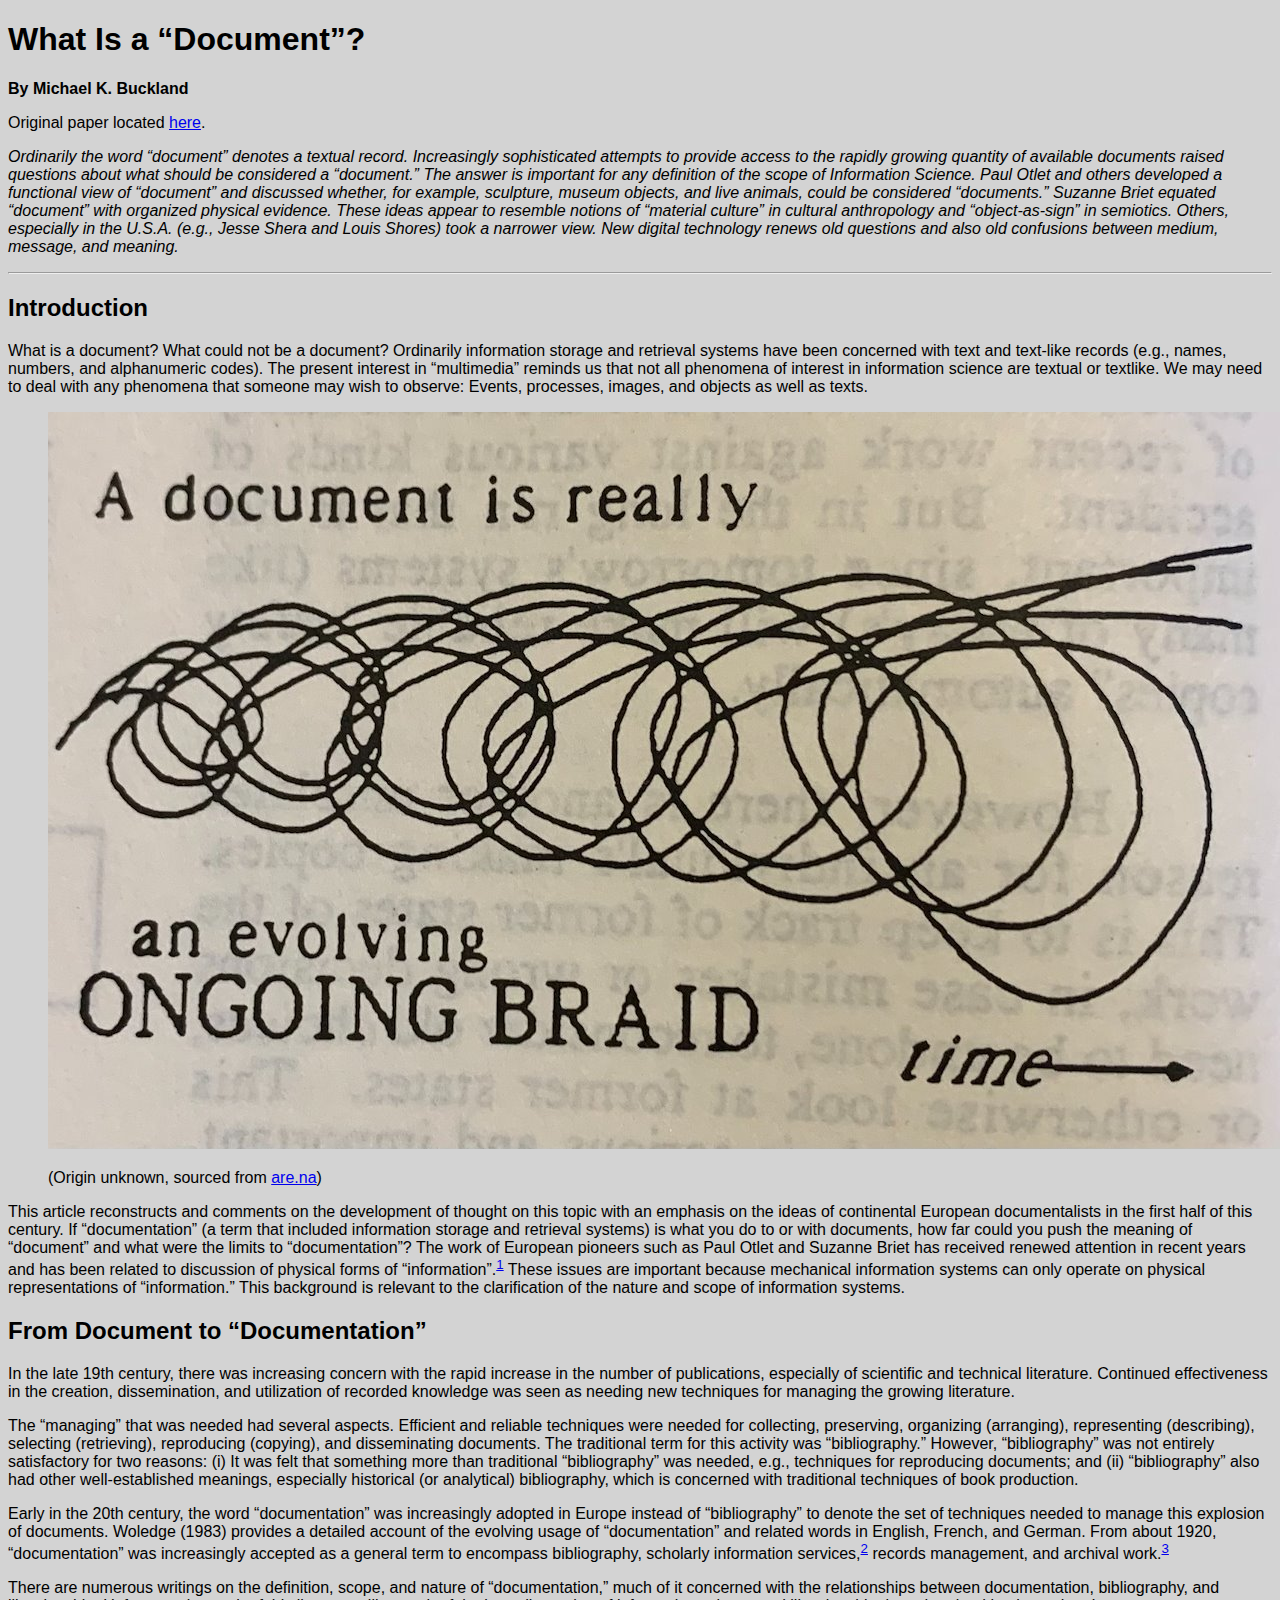
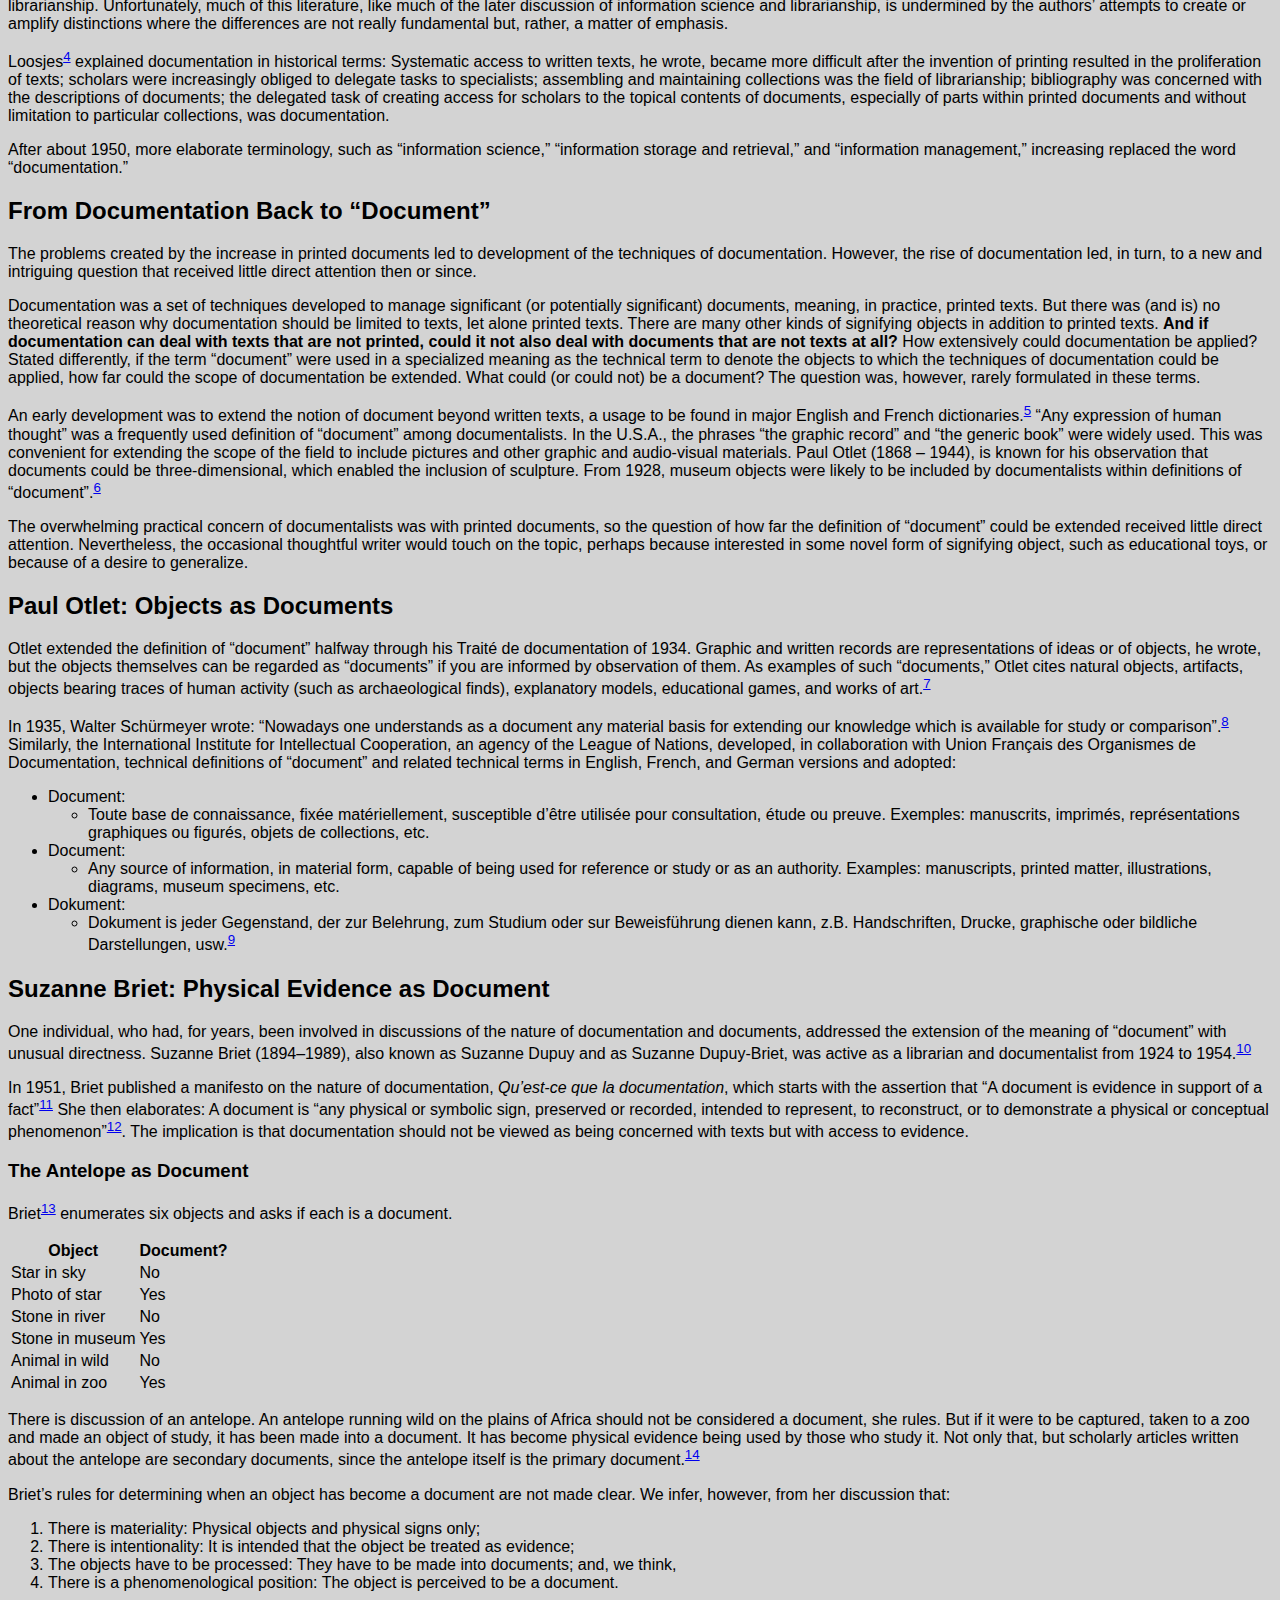
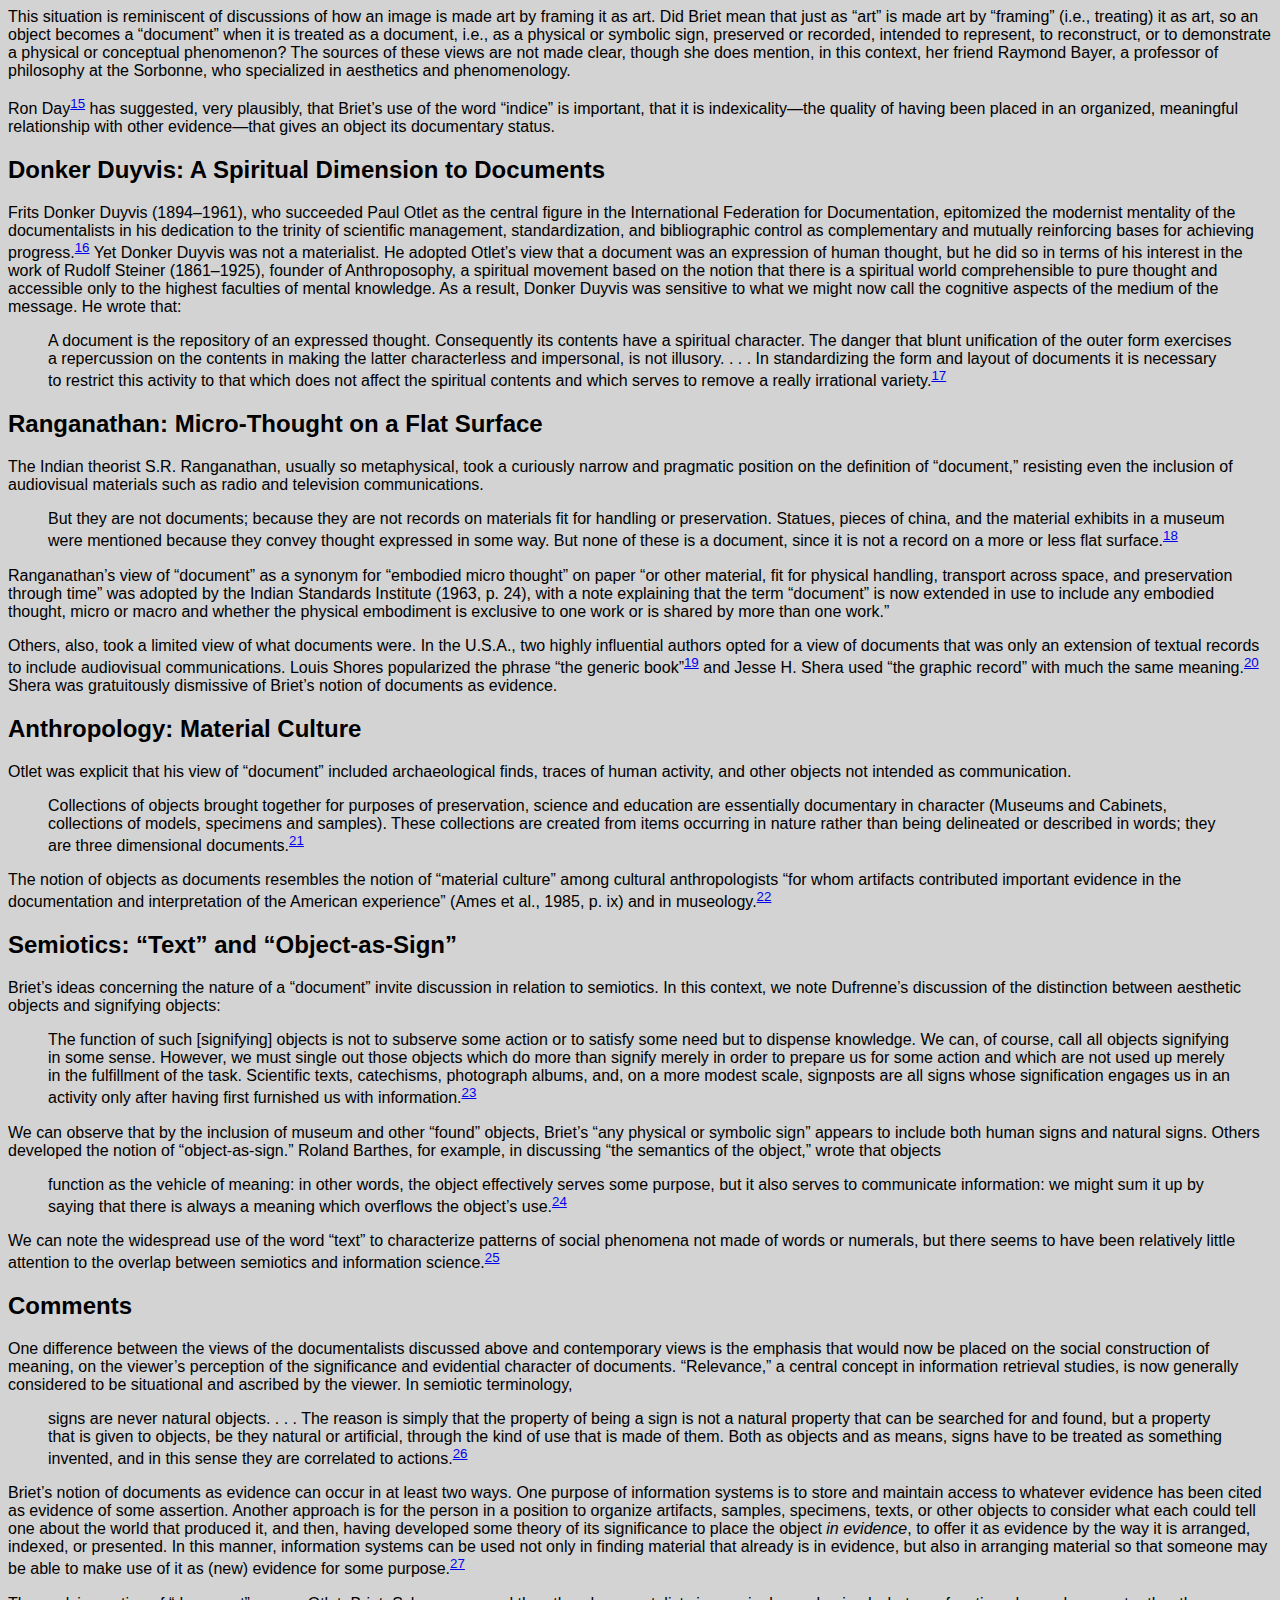
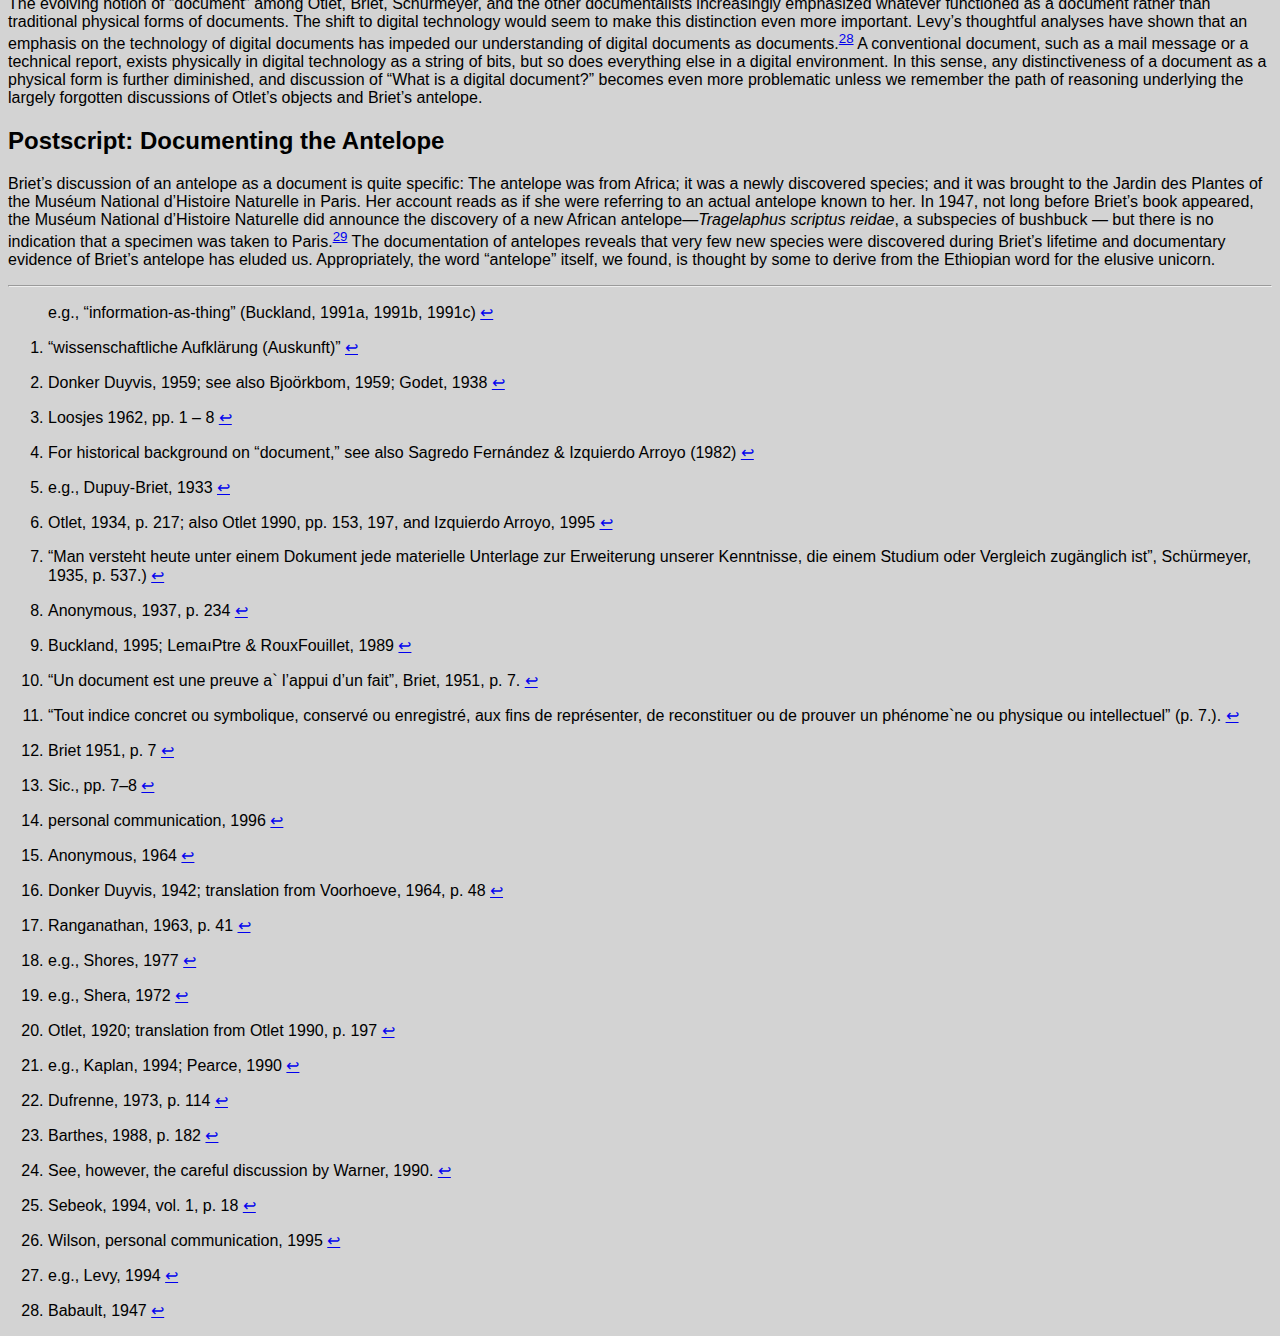
==== index.html @ 349ca71a "demo download" ====
<!DOCTYPE html>
<html lang="en-US">
<head>
  <meta charset="UTF-8">
  <title>A Document Demo</title>
  <link rel="stylesheet" href="style.css">
</head>
<body>
  <h1>What Is a “Document”?</h1>
  <p><strong>By Michael K. Buckland</strong></p>
  <p>Original paper located <a href="https://asistdl.onlinelibrary.wiley.com/doi/10.1002/%28SICI%291097-4571%28199709%2948%3A9%3C804%3A%3AAID-ASI5%3E3.0.CO%3B2-V">here</a>.</p>

  <p><em>Ordinarily the word “document” denotes a textual record. Increasingly sophisticated attempts to provide access to the rapidly growing quantity of available documents raised questions about what should be considered a “document.” The answer is important for any definition of the scope of Information Science. Paul Otlet and others developed a functional view of “document” and discussed whether, for example, sculpture, museum objects, and live animals, could be considered “documents.” Suzanne Briet equated “document” with organized physical evidence. These ideas appear to resemble notions of “material culture” in cultural anthropology and “object-as-sign” in semiotics. Others, especially in the U.S.A. (e.g., Jesse Shera and Louis Shores) took a narrower view. New digital technology renews old questions and also old confusions between medium, message, and meaning.</em></p>

  <hr>

  <h2>Introduction</h2>

  <p>What is a document? What could not be a document? Ordinarily information storage and retrieval systems have been concerned with text and text-like records (e.g., names, numbers, and alphanumeric codes). The present interest in “multimedia” reminds us that not all phenomena of interest in information science are textual or textlike. We may need to deal with any phenomena that someone may wish to observe: Events, processes, images, and objects as well as texts.</p>

  <figure>
    <img src="braid.jpg">
    <figcaption>
      <p>(Origin unknown, sourced from <a href="https://www.are.na/block/13133101">are.na</a>)</p>
    </figcaption>
  </figure>

  <p>This article reconstructs and comments on the development of thought on this topic with an emphasis on the ideas of continental European documentalists in the first half of this century. If “documentation” (a term that included information storage and retrieval systems) is what you do to or with documents, how far could you push the meaning of “document” and what were the limits to “documentation”? The work of European pioneers such as Paul Otlet and Suzanne Briet has received renewed attention in recent years and has been related to discussion of physical forms of “information”.<sup id="fnref:1"><a href="#fn:1" class="footnote-ref" role="doc-noteref">1</a></sup> These issues are important because mechanical information systems can only operate on physical representations of “information.” This background is relevant to the clarification of the nature and scope of information systems.</p>

  <h2>From Document to “Documentation”</h2>

  <p>In the late 19th century, there was increasing concern with the rapid increase in the number of publications, especially of scientific and technical literature. Continued effectiveness in the creation, dissemination, and utilization of recorded knowledge was seen as needing new techniques for managing the growing literature.</p>

  <p>The “managing” that was needed had several aspects. Efficient and reliable techniques were needed for collecting, preserving, organizing (arranging), representing (describing), selecting (retrieving), reproducing (copying), and disseminating documents. The traditional term for this activity was “bibliography.” However, “bibliography” was not entirely satisfactory for two reasons: (i) It was felt that something more than traditional “bibliography” was needed, e.g., techniques for reproducing documents; and (ii) “bibliography” also had other well-established meanings, especially historical (or analytical) bibliography, which is concerned with traditional techniques of book production.</p>

  <p>Early in the 20th century, the word “documentation” was increasingly adopted in Europe instead of “bibliography” to denote the set of techniques needed to manage this explosion of documents. Woledge (1983) provides a detailed account of the evolving usage of “documentation” and related words in English, French, and German. From about 1920, “documentation” was increasingly accepted as a general term to encompass bibliography, scholarly information services,<sup id="fnref:2"><a href="#fn:2" class="footnote-ref" role="doc-noteref">2</a></sup> records management, and archival work.<sup id="fnref:3"><a href="#fn:3" class="footnote-ref" role="doc-noteref">3</a></sup></p>

  <p>There are numerous writings on the definition, scope, and nature of “documentation,” much of it concerned with the relationships between documentation, bibliography, and librarianship. Unfortunately, much of this literature, like much of the later discussion of information science and librarianship, is undermined by the authors’ attempts to create or amplify distinctions where the differences are not really fundamental but, rather, a matter of emphasis.</p>

  <p>Loosjes<sup id="fnref:4"><a href="#fn:4" class="footnote-ref" role="doc-noteref">4</a></sup> explained documentation in historical terms: Systematic access to written texts, he wrote, became more difficult after the invention of printing resulted in the proliferation of texts; scholars were increasingly obliged to delegate tasks to specialists; assembling and maintaining collections was the field of librarianship; bibliography was concerned with the descriptions of documents; the delegated task of creating access for scholars to the topical contents of documents, especially of parts within printed documents and without limitation to particular collections, was documentation.</p>

  <p>After about 1950, more elaborate terminology, such as “information science,” “information storage and retrieval,” and “information management,” increasing replaced the word “documentation.”</p>

  <h2>From Documentation Back to “Document”</h2>

  <p>The problems created by the increase in printed documents led to development of the techniques of documentation. However, the rise of documentation led, in turn, to a new and intriguing question that received little direct attention then or since.</p>

  <p>Documentation was a set of techniques developed to manage significant (or potentially significant) documents, meaning, in practice, printed texts. But there was (and is) no theoretical reason why documentation should be limited to texts, let alone printed texts. There are many other kinds of signifying objects in addition to printed texts. <strong>And if documentation can deal with texts that are not printed, could it not also deal with documents that are not texts at all?</strong> How extensively could documentation be applied? Stated differently, if the term “document” were used in a specialized meaning as the technical term to denote the objects to which the techniques of documentation could be applied, how far could the scope of documentation be extended. What could (or could not) be a document? The question was, however, rarely formulated in these terms.</p>

  <p>An early development was to extend the notion of document beyond written texts, a usage to be found in major English and French dictionaries.<sup id="fnref:5"><a href="#fn:5" class="footnote-ref" role="doc-noteref">5</a></sup> “Any expression of human thought” was a frequently used definition of “document” among documentalists. In the U.S.A., the phrases “the graphic record” and “the generic book” were widely used. This was convenient for extending the scope of the field to include pictures and other graphic and audio-visual materials. Paul Otlet (1868 – 1944), is known for his observation that documents could be three-dimensional, which enabled the inclusion of sculpture. From 1928, museum objects were likely to be included by documentalists within definitions of “document”.<sup id="fnref:6"><a href="#fn:6" class="footnote-ref" role="doc-noteref">6</a></sup></p>

  <p>The overwhelming practical concern of documentalists was with printed documents, so the question of how far the definition of “document” could be extended received little direct attention. Nevertheless, the occasional thoughtful writer would touch on the topic, perhaps because interested in some novel form of signifying object, such as educational toys, or because of a desire to generalize.</p>

  <h2>Paul Otlet: Objects as Documents</h2>

  <p>Otlet extended the definition of “document” halfway through his Traité de documentation of 1934. Graphic and written records are representations of ideas or of objects, he wrote, but the objects themselves can be regarded as “documents” if you are informed by observation of them. As examples of such “documents,” Otlet cites natural objects, artifacts, objects bearing traces of human activity (such as archaeological finds), explanatory models, educational games, and works of art.<sup id="fnref:7"><a href="#fn:7" class="footnote-ref" role="doc-noteref">7</a></sup></p>

  <p>In 1935, Walter Schürmeyer wrote: “Nowadays one understands as a document any material basis for extending our knowledge which is available for study or comparison”.<sup id="fnref:8"><a href="#fn:8" class="footnote-ref" role="doc-noteref">8</a></sup> Similarly, the International Institute for Intellectual Cooperation, an agency of the League of Nations, developed, in collaboration with Union Français des Organismes de Documentation, technical definitions of “document” and related technical terms in English, French, and German versions and adopted:</p>

  <ul>
    <li>Document:
      <ul>
        <li>Toute base de connaissance, fixée matériellement, susceptible d’être utilisée pour consultation, étude ou preuve. Exemples: manuscrits, imprimés, représentations graphiques ou figurés, objets de collections, etc.</li>
      </ul>
    </li>
    <li>Document:
      <ul>
        <li>Any source of information, in material form, capable of being used for reference or study or as an authority. Examples: manuscripts, printed matter, illustrations, diagrams, museum specimens, etc.</li>
      </ul>
    </li>
    <li>Dokument:
      <ul>
        <li>Dokument is jeder Gegenstand, der zur Belehrung, zum Studium oder sur Beweisführung dienen kann, z.B. Handschriften, Drucke, graphische oder bildliche Darstellungen, usw.<sup id="fnref:9"><a href="#fn:9" class="footnote-ref" role="doc-noteref">9</a></sup></li>
      </ul>
    </li>
  </ul>

  <h2>Suzanne Briet: Physical Evidence as Document</h2>

  <p>One individual, who had, for years, been involved in discussions of the nature of documentation and documents, addressed the extension of the meaning of “document” with unusual directness. Suzanne Briet (1894–1989), also known as Suzanne Dupuy and as Suzanne Dupuy-Briet, was active as a librarian and documentalist from 1924 to 1954.<sup id="fnref:10"><a href="#fn:10" class="footnote-ref" role="doc-noteref">10</a></sup></p>

  <p>In 1951, Briet published a manifesto on the nature of documentation, <em>Qu’est-ce que la documentation</em>, which starts with the assertion that “A document is evidence in support of a fact”<sup id="fnref:11"><a href="#fn:11" class="footnote-ref" role="doc-noteref">11</a></sup> She then elaborates: A document is “any physical or symbolic sign, preserved or recorded, intended to represent, to reconstruct, or to demonstrate a physical or conceptual phenomenon”<sup id="fnref:12"><a href="#fn:12" class="footnote-ref" role="doc-noteref">12</a></sup>. The implication is that documentation should not be viewed as being concerned with texts but with access to evidence.</p>

  <h3>The Antelope as Document</h3>

  <p>Briet<sup id="fnref:13"><a href="#fn:13" class="footnote-ref" role="doc-noteref">13</a></sup> enumerates six objects and asks if each is a document.</p>

  <table>
    <thead>
      <tr>
        <th>Object</th>
        <th>Document?</th>
      </tr>
    </thead>
    <tbody>
      <tr>
        <td>Star in sky</td>
        <td>No</td>
      </tr>
      <tr>
        <td>Photo of star</td>
        <td>Yes</td>
      </tr>
      <tr>
        <td>Stone in river</td>
        <td>No</td>
      </tr>
      <tr>
        <td>Stone in museum</td>
        <td>Yes</td>
      </tr>
      <tr>
        <td>Animal in wild</td>
        <td>No</td>
      </tr>
      <tr>
        <td>Animal in zoo</td>
        <td>Yes</td>
      </tr>
    </tbody>
  </table>

  <p>There is discussion of an antelope. An antelope running wild on the plains of Africa should not be considered a document, she rules. But if it were to be captured, taken to a zoo and made an object of study, it has been made into a document. It has become physical evidence being used by those who study it. Not only that, but scholarly articles written about the antelope are secondary documents, since the antelope itself is the primary document.<sup id="fnref:14"><a href="#fn:14" class="footnote-ref" role="doc-noteref">14</a></sup></p>

  <p>Briet’s rules for determining when an object has become a document are not made clear. We infer, however, from her discussion that:</p>

  <ol>
    <li>There is materiality: Physical objects and physical signs only;</li>
    <li>There is intentionality: It is intended that the object be treated as evidence;</li>
    <li>The objects have to be processed: They have to be made into documents; and, we think,</li>
    <li>There is a phenomenological position: The object is perceived to be a document.</li>
  </ol>

  <p>This situation is reminiscent of discussions of how an image is made art by framing it as art. Did Briet mean that just as “art” is made art by “framing” (i.e., treating) it as art, so an object becomes a “document” when it is treated as a document, i.e., as a physical or symbolic sign, preserved or recorded, intended to represent, to reconstruct, or to demonstrate a physical or conceptual phenomenon? The sources of these views are not made clear, though she does mention, in this context, her friend Raymond Bayer, a professor of philosophy at the Sorbonne, who specialized in aesthetics and phenomenology.</p>

  <p>Ron Day<sup id="fnref:15"><a href="#fn:15" class="footnote-ref" role="doc-noteref">15</a></sup> has suggested, very plausibly, that Briet’s use of the word “indice” is important, that it is indexicality—the quality of having been placed in an organized, meaningful relationship with other evidence—that gives an object its documentary status.</p>

  <h2>Donker Duyvis: A Spiritual Dimension to Documents</h2>

  <p>Frits Donker Duyvis (1894–1961), who succeeded Paul Otlet as the central figure in the International Federation for Documentation, epitomized the modernist mentality of the documentalists in his dedication to the trinity of scientific management, standardization, and bibliographic control as complementary and mutually reinforcing bases for achieving progress.<sup id="fnref:16"><a href="#fn:16" class="footnote-ref" role="doc-noteref">16</a></sup> Yet Donker Duyvis was not a materialist. He adopted Otlet’s view that a document was an expression of human thought, but he did so in terms of his interest in the work of Rudolf Steiner (1861–1925), founder of Anthroposophy, a spiritual movement based on the notion that there is a spiritual world comprehensible to pure thought and accessible only to the highest faculties of mental knowledge. As a result, Donker Duyvis was sensitive to what we might now call the cognitive aspects of the medium of the message. He wrote that:</p>

  <blockquote>
    <p>A document is the repository of an expressed thought. Consequently its contents have a spiritual character. The danger that blunt unification of the outer form exercises a repercussion on the contents in making the latter characterless and impersonal, is not illusory. . . . In standardizing the form and layout of documents it is necessary to restrict this activity to that which does not affect the spiritual contents and which serves to remove a really irrational variety.<sup id="fnref:17"><a href="#fn:17" class="footnote-ref" role="doc-noteref">17</a></sup></p>
  </blockquote>

  <h2>Ranganathan: Micro-Thought on a Flat Surface</h2>

  <p>The Indian theorist S.R. Ranganathan, usually so metaphysical, took a curiously narrow and pragmatic position on the definition of “document,” resisting even the inclusion of audiovisual materials such as radio and television communications.</p>

  <blockquote>
    <p>But they are not documents; because they are not records on materials fit for handling or preservation. Statues, pieces of china, and the material exhibits in a museum were mentioned because they convey thought expressed in some way. But none of these is a document, since it is not a record on a more or less flat surface.<sup id="fnref:18"><a href="#fn:18" class="footnote-ref" role="doc-noteref">18</a></sup></p>
  </blockquote>

  <p>Ranganathan’s view of “document” as a synonym for “embodied micro thought” on paper “or other material, fit for physical handling, transport across space, and preservation through time” was adopted by the Indian Standards Institute (1963, p. 24), with a note explaining that the term “document” is now extended in use to include any embodied thought, micro or macro and whether the physical embodiment is exclusive to one work or is shared by more than one work.”</p>

  <p>Others, also, took a limited view of what documents were. In the U.S.A., two highly influential authors opted for a view of documents that was only an extension of textual records to include audiovisual communications. Louis Shores popularized the phrase “the generic book”<sup id="fnref:19"><a href="#fn:19" class="footnote-ref" role="doc-noteref">19</a></sup> and Jesse H. Shera used “the graphic record” with much the same meaning.<sup id="fnref:20"><a href="#fn:20" class="footnote-ref" role="doc-noteref">20</a></sup> Shera was gratuitously dismissive of Briet’s notion of documents as evidence.</p>

  <h2>Anthropology: Material Culture</h2>

  <p>Otlet was explicit that his view of “document” included archaeological finds, traces of human activity, and other objects not intended as communication.</p>

  <blockquote>
    <p>Collections of objects brought together for purposes of preservation, science and education are essentially documentary in character (Museums and Cabinets, collections of models, specimens and samples). These collections are created from items occurring in nature rather than being delineated or described in words; they are three dimensional documents.<sup id="fnref:21"><a href="#fn:21" class="footnote-ref" role="doc-noteref">21</a></sup></p>
  </blockquote>

  <p>The notion of objects as documents resembles the notion of “material culture” among cultural anthropologists “for whom artifacts contributed important evidence in the documentation and interpretation of the American experience” (Ames et al., 1985, p. ix) and in museology.<sup id="fnref:22"><a href="#fn:22" class="footnote-ref" role="doc-noteref">22</a></sup></p>

  <h2>Semiotics: “Text” and “Object-as-Sign”</h2>

  <p>Briet’s ideas concerning the nature of a “document” invite discussion in relation to semiotics. In this context, we note Dufrenne’s discussion of the distinction between aesthetic objects and signifying objects:</p>

  <blockquote>
    <p>The function of such [signifying] objects is not to subserve some action or to satisfy some need but to dispense knowledge. We can, of course, call all objects signifying in some sense. However, we must single out those objects which do more than signify merely in order to prepare us for some action and which are not used up merely in the fulfillment of the task. Scientific texts, catechisms, photograph albums, and, on a more modest scale, signposts are all signs whose signification engages us in an activity only after having first furnished us with information.<sup id="fnref:23"><a href="#fn:23" class="footnote-ref" role="doc-noteref">23</a></sup></p>
  </blockquote>

  <p>We can observe that by the inclusion of museum and other “found” objects, Briet’s “any physical or symbolic sign” appears to include both human signs and natural signs. Others developed the notion of “object-as-sign.” Roland Barthes, for example, in discussing “the semantics of the object,” wrote that objects</p>

  <blockquote>
    <p>function as the vehicle of meaning: in other words, the object effectively serves some purpose, but it also serves to communicate information: we might sum it up by saying that there is always a meaning which overflows the object’s use.<sup id="fnref:24"><a href="#fn:24" class="footnote-ref" role="doc-noteref">24</a></sup></p>
  </blockquote>

  <p>We can note the widespread use of the word “text” to characterize patterns of social phenomena not made of words or numerals, but there seems to have been relatively little attention to the overlap between semiotics and information science.<sup id="fnref:25"><a href="#fn:25" class="footnote-ref" role="doc-noteref">25</a></sup></p>

  <h2>Comments</h2>

  <p>One difference between the views of the documentalists discussed above and contemporary views is the emphasis that would now be placed on the social construction of meaning, on the viewer’s perception of the significance and evidential character of documents. “Relevance,” a central concept in information retrieval studies, is now generally considered to be situational and ascribed by the viewer. In semiotic terminology,</p>

  <blockquote>
    <p>signs are never natural objects. . . . The reason is simply that the property of being a sign is not a natural property that can be searched for and found, but a property that is given to objects, be they natural or artificial, through the kind of use that is made of them. Both as objects and as means, signs have to be treated as something invented, and in this sense they are correlated to actions.<sup id="fnref:26"><a href="#fn:26" class="footnote-ref" role="doc-noteref">26</a></sup></p>
  </blockquote>

  <p>Briet’s notion of documents as evidence can occur in at least two ways. One purpose of information systems is to store and maintain access to whatever evidence has been cited as evidence of some assertion. Another approach is for the person in a position to organize artifacts, samples, specimens, texts, or other objects to consider what each could tell one about the world that produced it, and then, having developed some theory of its significance to place the object <em>in evidence</em>, to offer it as evidence by the way it is arranged, indexed, or presented. In this manner, information systems can be used not only in finding material that already is in evidence, but also in arranging material so that someone may be able to make use of it as (new) evidence for some purpose.<sup id="fnref:27"><a href="#fn:27" class="footnote-ref" role="doc-noteref">27</a></sup></p>

  <p>The evolving notion of “document” among Otlet, Briet, Schurmeyer, and the other documentalists increasingly emphasized whatever functioned as a document rather than traditional physical forms of documents. The shift to digital technology would seem to make this distinction even more important. Levy’s thoughtful analyses have shown that an emphasis on the technology of digital documents has impeded our understanding of digital documents as documents.<sup id="fnref:28"><a href="#fn:28" class="footnote-ref" role="doc-noteref">28</a></sup> A conventional document, such as a mail message or a technical report, exists physically in digital technology as a string of bits, but so does everything else in a digital environment. In this sense, any distinctiveness of a document as a physical form is further diminished, and discussion of “What is a digital document?” becomes even more problematic unless we remember the path of reasoning underlying the largely forgotten discussions of Otlet’s objects and Briet’s antelope.</p>

  <h2>Postscript: Documenting the Antelope</h2>

  <p>Briet’s discussion of an antelope as a document is quite specific: The antelope was from Africa; it was a newly discovered species; and it was brought to the Jardin des Plantes of the Muséum National d’Histoire Naturelle in Paris. Her account reads as if she were referring to an actual antelope known to her. In 1947, not long before Briet’s book appeared, the Muséum National d’Histoire Naturelle did announce the discovery of a new African antelope—<em>Tragelaphus scriptus reidae</em>, a subspecies of bushbuck — but there is no indication that a specimen was taken to Paris.<sup id="fnref:29"><a href="#fn:29" class="footnote-ref" role="doc-noteref">29</a></sup> The documentation of antelopes reveals that very few new species were discovered during Briet’s lifetime and documentary evidence of Briet’s antelope has eluded us. Appropriately, the word “antelope” itself, we found, is thought by some to derive from the Ethiopian word for the elusive unicorn.</p>

  <div class="footnotes" role="doc-endnotes">
  <hr/>
    <ol
      <li id="fn:1" role="doc-endnote">
        <p>e.g., “information-as-thing” (Buckland, 1991a, 1991b, 1991c)&#160;<a href="#fnref:1" class="footnote-backref" role="doc-backlink">&#8617;&#xFE0E;</a></p>
      </li>
      <li id="fn:2" role="doc-endnote">
        <p>“wissenschaftliche Aufklärung (Auskunft)”&#160;<a href="#fnref:2" class="footnote-backref" role="doc-backlink">&#8617;&#xFE0E;</a></p>
      </li>
      <li id="fn:3" role="doc-endnote">
        <p>Donker Duyvis, 1959; see also Bjoörkbom, 1959; Godet, 1938&#160;<a href="#fnref:3" class="footnote-backref" role="doc-backlink">&#8617;&#xFE0E;</a></p>
      </li>
      <li id="fn:4" role="doc-endnote">
        <p>Loosjes 1962, pp. 1 – 8&#160;<a href="#fnref:4" class="footnote-backref" role="doc-backlink">&#8617;&#xFE0E;</a></p>
      </li>
      <li id="fn:5" role="doc-endnote">
        <p>For historical background on “document,” see also Sagredo Fernández &amp; Izquierdo Arroyo (1982)&#160;<a href="#fnref:5" class="footnote-backref" role="doc-backlink">&#8617;&#xFE0E;</a></p>
      </li>
      <li id="fn:6" role="doc-endnote">
        <p>e.g., Dupuy-Briet, 1933&#160;<a href="#fnref:6" class="footnote-backref" role="doc-backlink">&#8617;&#xFE0E;</a></p>
      </li>
      <li id="fn:7" role="doc-endnote">
        <p>Otlet, 1934, p. 217; also Otlet 1990, pp. 153, 197, and Izquierdo Arroyo, 1995&#160;<a href="#fnref:7" class="footnote-backref" role="doc-backlink">&#8617;&#xFE0E;</a></p>
      </li>
      <li id="fn:8" role="doc-endnote">
        <p>“Man versteht heute unter einem Dokument jede materielle Unterlage zur Erweiterung unserer Kenntnisse, die einem Studium oder Vergleich zugänglich ist”, Schürmeyer, 1935, p. 537.)&#160;<a href="#fnref:8" class="footnote-backref" role="doc-backlink">&#8617;&#xFE0E;</a></p>
      </li>
      <li id="fn:9" role="doc-endnote">
        <p>Anonymous, 1937, p. 234&#160;<a href="#fnref:9" class="footnote-backref" role="doc-backlink">&#8617;&#xFE0E;</a></p>
      </li>
      <li id="fn:10" role="doc-endnote">
        <p>Buckland, 1995; LemaıPtre &amp; RouxFouillet, 1989&#160;<a href="#fnref:10" class="footnote-backref" role="doc-backlink">&#8617;&#xFE0E;</a></p>
      </li>
      <li id="fn:11" role="doc-endnote">
        <p>“Un document est une preuve a&#96; l’appui d’un fait”, Briet, 1951, p. 7.&#160;<a href="#fnref:11" class="footnote-backref" role="doc-backlink">&#8617;&#xFE0E;</a></p>
      </li>
      <li id="fn:12" role="doc-endnote">
        <p>“Tout indice concret ou symbolique, conservé ou enregistré, aux fins de représenter, de reconstituer ou de prouver un phénome&#96;ne ou physique ou intellectuel” (p. 7.).&#160;<a href="#fnref:12" class="footnote-backref" role="doc-backlink">&#8617;&#xFE0E;</a></p>
      </li>
      <li id="fn:13" role="doc-endnote">
        <p>Briet 1951, p. 7&#160;<a href="#fnref:13" class="footnote-backref" role="doc-backlink">&#8617;&#xFE0E;</a></p>
      </li>
      <li id="fn:14" role="doc-endnote">
        <p>Sic., pp. 7–8&#160;<a href="#fnref:14" class="footnote-backref" role="doc-backlink">&#8617;&#xFE0E;</a></p>
      </li>
      <li id="fn:15" role="doc-endnote">
        <p>personal communication, 1996&#160;<a href="#fnref:15" class="footnote-backref" role="doc-backlink">&#8617;&#xFE0E;</a></p>
      </li>
      <li id="fn:16" role="doc-endnote">
        <p>Anonymous, 1964&#160;<a href="#fnref:16" class="footnote-backref" role="doc-backlink">&#8617;&#xFE0E;</a></p>
      </li>
      <li id="fn:17" role="doc-endnote">
        <p>Donker Duyvis, 1942; translation from Voorhoeve, 1964, p. 48&#160;<a href="#fnref:17" class="footnote-backref" role="doc-backlink">&#8617;&#xFE0E;</a></p>
      </li>
      <li id="fn:18" role="doc-endnote">
        <p>Ranganathan, 1963, p. 41&#160;<a href="#fnref:18" class="footnote-backref" role="doc-backlink">&#8617;&#xFE0E;</a></p>
      </li>
      <li id="fn:19" role="doc-endnote">
        <p>e.g., Shores, 1977&#160;<a href="#fnref:19" class="footnote-backref" role="doc-backlink">&#8617;&#xFE0E;</a></p>
      </li>
      <li id="fn:20" role="doc-endnote">
        <p>e.g., Shera, 1972&#160;<a href="#fnref:20" class="footnote-backref" role="doc-backlink">&#8617;&#xFE0E;</a></p>
      </li>
      <li id="fn:21" role="doc-endnote">
        <p>Otlet, 1920; translation from Otlet 1990, p. 197&#160;<a href="#fnref:21" class="footnote-backref" role="doc-backlink">&#8617;&#xFE0E;</a></p>
      </li>
      <li id="fn:22" role="doc-endnote">
        <p>e.g., Kaplan, 1994; Pearce, 1990&#160;<a href="#fnref:22" class="footnote-backref" role="doc-backlink">&#8617;&#xFE0E;</a></p>
      </li>
      <li id="fn:23" role="doc-endnote">
        <p>Dufrenne, 1973, p. 114&#160;<a href="#fnref:23" class="footnote-backref" role="doc-backlink">&#8617;&#xFE0E;</a></p>
      </li>
      <li id="fn:24" role="doc-endnote">
        <p>Barthes, 1988, p. 182&#160;<a href="#fnref:24" class="footnote-backref" role="doc-backlink">&#8617;&#xFE0E;</a></p>
      </li>
      <li id="fn:25" role="doc-endnote">
        <p>See, however, the careful discussion by Warner, 1990.&#160;<a href="#fnref:25" class="footnote-backref" role="doc-backlink">&#8617;&#xFE0E;</a></p>
      </li>
      <li id="fn:26" role="doc-endnote">
        <p>Sebeok, 1994, vol. 1, p. 18&#160;<a href="#fnref:26" class="footnote-backref" role="doc-backlink">&#8617;&#xFE0E;</a></p>
      </li>
      <li id="fn:27" role="doc-endnote">
        <p>Wilson, personal communication, 1995&#160;<a href="#fnref:27" class="footnote-backref" role="doc-backlink">&#8617;&#xFE0E;</a></p>
      </li>
      <li id="fn:28" role="doc-endnote">
        <p>e.g., Levy, 1994&#160;<a href="#fnref:28" class="footnote-backref" role="doc-backlink">&#8617;&#xFE0E;</a></p>
      </li>
 
      <li id="fn:29" role="doc-endnote">
        <p>Babault, 1947&#160;<a href="#fnref:29" class="footnote-backref" role="doc-backlink">&#8617;&#xFE0E;</a></p>
      </li>

    </ol>
  </div>

</body>
</html>
---- style.css ----
body {
  font-family: sans-serif;
  background: lightgray;
}

h2 {
  break-before: page;
}

@media print {
  body {
    background: white;
  }
}

@page {
  size: 5in 8in;
  margin-top: 0.25in;
  margin-bottom: 0.5in;
}
@page:left {
  margin-left: 0.25in;
  margin-right: 1in;
}
@page:right {
  margin-left: 1in;
  margin-right: 0.25in;
}
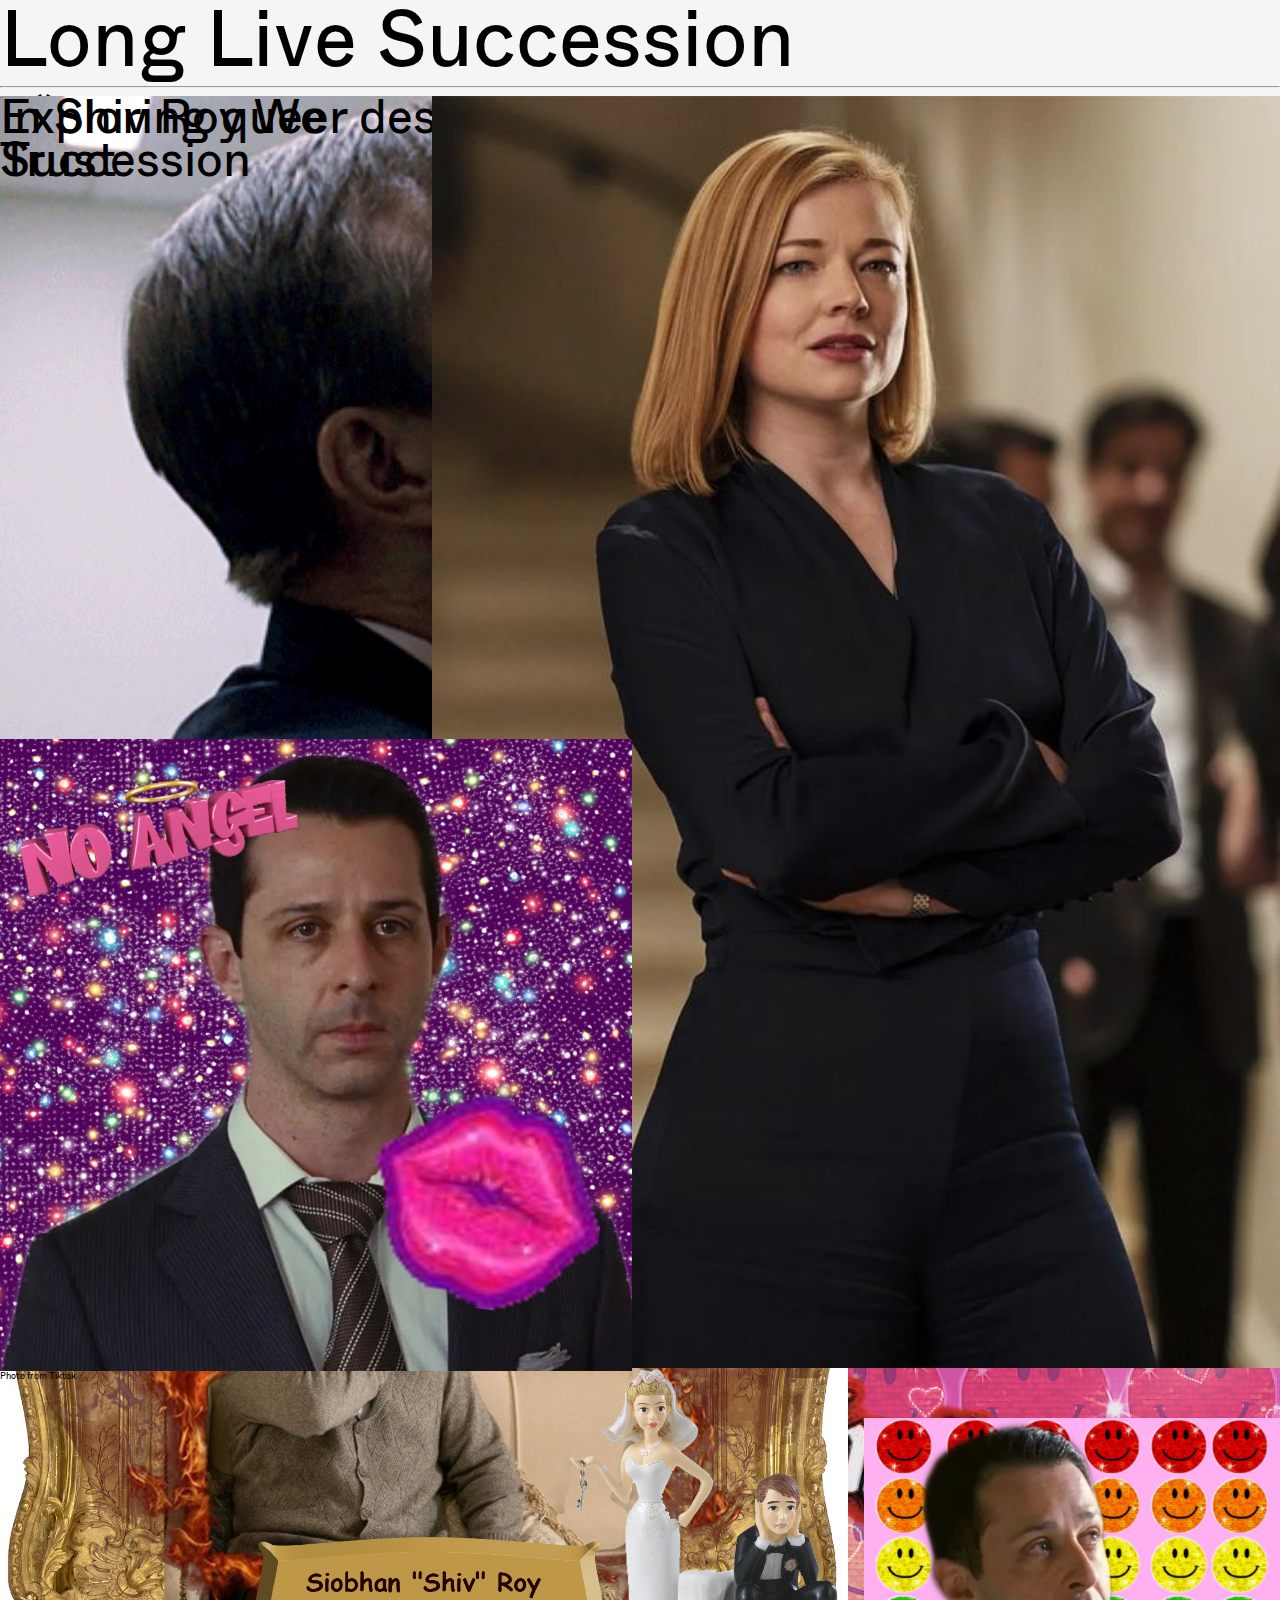
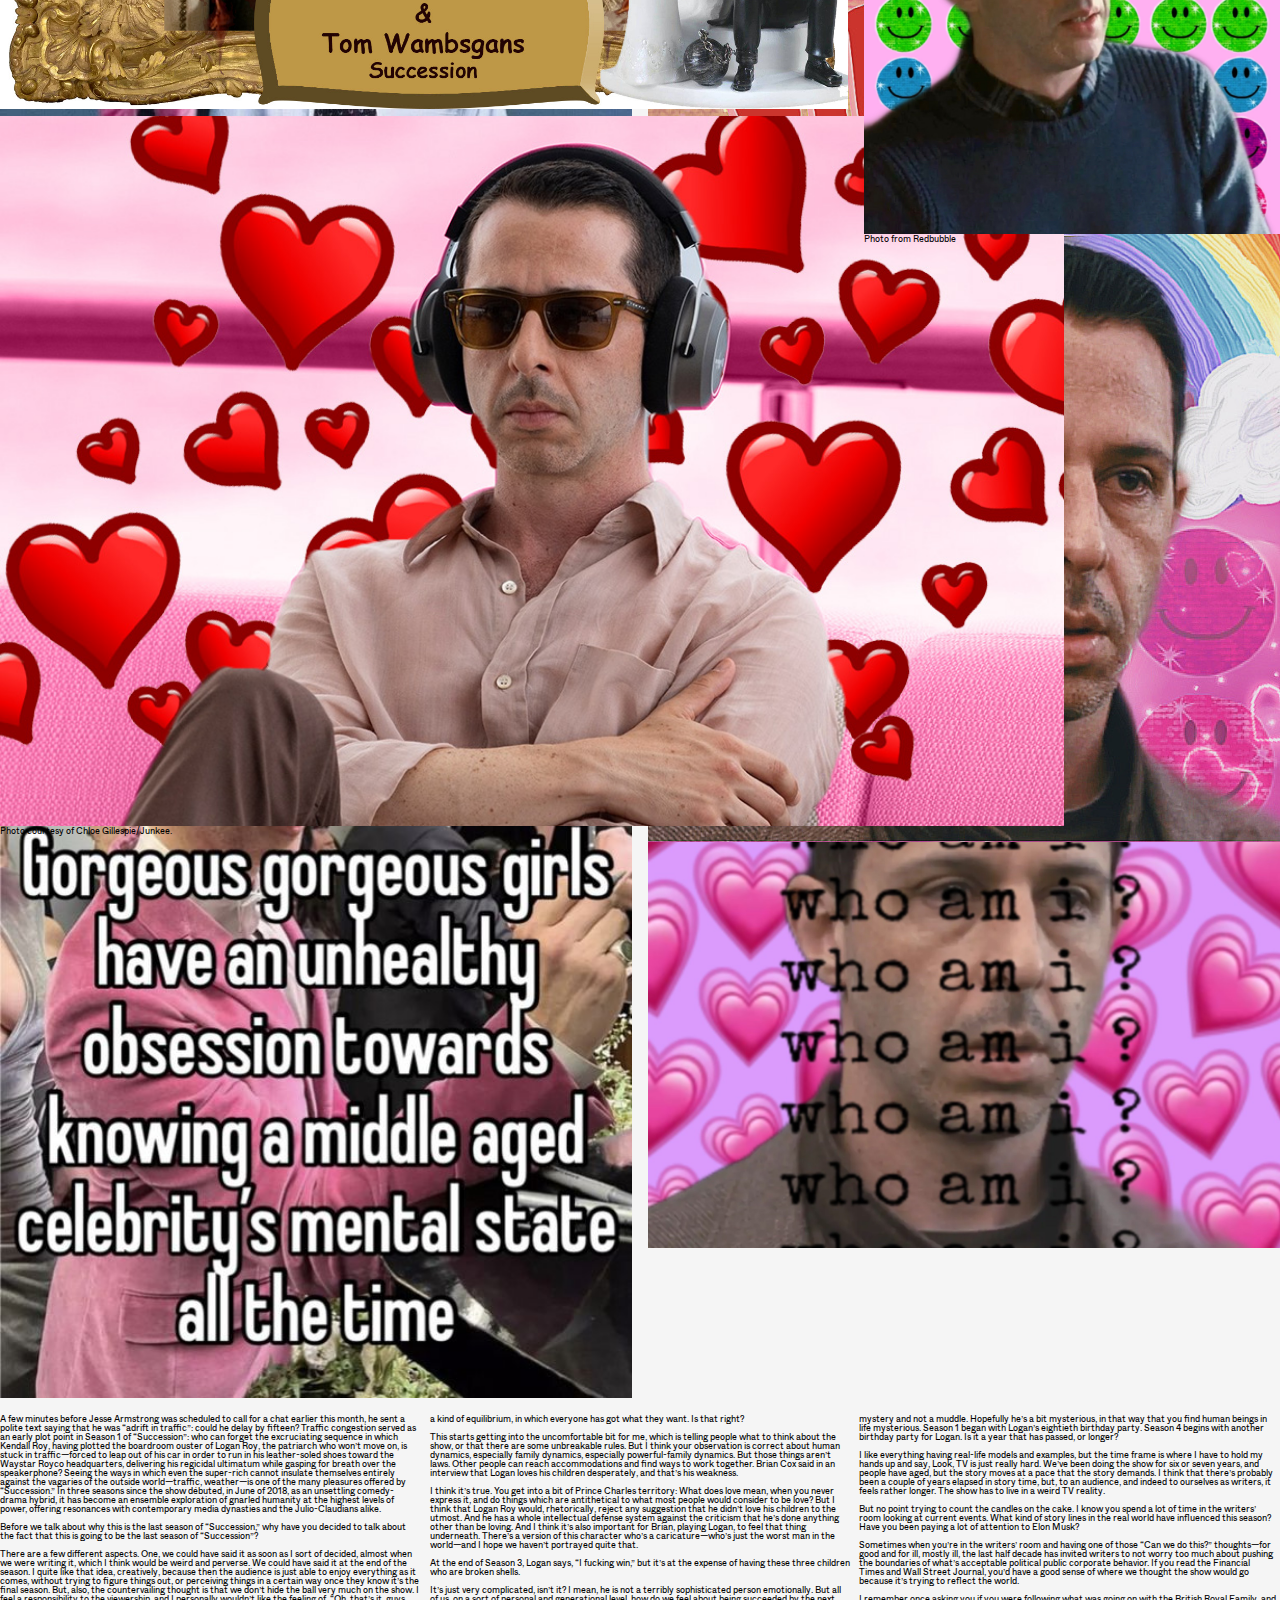
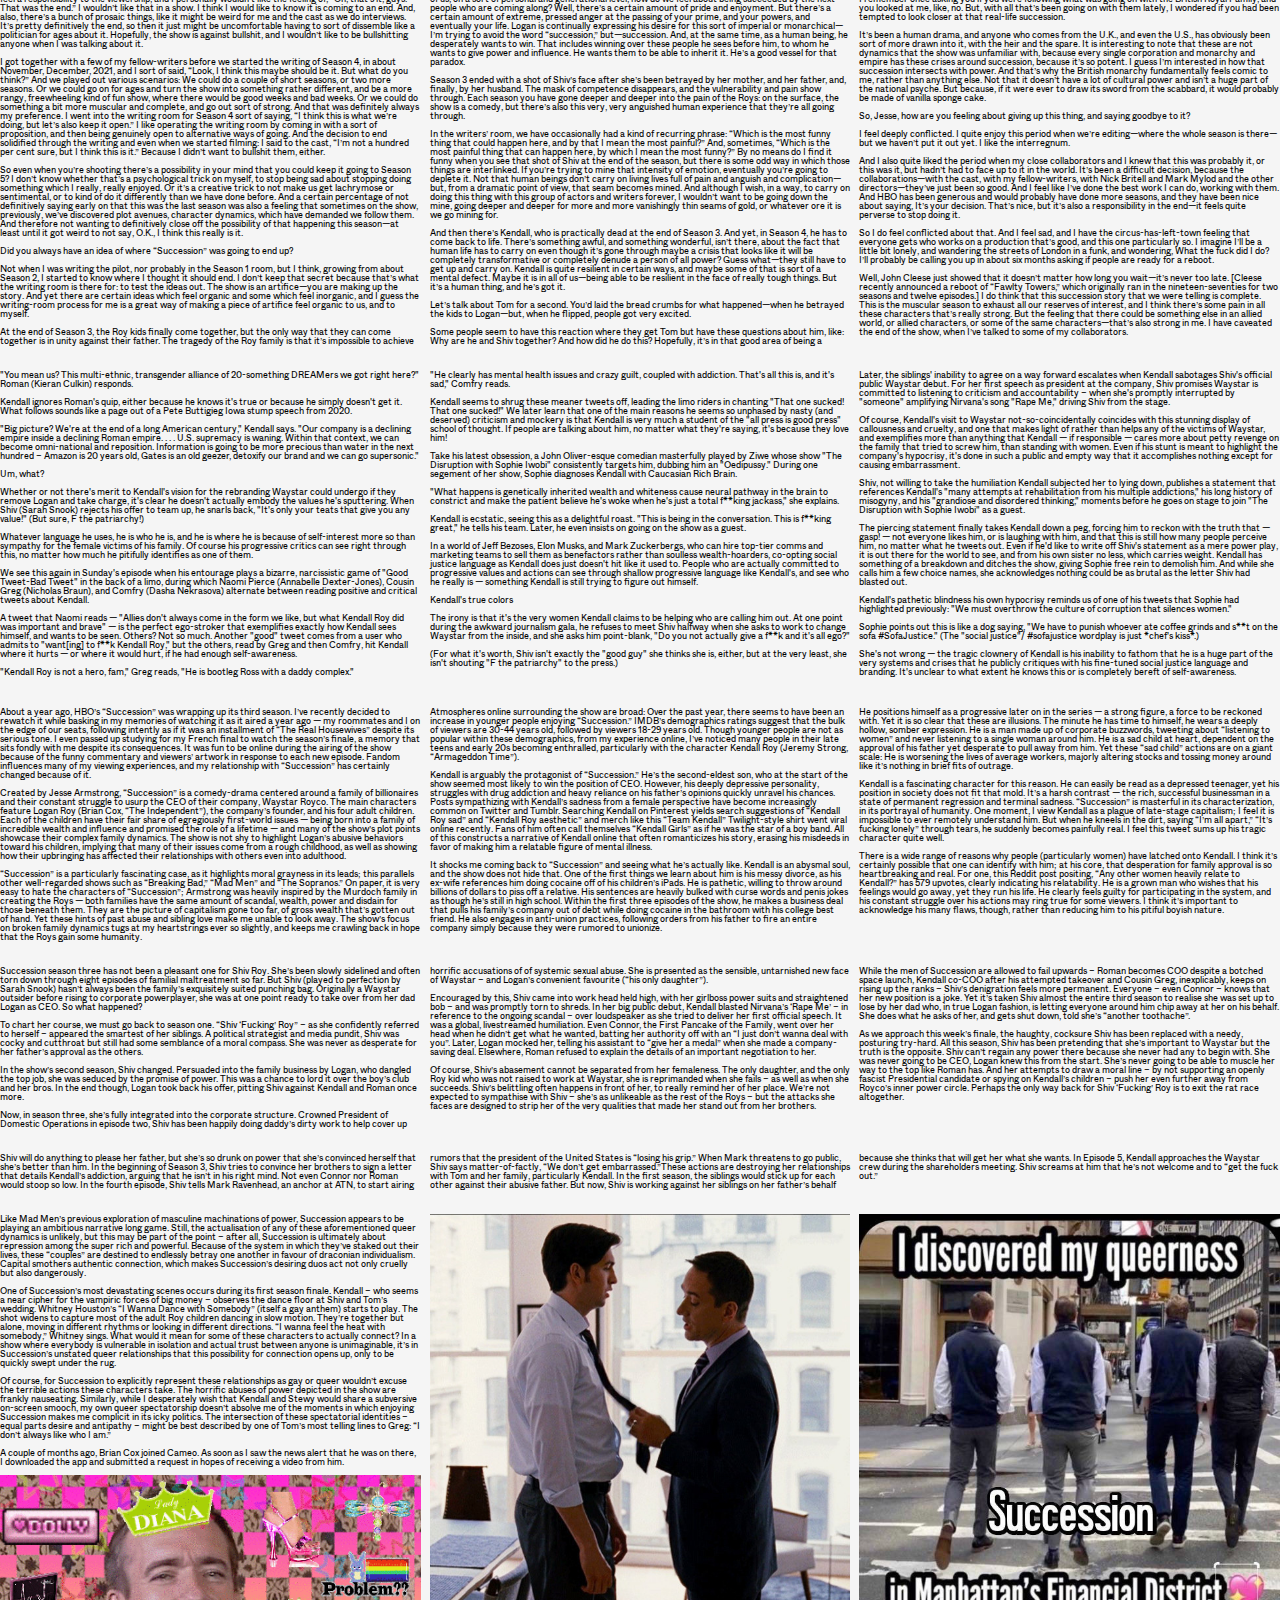
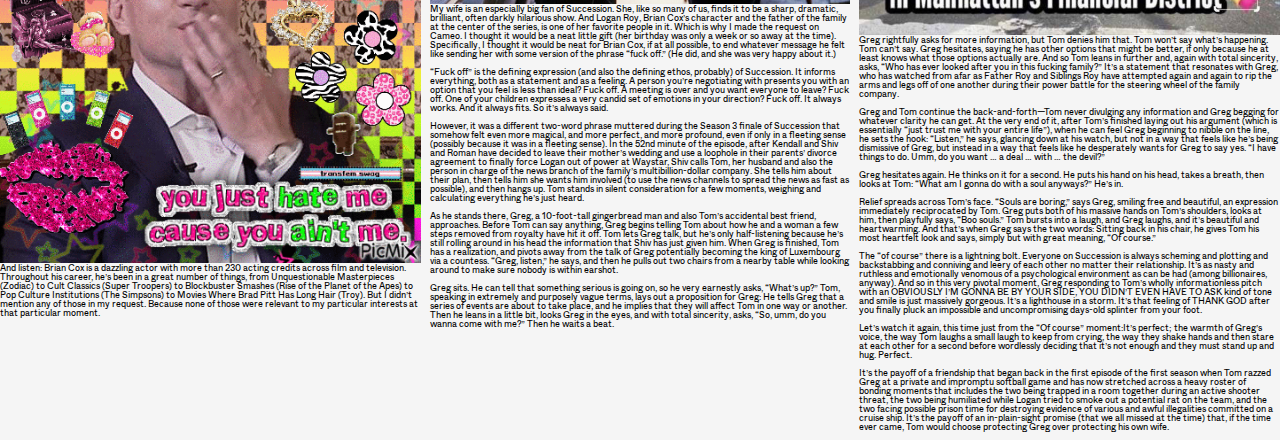
==== commit d72bdaa4: "update" ====
--- a/index.html
+++ b/index.html
@@ -4,293 +4,387 @@
   <meta charset="UTF-8">
   <title>A Document Demo</title>
   <link rel="stylesheet" href="style.css">
+  <link rel="stylesheet" href="interface.css">
 </head>
+<script src="https://unpkg.com/pagedjs/dist/paged.polyfill.js"></script>
 <body>
-  <h1>What Is a “Document”?</h1>
-  <p><strong>By Michael K. Buckland</strong></p>
+  <h1>Long Live Succession</h1>
+  <!-- <p><strong>By Michael K. Buckland</strong></p>
   <p>Original paper located <a href="https://asistdl.onlinelibrary.wiley.com/doi/10.1002/%28SICI%291097-4571%28199709%2948%3A9%3C804%3A%3AAID-ASI5%3E3.0.CO%3B2-V">here</a>.</p>
 
-  <p><em>Ordinarily the word “document” denotes a textual record. Increasingly sophisticated attempts to provide access to the rapidly growing quantity of available documents raised questions about what should be considered a “document.” The answer is important for any definition of the scope of Information Science. Paul Otlet and others developed a functional view of “document” and discussed whether, for example, sculpture, museum objects, and live animals, could be considered “documents.” Suzanne Briet equated “document” with organized physical evidence. These ideas appear to resemble notions of “material culture” in cultural anthropology and “object-as-sign” in semiotics. Others, especially in the U.S.A. (e.g., Jesse Shera and Louis Shores) took a narrower view. New digital technology renews old questions and also old confusions between medium, message, and meaning.</em></p>
+  <p><em>Ordinarily the word “document” denotes a textual record. Increasingly sophisticated attempts to provide access to the rapidly growing quantity of available documents raised questions about what should be considered a “document.” The answer is important for any definition of the scope of Information Science. Paul Otlet and others developed a functional view of “document” and discussed whether, for example, sculpture, museum objects, and live animals, could be considered “documents.” Suzanne Briet equated “document” with organized physical evidence. These ideas appear to resemble notions of “material culture” in cultural anthropology and “object-as-sign” in semiotics. Others, especially in the U.S.A. (e.g., Jesse Shera and Louis Shores) took a narrower view. New digital technology renews old questions and also old confusions between medium, message, and meaning.</em></p> -->
 
   <hr>
-
-  <h2>Introduction</h2>
-
-  <p>What is a document? What could not be a document? Ordinarily information storage and retrieval systems have been concerned with text and text-like records (e.g., names, numbers, and alphanumeric codes). The present interest in “multimedia” reminds us that not all phenomena of interest in information science are textual or textlike. We may need to deal with any phenomena that someone may wish to observe: Events, processes, images, and objects as well as texts.</p>
-
-  <figure>
-    <img src="braid.jpg">
-    <figcaption>
-      <p>(Origin unknown, sourced from <a href="https://www.are.na/block/13133101">are.na</a>)</p>
-    </figcaption>
-  </figure>
-
-  <p>This article reconstructs and comments on the development of thought on this topic with an emphasis on the ideas of continental European documentalists in the first half of this century. If “documentation” (a term that included information storage and retrieval systems) is what you do to or with documents, how far could you push the meaning of “document” and what were the limits to “documentation”? The work of European pioneers such as Paul Otlet and Suzanne Briet has received renewed attention in recent years and has been related to discussion of physical forms of “information”.<sup id="fnref:1"><a href="#fn:1" class="footnote-ref" role="doc-noteref">1</a></sup> These issues are important because mechanical information systems can only operate on physical representations of “information.” This background is relevant to the clarification of the nature and scope of information systems.</p>
-
-  <h2>From Document to “Documentation”</h2>
-
-  <p>In the late 19th century, there was increasing concern with the rapid increase in the number of publications, especially of scientific and technical literature. Continued effectiveness in the creation, dissemination, and utilization of recorded knowledge was seen as needing new techniques for managing the growing literature.</p>
-
-  <p>The “managing” that was needed had several aspects. Efficient and reliable techniques were needed for collecting, preserving, organizing (arranging), representing (describing), selecting (retrieving), reproducing (copying), and disseminating documents. The traditional term for this activity was “bibliography.” However, “bibliography” was not entirely satisfactory for two reasons: (i) It was felt that something more than traditional “bibliography” was needed, e.g., techniques for reproducing documents; and (ii) “bibliography” also had other well-established meanings, especially historical (or analytical) bibliography, which is concerned with traditional techniques of book production.</p>
-
-  <p>Early in the 20th century, the word “documentation” was increasingly adopted in Europe instead of “bibliography” to denote the set of techniques needed to manage this explosion of documents. Woledge (1983) provides a detailed account of the evolving usage of “documentation” and related words in English, French, and German. From about 1920, “documentation” was increasingly accepted as a general term to encompass bibliography, scholarly information services,<sup id="fnref:2"><a href="#fn:2" class="footnote-ref" role="doc-noteref">2</a></sup> records management, and archival work.<sup id="fnref:3"><a href="#fn:3" class="footnote-ref" role="doc-noteref">3</a></sup></p>
-
-  <p>There are numerous writings on the definition, scope, and nature of “documentation,” much of it concerned with the relationships between documentation, bibliography, and librarianship. Unfortunately, much of this literature, like much of the later discussion of information science and librarianship, is undermined by the authors’ attempts to create or amplify distinctions where the differences are not really fundamental but, rather, a matter of emphasis.</p>
-
-  <p>Loosjes<sup id="fnref:4"><a href="#fn:4" class="footnote-ref" role="doc-noteref">4</a></sup> explained documentation in historical terms: Systematic access to written texts, he wrote, became more difficult after the invention of printing resulted in the proliferation of texts; scholars were increasingly obliged to delegate tasks to specialists; assembling and maintaining collections was the field of librarianship; bibliography was concerned with the descriptions of documents; the delegated task of creating access for scholars to the topical contents of documents, especially of parts within printed documents and without limitation to particular collections, was documentation.</p>
-
-  <p>After about 1950, more elaborate terminology, such as “information science,” “information storage and retrieval,” and “information management,” increasing replaced the word “documentation.”</p>
-
-  <h2>From Documentation Back to “Document”</h2>
-
-  <p>The problems created by the increase in printed documents led to development of the techniques of documentation. However, the rise of documentation led, in turn, to a new and intriguing question that received little direct attention then or since.</p>
-
-  <p>Documentation was a set of techniques developed to manage significant (or potentially significant) documents, meaning, in practice, printed texts. But there was (and is) no theoretical reason why documentation should be limited to texts, let alone printed texts. There are many other kinds of signifying objects in addition to printed texts. <strong>And if documentation can deal with texts that are not printed, could it not also deal with documents that are not texts at all?</strong> How extensively could documentation be applied? Stated differently, if the term “document” were used in a specialized meaning as the technical term to denote the objects to which the techniques of documentation could be applied, how far could the scope of documentation be extended. What could (or could not) be a document? The question was, however, rarely formulated in these terms.</p>
-
-  <p>An early development was to extend the notion of document beyond written texts, a usage to be found in major English and French dictionaries.<sup id="fnref:5"><a href="#fn:5" class="footnote-ref" role="doc-noteref">5</a></sup> “Any expression of human thought” was a frequently used definition of “document” among documentalists. In the U.S.A., the phrases “the graphic record” and “the generic book” were widely used. This was convenient for extending the scope of the field to include pictures and other graphic and audio-visual materials. Paul Otlet (1868 – 1944), is known for his observation that documents could be three-dimensional, which enabled the inclusion of sculpture. From 1928, museum objects were likely to be included by documentalists within definitions of “document”.<sup id="fnref:6"><a href="#fn:6" class="footnote-ref" role="doc-noteref">6</a></sup></p>
-
-  <p>The overwhelming practical concern of documentalists was with printed documents, so the question of how far the definition of “document” could be extended received little direct attention. Nevertheless, the occasional thoughtful writer would touch on the topic, perhaps because interested in some novel form of signifying object, such as educational toys, or because of a desire to generalize.</p>
-
-  <h2>Paul Otlet: Objects as Documents</h2>
-
-  <p>Otlet extended the definition of “document” halfway through his Traité de documentation of 1934. Graphic and written records are representations of ideas or of objects, he wrote, but the objects themselves can be regarded as “documents” if you are informed by observation of them. As examples of such “documents,” Otlet cites natural objects, artifacts, objects bearing traces of human activity (such as archaeological finds), explanatory models, educational games, and works of art.<sup id="fnref:7"><a href="#fn:7" class="footnote-ref" role="doc-noteref">7</a></sup></p>
-
-  <p>In 1935, Walter Schürmeyer wrote: “Nowadays one understands as a document any material basis for extending our knowledge which is available for study or comparison”.<sup id="fnref:8"><a href="#fn:8" class="footnote-ref" role="doc-noteref">8</a></sup> Similarly, the International Institute for Intellectual Cooperation, an agency of the League of Nations, developed, in collaboration with Union Français des Organismes de Documentation, technical definitions of “document” and related technical terms in English, French, and German versions and adopted:</p>
-
-  <ul>
-    <li>Document:
-      <ul>
-        <li>Toute base de connaissance, fixée matériellement, susceptible d’être utilisée pour consultation, étude ou preuve. Exemples: manuscrits, imprimés, représentations graphiques ou figurés, objets de collections, etc.</li>
-      </ul>
-    </li>
-    <li>Document:
-      <ul>
-        <li>Any source of information, in material form, capable of being used for reference or study or as an authority. Examples: manuscripts, printed matter, illustrations, diagrams, museum specimens, etc.</li>
-      </ul>
-    </li>
-    <li>Dokument:
-      <ul>
-        <li>Dokument is jeder Gegenstand, der zur Belehrung, zum Studium oder sur Beweisführung dienen kann, z.B. Handschriften, Drucke, graphische oder bildliche Darstellungen, usw.<sup id="fnref:9"><a href="#fn:9" class="footnote-ref" role="doc-noteref">9</a></sup></li>
-      </ul>
-    </li>
-  </ul>
-
-  <h2>Suzanne Briet: Physical Evidence as Document</h2>
-
-  <p>One individual, who had, for years, been involved in discussions of the nature of documentation and documents, addressed the extension of the meaning of “document” with unusual directness. Suzanne Briet (1894–1989), also known as Suzanne Dupuy and as Suzanne Dupuy-Briet, was active as a librarian and documentalist from 1924 to 1954.<sup id="fnref:10"><a href="#fn:10" class="footnote-ref" role="doc-noteref">10</a></sup></p>
-
-  <p>In 1951, Briet published a manifesto on the nature of documentation, <em>Qu’est-ce que la documentation</em>, which starts with the assertion that “A document is evidence in support of a fact”<sup id="fnref:11"><a href="#fn:11" class="footnote-ref" role="doc-noteref">11</a></sup> She then elaborates: A document is “any physical or symbolic sign, preserved or recorded, intended to represent, to reconstruct, or to demonstrate a physical or conceptual phenomenon”<sup id="fnref:12"><a href="#fn:12" class="footnote-ref" role="doc-noteref">12</a></sup>. The implication is that documentation should not be viewed as being concerned with texts but with access to evidence.</p>
-
-  <h3>The Antelope as Document</h3>
-
-  <p>Briet<sup id="fnref:13"><a href="#fn:13" class="footnote-ref" role="doc-noteref">13</a></sup> enumerates six objects and asks if each is a document.</p>
-
-  <table>
-    <thead>
-      <tr>
-        <th>Object</th>
-        <th>Document?</th>
-      </tr>
-    </thead>
-    <tbody>
-      <tr>
-        <td>Star in sky</td>
-        <td>No</td>
-      </tr>
-      <tr>
-        <td>Photo of star</td>
-        <td>Yes</td>
-      </tr>
-      <tr>
-        <td>Stone in river</td>
-        <td>No</td>
-      </tr>
-      <tr>
-        <td>Stone in museum</td>
-        <td>Yes</td>
-      </tr>
-      <tr>
-        <td>Animal in wild</td>
-        <td>No</td>
-      </tr>
-      <tr>
-        <td>Animal in zoo</td>
-        <td>Yes</td>
-      </tr>
-    </tbody>
-  </table>
-
-  <p>There is discussion of an antelope. An antelope running wild on the plains of Africa should not be considered a document, she rules. But if it were to be captured, taken to a zoo and made an object of study, it has been made into a document. It has become physical evidence being used by those who study it. Not only that, but scholarly articles written about the antelope are secondary documents, since the antelope itself is the primary document.<sup id="fnref:14"><a href="#fn:14" class="footnote-ref" role="doc-noteref">14</a></sup></p>
-
-  <p>Briet’s rules for determining when an object has become a document are not made clear. We infer, however, from her discussion that:</p>
-
-  <ol>
-    <li>There is materiality: Physical objects and physical signs only;</li>
-    <li>There is intentionality: It is intended that the object be treated as evidence;</li>
-    <li>The objects have to be processed: They have to be made into documents; and, we think,</li>
-    <li>There is a phenomenological position: The object is perceived to be a document.</li>
-  </ol>
-
-  <p>This situation is reminiscent of discussions of how an image is made art by framing it as art. Did Briet mean that just as “art” is made art by “framing” (i.e., treating) it as art, so an object becomes a “document” when it is treated as a document, i.e., as a physical or symbolic sign, preserved or recorded, intended to represent, to reconstruct, or to demonstrate a physical or conceptual phenomenon? The sources of these views are not made clear, though she does mention, in this context, her friend Raymond Bayer, a professor of philosophy at the Sorbonne, who specialized in aesthetics and phenomenology.</p>
-
-  <p>Ron Day<sup id="fnref:15"><a href="#fn:15" class="footnote-ref" role="doc-noteref">15</a></sup> has suggested, very plausibly, that Briet’s use of the word “indice” is important, that it is indexicality—the quality of having been placed in an organized, meaningful relationship with other evidence—that gives an object its documentary status.</p>
-
-  <h2>Donker Duyvis: A Spiritual Dimension to Documents</h2>
-
-  <p>Frits Donker Duyvis (1894–1961), who succeeded Paul Otlet as the central figure in the International Federation for Documentation, epitomized the modernist mentality of the documentalists in his dedication to the trinity of scientific management, standardization, and bibliographic control as complementary and mutually reinforcing bases for achieving progress.<sup id="fnref:16"><a href="#fn:16" class="footnote-ref" role="doc-noteref">16</a></sup> Yet Donker Duyvis was not a materialist. He adopted Otlet’s view that a document was an expression of human thought, but he did so in terms of his interest in the work of Rudolf Steiner (1861–1925), founder of Anthroposophy, a spiritual movement based on the notion that there is a spiritual world comprehensible to pure thought and accessible only to the highest faculties of mental knowledge. As a result, Donker Duyvis was sensitive to what we might now call the cognitive aspects of the medium of the message. He wrote that:</p>
-
-  <blockquote>
-    <p>A document is the repository of an expressed thought. Consequently its contents have a spiritual character. The danger that blunt unification of the outer form exercises a repercussion on the contents in making the latter characterless and impersonal, is not illusory. . . . In standardizing the form and layout of documents it is necessary to restrict this activity to that which does not affect the spiritual contents and which serves to remove a really irrational variety.<sup id="fnref:17"><a href="#fn:17" class="footnote-ref" role="doc-noteref">17</a></sup></p>
-  </blockquote>
-
-  <h2>Ranganathan: Micro-Thought on a Flat Surface</h2>
-
-  <p>The Indian theorist S.R. Ranganathan, usually so metaphysical, took a curiously narrow and pragmatic position on the definition of “document,” resisting even the inclusion of audiovisual materials such as radio and television communications.</p>
-
-  <blockquote>
-    <p>But they are not documents; because they are not records on materials fit for handling or preservation. Statues, pieces of china, and the material exhibits in a museum were mentioned because they convey thought expressed in some way. But none of these is a document, since it is not a record on a more or less flat surface.<sup id="fnref:18"><a href="#fn:18" class="footnote-ref" role="doc-noteref">18</a></sup></p>
-  </blockquote>
-
-  <p>Ranganathan’s view of “document” as a synonym for “embodied micro thought” on paper “or other material, fit for physical handling, transport across space, and preservation through time” was adopted by the Indian Standards Institute (1963, p. 24), with a note explaining that the term “document” is now extended in use to include any embodied thought, micro or macro and whether the physical embodiment is exclusive to one work or is shared by more than one work.”</p>
-
-  <p>Others, also, took a limited view of what documents were. In the U.S.A., two highly influential authors opted for a view of documents that was only an extension of textual records to include audiovisual communications. Louis Shores popularized the phrase “the generic book”<sup id="fnref:19"><a href="#fn:19" class="footnote-ref" role="doc-noteref">19</a></sup> and Jesse H. Shera used “the graphic record” with much the same meaning.<sup id="fnref:20"><a href="#fn:20" class="footnote-ref" role="doc-noteref">20</a></sup> Shera was gratuitously dismissive of Briet’s notion of documents as evidence.</p>
-
-  <h2>Anthropology: Material Culture</h2>
-
-  <p>Otlet was explicit that his view of “document” included archaeological finds, traces of human activity, and other objects not intended as communication.</p>
-
-  <blockquote>
-    <p>Collections of objects brought together for purposes of preservation, science and education are essentially documentary in character (Museums and Cabinets, collections of models, specimens and samples). These collections are created from items occurring in nature rather than being delineated or described in words; they are three dimensional documents.<sup id="fnref:21"><a href="#fn:21" class="footnote-ref" role="doc-noteref">21</a></sup></p>
-  </blockquote>
-
-  <p>The notion of objects as documents resembles the notion of “material culture” among cultural anthropologists “for whom artifacts contributed important evidence in the documentation and interpretation of the American experience” (Ames et al., 1985, p. ix) and in museology.<sup id="fnref:22"><a href="#fn:22" class="footnote-ref" role="doc-noteref">22</a></sup></p>
-
-  <h2>Semiotics: “Text” and “Object-as-Sign”</h2>
-
-  <p>Briet’s ideas concerning the nature of a “document” invite discussion in relation to semiotics. In this context, we note Dufrenne’s discussion of the distinction between aesthetic objects and signifying objects:</p>
-
-  <blockquote>
-    <p>The function of such [signifying] objects is not to subserve some action or to satisfy some need but to dispense knowledge. We can, of course, call all objects signifying in some sense. However, we must single out those objects which do more than signify merely in order to prepare us for some action and which are not used up merely in the fulfillment of the task. Scientific texts, catechisms, photograph albums, and, on a more modest scale, signposts are all signs whose signification engages us in an activity only after having first furnished us with information.<sup id="fnref:23"><a href="#fn:23" class="footnote-ref" role="doc-noteref">23</a></sup></p>
-  </blockquote>
-
-  <p>We can observe that by the inclusion of museum and other “found” objects, Briet’s “any physical or symbolic sign” appears to include both human signs and natural signs. Others developed the notion of “object-as-sign.” Roland Barthes, for example, in discussing “the semantics of the object,” wrote that objects</p>
-
-  <blockquote>
-    <p>function as the vehicle of meaning: in other words, the object effectively serves some purpose, but it also serves to communicate information: we might sum it up by saying that there is always a meaning which overflows the object’s use.<sup id="fnref:24"><a href="#fn:24" class="footnote-ref" role="doc-noteref">24</a></sup></p>
-  </blockquote>
-
-  <p>We can note the widespread use of the word “text” to characterize patterns of social phenomena not made of words or numerals, but there seems to have been relatively little attention to the overlap between semiotics and information science.<sup id="fnref:25"><a href="#fn:25" class="footnote-ref" role="doc-noteref">25</a></sup></p>
-
-  <h2>Comments</h2>
-
-  <p>One difference between the views of the documentalists discussed above and contemporary views is the emphasis that would now be placed on the social construction of meaning, on the viewer’s perception of the significance and evidential character of documents. “Relevance,” a central concept in information retrieval studies, is now generally considered to be situational and ascribed by the viewer. In semiotic terminology,</p>
-
-  <blockquote>
-    <p>signs are never natural objects. . . . The reason is simply that the property of being a sign is not a natural property that can be searched for and found, but a property that is given to objects, be they natural or artificial, through the kind of use that is made of them. Both as objects and as means, signs have to be treated as something invented, and in this sense they are correlated to actions.<sup id="fnref:26"><a href="#fn:26" class="footnote-ref" role="doc-noteref">26</a></sup></p>
-  </blockquote>
-
-  <p>Briet’s notion of documents as evidence can occur in at least two ways. One purpose of information systems is to store and maintain access to whatever evidence has been cited as evidence of some assertion. Another approach is for the person in a position to organize artifacts, samples, specimens, texts, or other objects to consider what each could tell one about the world that produced it, and then, having developed some theory of its significance to place the object <em>in evidence</em>, to offer it as evidence by the way it is arranged, indexed, or presented. In this manner, information systems can be used not only in finding material that already is in evidence, but also in arranging material so that someone may be able to make use of it as (new) evidence for some purpose.<sup id="fnref:27"><a href="#fn:27" class="footnote-ref" role="doc-noteref">27</a></sup></p>
-
-  <p>The evolving notion of “document” among Otlet, Briet, Schurmeyer, and the other documentalists increasingly emphasized whatever functioned as a document rather than traditional physical forms of documents. The shift to digital technology would seem to make this distinction even more important. Levy’s thoughtful analyses have shown that an emphasis on the technology of digital documents has impeded our understanding of digital documents as documents.<sup id="fnref:28"><a href="#fn:28" class="footnote-ref" role="doc-noteref">28</a></sup> A conventional document, such as a mail message or a technical report, exists physically in digital technology as a string of bits, but so does everything else in a digital environment. In this sense, any distinctiveness of a document as a physical form is further diminished, and discussion of “What is a digital document?” becomes even more problematic unless we remember the path of reasoning underlying the largely forgotten discussions of Otlet’s objects and Briet’s antelope.</p>
-
-  <h2>Postscript: Documenting the Antelope</h2>
-
-  <p>Briet’s discussion of an antelope as a document is quite specific: The antelope was from Africa; it was a newly discovered species; and it was brought to the Jardin des Plantes of the Muséum National d’Histoire Naturelle in Paris. Her account reads as if she were referring to an actual antelope known to her. In 1947, not long before Briet’s book appeared, the Muséum National d’Histoire Naturelle did announce the discovery of a new African antelope—<em>Tragelaphus scriptus reidae</em>, a subspecies of bushbuck — but there is no indication that a specimen was taken to Paris.<sup id="fnref:29"><a href="#fn:29" class="footnote-ref" role="doc-noteref">29</a></sup> The documentation of antelopes reveals that very few new species were discovered during Briet’s lifetime and documentary evidence of Briet’s antelope has eluded us. Appropriately, the word “antelope” itself, we found, is thought by some to derive from the Ethiopian word for the elusive unicorn.</p>
-
-  <div class="footnotes" role="doc-endnotes">
-  <hr/>
-    <ol
-      <li id="fn:1" role="doc-endnote">
-        <p>e.g., “information-as-thing” (Buckland, 1991a, 1991b, 1991c)&#160;<a href="#fnref:1" class="footnote-backref" role="doc-backlink">&#8617;&#xFE0E;</a></p>
-      </li>
-      <li id="fn:2" role="doc-endnote">
-        <p>“wissenschaftliche Aufklärung (Auskunft)”&#160;<a href="#fnref:2" class="footnote-backref" role="doc-backlink">&#8617;&#xFE0E;</a></p>
-      </li>
-      <li id="fn:3" role="doc-endnote">
-        <p>Donker Duyvis, 1959; see also Bjoörkbom, 1959; Godet, 1938&#160;<a href="#fnref:3" class="footnote-backref" role="doc-backlink">&#8617;&#xFE0E;</a></p>
-      </li>
-      <li id="fn:4" role="doc-endnote">
-        <p>Loosjes 1962, pp. 1 – 8&#160;<a href="#fnref:4" class="footnote-backref" role="doc-backlink">&#8617;&#xFE0E;</a></p>
-      </li>
-      <li id="fn:5" role="doc-endnote">
-        <p>For historical background on “document,” see also Sagredo Fernández &amp; Izquierdo Arroyo (1982)&#160;<a href="#fnref:5" class="footnote-backref" role="doc-backlink">&#8617;&#xFE0E;</a></p>
-      </li>
-      <li id="fn:6" role="doc-endnote">
-        <p>e.g., Dupuy-Briet, 1933&#160;<a href="#fnref:6" class="footnote-backref" role="doc-backlink">&#8617;&#xFE0E;</a></p>
-      </li>
-      <li id="fn:7" role="doc-endnote">
-        <p>Otlet, 1934, p. 217; also Otlet 1990, pp. 153, 197, and Izquierdo Arroyo, 1995&#160;<a href="#fnref:7" class="footnote-backref" role="doc-backlink">&#8617;&#xFE0E;</a></p>
-      </li>
-      <li id="fn:8" role="doc-endnote">
-        <p>“Man versteht heute unter einem Dokument jede materielle Unterlage zur Erweiterung unserer Kenntnisse, die einem Studium oder Vergleich zugänglich ist”, Schürmeyer, 1935, p. 537.)&#160;<a href="#fnref:8" class="footnote-backref" role="doc-backlink">&#8617;&#xFE0E;</a></p>
-      </li>
-      <li id="fn:9" role="doc-endnote">
-        <p>Anonymous, 1937, p. 234&#160;<a href="#fnref:9" class="footnote-backref" role="doc-backlink">&#8617;&#xFE0E;</a></p>
-      </li>
-      <li id="fn:10" role="doc-endnote">
-        <p>Buckland, 1995; LemaıPtre &amp; RouxFouillet, 1989&#160;<a href="#fnref:10" class="footnote-backref" role="doc-backlink">&#8617;&#xFE0E;</a></p>
-      </li>
-      <li id="fn:11" role="doc-endnote">
-        <p>“Un document est une preuve a&#96; l’appui d’un fait”, Briet, 1951, p. 7.&#160;<a href="#fnref:11" class="footnote-backref" role="doc-backlink">&#8617;&#xFE0E;</a></p>
-      </li>
-      <li id="fn:12" role="doc-endnote">
-        <p>“Tout indice concret ou symbolique, conservé ou enregistré, aux fins de représenter, de reconstituer ou de prouver un phénome&#96;ne ou physique ou intellectuel” (p. 7.).&#160;<a href="#fnref:12" class="footnote-backref" role="doc-backlink">&#8617;&#xFE0E;</a></p>
-      </li>
-      <li id="fn:13" role="doc-endnote">
-        <p>Briet 1951, p. 7&#160;<a href="#fnref:13" class="footnote-backref" role="doc-backlink">&#8617;&#xFE0E;</a></p>
-      </li>
-      <li id="fn:14" role="doc-endnote">
-        <p>Sic., pp. 7–8&#160;<a href="#fnref:14" class="footnote-backref" role="doc-backlink">&#8617;&#xFE0E;</a></p>
-      </li>
-      <li id="fn:15" role="doc-endnote">
-        <p>personal communication, 1996&#160;<a href="#fnref:15" class="footnote-backref" role="doc-backlink">&#8617;&#xFE0E;</a></p>
-      </li>
-      <li id="fn:16" role="doc-endnote">
-        <p>Anonymous, 1964&#160;<a href="#fnref:16" class="footnote-backref" role="doc-backlink">&#8617;&#xFE0E;</a></p>
-      </li>
-      <li id="fn:17" role="doc-endnote">
-        <p>Donker Duyvis, 1942; translation from Voorhoeve, 1964, p. 48&#160;<a href="#fnref:17" class="footnote-backref" role="doc-backlink">&#8617;&#xFE0E;</a></p>
-      </li>
-      <li id="fn:18" role="doc-endnote">
-        <p>Ranganathan, 1963, p. 41&#160;<a href="#fnref:18" class="footnote-backref" role="doc-backlink">&#8617;&#xFE0E;</a></p>
-      </li>
-      <li id="fn:19" role="doc-endnote">
-        <p>e.g., Shores, 1977&#160;<a href="#fnref:19" class="footnote-backref" role="doc-backlink">&#8617;&#xFE0E;</a></p>
-      </li>
-      <li id="fn:20" role="doc-endnote">
-        <p>e.g., Shera, 1972&#160;<a href="#fnref:20" class="footnote-backref" role="doc-backlink">&#8617;&#xFE0E;</a></p>
-      </li>
-      <li id="fn:21" role="doc-endnote">
-        <p>Otlet, 1920; translation from Otlet 1990, p. 197&#160;<a href="#fnref:21" class="footnote-backref" role="doc-backlink">&#8617;&#xFE0E;</a></p>
-      </li>
-      <li id="fn:22" role="doc-endnote">
-        <p>e.g., Kaplan, 1994; Pearce, 1990&#160;<a href="#fnref:22" class="footnote-backref" role="doc-backlink">&#8617;&#xFE0E;</a></p>
-      </li>
-      <li id="fn:23" role="doc-endnote">
-        <p>Dufrenne, 1973, p. 114&#160;<a href="#fnref:23" class="footnote-backref" role="doc-backlink">&#8617;&#xFE0E;</a></p>
-      </li>
-      <li id="fn:24" role="doc-endnote">
-        <p>Barthes, 1988, p. 182&#160;<a href="#fnref:24" class="footnote-backref" role="doc-backlink">&#8617;&#xFE0E;</a></p>
-      </li>
-      <li id="fn:25" role="doc-endnote">
-        <p>See, however, the careful discussion by Warner, 1990.&#160;<a href="#fnref:25" class="footnote-backref" role="doc-backlink">&#8617;&#xFE0E;</a></p>
-      </li>
-      <li id="fn:26" role="doc-endnote">
-        <p>Sebeok, 1994, vol. 1, p. 18&#160;<a href="#fnref:26" class="footnote-backref" role="doc-backlink">&#8617;&#xFE0E;</a></p>
-      </li>
-      <li id="fn:27" role="doc-endnote">
-        <p>Wilson, personal communication, 1995&#160;<a href="#fnref:27" class="footnote-backref" role="doc-backlink">&#8617;&#xFE0E;</a></p>
-      </li>
-      <li id="fn:28" role="doc-endnote">
-        <p>e.g., Levy, 1994&#160;<a href="#fnref:28" class="footnote-backref" role="doc-backlink">&#8617;&#xFE0E;</a></p>
-      </li>
- 
-      <li id="fn:29" role="doc-endnote">
-        <p>Babault, 1947&#160;<a href="#fnref:29" class="footnote-backref" role="doc-backlink">&#8617;&#xFE0E;</a></p>
-      </li>
-
-    </ol>
-  </div>
-
+<div class="container">
+
+    <h2 class="title1">The End of Succession is Near </h2>
+  
+
+<p class="subtitle1">The show’s creator, Jesse Armstrong, explains why he has chosen to conclude the drama of the Roy family in its fourth season.</p>
+
+<figure class="img1">
+  <img src="assets/images/succession-article1.jpg">
+  <figcaption>
+    <p>Photo illustration by Slate. Photos by HBO.</p>
+  </figcaption>
+</figure>
+
+
+<div class="column1"> 
+<p>A few minutes before Jesse Armstrong was scheduled to call for a chat earlier this month, he sent a polite text saying that he was “adrift in traffic”: could he delay by fifteen? Traffic congestion served as an early plot point in Season 1 of “Succession”: who can forget the excruciating sequence in which Kendall Roy, having plotted the boardroom ouster of Logan Roy, the patriarch who won’t move on, is stuck in traffic—forced to leap out of his car in order to run in his leather-soled shoes toward the Waystar Royco headquarters, delivering his regicidal ultimatum while gasping for breath over the speakerphone? Seeing the ways in which even the super-rich cannot insulate themselves entirely against the vagaries of the outside world—traffic, weather—is one of the many pleasures offered by “Succession.” In three seasons since the show débuted, in June of 2018, as an unsettling comedy-drama hybrid, it has become an ensemble exploration of gnarled humanity at the highest levels of power, offering resonances with contemporary media dynasties and the Julio-Claudians alike.</p>
+<p>Before we talk about why this is the last season of “Succession,” why have you decided to talk about the fact that this is going to be the last season of “Succession”?</p>
+
+<p>There are a few different aspects. One, we could have said it as soon as I sort of decided, almost when we were writing it, which I think would be weird and perverse. We could have said it at the end of the season. I quite like that idea, creatively, because then the audience is just able to enjoy everything as it comes, without trying to figure things out, or perceiving things in a certain way once they know it’s the final season. But, also, the countervailing thought is that we don’t hide the ball very much on the show. I feel a responsibility to the viewership, and I personally wouldn’t like the feeling of, “Oh, that’s it, guys. That was the end.” I wouldn’t like that in a show. I think I would like to know it is coming to an end.
+And, also, there’s a bunch of prosaic things, like it might be weird for me and the cast as we do interviews. It’s pretty definitively the end, so then it just might be uncomfortable having to sort of dissemble like a politician for ages about it. Hopefully, the show is against bullshit, and I wouldn’t like to be bullshitting anyone when I was talking about it.</p>
+
+<p>I got together with a few of my fellow-writers before we started the writing of Season 4, in about November, December, 2021, and I sort of said, “Look, I think this maybe should be it. But what do you think?” And we played out various scenarios: We could do a couple of short seasons, or two more seasons. Or we could go on for ages and turn the show into something rather different, and be a more rangy, freewheeling kind of fun show, where there would be good weeks and bad weeks. Or we could do something a bit more muscular and complete, and go out sort of strong. And that was definitely always my preference. I went into the writing room for Season 4 sort of saying, “I think this is what we’re doing, but let’s also keep it open.” I like operating the writing room by coming in with a sort of proposition, and then being genuinely open to alternative ways of going. And the decision to end solidified through the writing and even when we started filming: I said to the cast, “I’m not a hundred per cent sure, but I think this is it.” Because I didn’t want to bullshit them, either.</p>
+
+<p>So even when you’re shooting there’s a possibility in your mind that you could keep it going to Season 5? I don’t know whether that’s a psychological trick on myself, to stop being sad about stopping doing something which I really, really enjoyed. Or it’s a creative trick to not make us get lachrymose or sentimental, or to kind of do it differently than we have done before. And a certain percentage of not definitively saying early on that this was the last season was also a feeling that sometimes on the show, previously, we’ve discovered plot avenues, character dynamics, which have demanded we follow them. And therefore not wanting to definitively close off the possibility of that happening this season—at least until it got weird to not say, O.K., I think this really is it.</p>
+
+<p>Did you always have an idea of where “Succession” was going to end up?</p>
+
+<p>Not when I was writing the pilot, nor probably in the Season 1 room, but I think, growing from about Season 2, I started to know where I thought it should end. I don’t keep that secret because that’s what the writing room is there for: to test the ideas out. The show is an artifice—you are making up the story. And yet there are certain ideas which feel organic and some which feel inorganic, and I guess the writing-room process for me is a great way of making a piece of artifice feel organic to us, and to myself.</p>
+
+<p>At the end of Season 3, the Roy kids finally come together, but the only way that they can come together is in unity against their father. The tragedy of the Roy family is that it’s impossible to achieve a kind of equilibrium, in which everyone has got what they want. Is that right?</p>
+
+<p>This starts getting into the uncomfortable bit for me, which is telling people what to think about the show, or that there are some unbreakable rules. But I think your observation is correct about human dynamics, especially family dynamics, especially powerful-family dynamics. But those things aren’t laws. Other people can reach accommodations and find ways to work together.
+Brian Cox said in an interview that Logan loves his children desperately, and that’s his weakness.</p>
+
+<p>I think it’s true. You get into a bit of Prince Charles territory: What does love mean, when you never express it, and do things which are antithetical to what most people would consider to be love? But I think that Logan Roy would, rhetorically, reject any suggestion that he didn’t love his children to the utmost. And he has a whole intellectual defense system against the criticism that he’s done anything other than be loving. And I think it’s also important for Brian, playing Logan, to feel that thing underneath. There’s a version of this character who’s a caricature—who’s just the worst man in the world—and I hope we haven’t portrayed quite that.</p>
+
+<p>At the end of Season 3, Logan says, “I fucking win,” but it’s at the expense of having these three children who are broken shells.</p>
+<p>It’s just very complicated, isn’t it? I mean, he is not a terribly sophisticated person emotionally. But all of us, on a sort of personal and generational level, how do we feel about being succeeded by the next people who are coming along? Well, there’s a certain amount of pride and enjoyment. But there’s a certain amount of extreme, pressed anger at the passing of your prime, and your powers, and eventually your life. Logan is continually expressing his desire for this sort of imperial or monarchical—I’m trying to avoid the word “succession,” but—succession. And, at the same time, as a human being, he desperately wants to win. That includes winning over these people he sees before him, to whom he wants to give power and influence. He wants them to be able to inherit it. He’s a good vessel for that paradox.</p>
+
+<p>Season 3 ended with a shot of Shiv’s face after she’s been betrayed by her mother, and her father, and, finally, by her husband. The mask of competence disappears, and the vulnerability and pain show through. Each season you have gone deeper and deeper into the pain of the Roys: on the surface, the show is a comedy, but there’s also this very, very anguished human experience that they’re all going through.</p>
+
+<p>In the writers’ room, we have occasionally had a kind of recurring phrase: “Which is the most funny thing that could happen here, and by that I mean the most painful?” And, sometimes, “Which is the most painful thing that can happen here, by which I mean the most funny?” By no means do I find it funny when you see that shot of Shiv at the end of the season, but there is some odd way in which those things are interlinked. If you’re trying to mine that intensity of emotion, eventually you’re going to deplete it. Not that human beings don’t carry on living lives full of pain and anguish and complication—but, from a dramatic point of view, that seam becomes mined. And although I wish, in a way, to carry on doing this thing with this group of actors and writers forever, I wouldn’t want to be going down the mine, going deeper and deeper for more and more vanishingly thin seams of gold, or whatever ore it is we go mining for.</p>
+
+<p>And then there’s Kendall, who is practically dead at the end of Season 3. And yet, in Season 4, he has to come back to life.
+There’s something awful, and something wonderful, isn’t there, about the fact that human life has to carry on even though it’s gone through maybe a crisis that looks like it will be completely transformative or completely denude a person of all power? Guess what—they still have to get up and carry on. Kendall is quite resilient in certain ways, and maybe some of that is sort of a mental defect. Maybe it is in all of us—being able to be resilient in the face of really tough things. But it’s a human thing, and he’s got it.</p>
+<p>Let’s talk about Tom for a second. You’d laid the bread crumbs for what happened—when he betrayed the kids to Logan—but, when he flipped, people got very excited.</p>
+<p>Some people seem to have this reaction where they get Tom but have these questions about him, like: Why are he and Shiv together? And how did he do this? Hopefully, it’s in that good area of being a mystery and not a muddle. Hopefully he’s a bit mysterious, in that way that you find human beings in life mysterious.
+Season 1 began with Logan’s eightieth birthday party. Season 4 begins with another birthday party for Logan. Is it a year that has passed, or longer?</p>
+<p>I like everything having real-life models and examples, but the time frame is where I have to hold my hands up and say, Look, TV is just really hard. We’ve been doing the show for six or seven years, and people have aged, but the story moves at a pace that the story demands. I think that there’s probably been a couple of years elapsed in story time, but, to an audience, and indeed to ourselves as writers, it feels rather longer. The show has to live in a weird TV reality.</p>
+<p>But no point trying to count the candles on the cake. I know you spend a lot of time in the writers’ room looking at current events. What kind of story lines in the real world have influenced this season? Have you been paying a lot of attention to Elon Musk?</p>
+<p>Sometimes when you’re in the writers’ room and having one of those “Can we do this?” thoughts—for good and for ill, mostly ill, the last half decade has invited writers to not worry too much about pushing the boundaries of what’s acceptable political public corporate behavior. If you read the Financial Times and Wall Street Journal, you’d have a good sense of where we thought the show would go because it’s trying to reflect the world.</p>
+
+<p>I remember once asking you if you were following what was going on with the British Royal Family, and you looked at me, like, no. But, with all that’s been going on with them lately, I wondered if you had been tempted to look closer at that real-life succession.</p>
+<p>It’s been a human drama, and anyone who comes from the U.K., and even the U.S., has obviously been sort of more drawn into it, with the heir and the spare. It is interesting to note that these are not dynamics that the show was unfamiliar with, because every single corporation and monarchy and empire has these crises around succession, because it’s so potent. I guess I’m interested in how that succession intersects with power. And that’s why the British monarchy fundamentally feels comic to me, rather than anything else. Not that it doesn’t have a lot of cultural power and isn’t a huge part of the national psyche. But because, if it were ever to draw its sword from the scabbard, it would probably be made of vanilla sponge cake.</p>
+<p>So, Jesse, how are you feeling about giving up this thing, and saying goodbye to it?</p>
+<p>I feel deeply conflicted. I quite enjoy this period when we’re editing—where the whole season is there—but we haven’t put it out yet. I like the interregnum.</p>
+<p>And I also quite liked the period when my close collaborators and I knew that this was probably it, or this was it, but hadn’t had to face up to it in the world. It’s been a difficult decision, because the collaborations—with the cast, with my fellow-writers, with Nick Britell and Mark Mylod and the other directors—they’ve just been so good. And I feel like I’ve done the best work I can do, working with them. And HBO has been generous and would probably have done more seasons, and they have been nice about saying, It’s your decision. That’s nice, but it’s also a responsibility in the end—it feels quite perverse to stop doing it.</p>
+<p>So I do feel conflicted about that. And I feel sad, and I have the circus-has-left-town feeling that everyone gets who works on a production that’s good, and this one particularly so. I imagine I’ll be a little bit lonely, and wandering the streets of London in a funk, and wondering, What the fuck did I do? I’ll probably be calling you up in about six months asking if people are ready for a reboot.</p>
+<p>Well, John Cleese just showed that it doesn’t matter how long you wait—it’s never too late. [Cleese recently announced a reboot of “Fawlty Towers,” which originally ran in the nineteen-seventies for two seasons and twelve episodes.]
+I do think that this succession story that we were telling is complete. This is the muscular season to exhaust all our reserves of interest, and I think there’s some pain in all these characters that’s really strong. But the feeling that there could be something else in an allied world, or allied characters, or some of the same characters—that’s also strong in me. I have caveated the end of the show, when I’ve talked to some of my collaborators. </p>
+</div>
+
+<h2 class="girlboss">Kendall Roy is #Girlboss and #Babygirl</h2>
+
+<figure class="img2">
+  <img src="assets/images/kendall-roy-babygirl.jpg">
+  <figcaption>
+    <p>Photo from Redbubble</p>
+  </figcaption>
+</figure>
+
+
+<div class="column1 top-right-p">
+  <p>When Kendall Roy (Jeremy Strong) triumphantly yells this rallying cry to press in this week's episode of "Succession," we can't help but cringe — almost as hard as we did during Kendall's delivery of a particular celebratory birthday rap, seemingly a lifetime ago.</p>
+  
+  <p>This week, Kendall continues his quest to oust his father Logan (Brian Cox) from the family empire, Waystar Roy Co., by exposing his father's complicity in widespread sexual abuse, exploitation and even death among workers on their cruise line. Of course, Kenny only committed this betrayal in protest of being the fall-guy for the cruise scandal, wheras previously, he would have thrown any of the survivors of abuse under the bus, which he more or less did with his Season 2 Senate testimony writing off the accusations against his family as a politically motivated attack. </p>
+
+  <p>Since turning on the objectively evil family business, Kendall has been high on his own supply — or rather, his own utter lack of self-awareness — even more so than usual.  He feels that he's "good" now, and he's adopted the social justice-y language to prove it, cementing himself as the ultimate #GirlBoss. His levels of delusion about his own goodness and the ways it's perceived reach new heights in Sunday's episode, as Kendall staunchly identifies with the very progressives who mock and scorn him.</p>
+
+  <p>Co-opting social justice language can only take you so far.Just last week, we got evidence of just how committed Kendall is to his new-age, "woke" branding. </p>
+</div>
+
+<h2 class="title1">F<span>&#42;</span>ck the Patriarchy!</h2>
+
+<p class="column1 top-right-p2">
+  In trying to get his siblings to help him overthrow their father, he speaks of the powerful old white people who run the world as if he and his siblings aren't just like them. "The great whites, from politics to culture, they're rolling off stage — it's our time," Kendall says.
+</p>
+
+<figure class="img3">
+  <img src="assets/images/tumblr_81511566578ccea2e00ada6094375f0d_83f433aa_2048.jpeg">
+  <figcaption>
+    <p>Photo from Tiktok</p>
+  </figcaption>
+</figure>
+
+<figure class="img4">
+  <img src="assets/images/IMG_3236.JPG">
+  <figcaption>
+    <p>Photo from Tiktok</p>
+  </figcaption>
+</figure>
+
+<figure class="img5">
+  <img src="assets/images/kendallroy.jpeg">
+  <figcaption>
+    <p>Photo courtesy of Chloe Gillespie/Junkee.</p>
+  </figcaption>
+</figure>
+
+<figure class="img6">
+  <img src="assets/images/tumblr_a190369f37726a9a8cc49070372d274e_a4040106_2048.jpeg">
+  <figcaption>
+    <p>Photo from Redbubble</p>
+  </figcaption>
+</figure>
+
+<!-- <h2 class="title1">#Woke</h2> -->
+
+<div class="column1">
+
+<p>"You mean us? This multi-ethnic, transgender alliance of 20-something DREAMers we got right here?"  Roman (Kieran Culkin) responds.</p>
+
+<p>Kendall ignores Roman's quip, either because he knows it's true or because he simply doesn't get it. What follows sounds like a page out of a Pete Buttigieg Iowa stump speech from 2020. </p>
+
+<p>"Big picture? We're at the end of a long American century," Kendall says. "Our company is a declining empire inside a declining Roman empire. . . . U.S. supremacy is waning. Within that context, we can become omni-national and reposition. Information is going to be more precious than water in the next hundred – Amazon is 20 years old, Gates is an old geezer, detoxify our brand and we can go supersonic."</p>
+
+<p>Um, what?</p>
+
+<p>Whether or not there's merit to Kendall's vision for the rebranding Waystar could undergo if they remove Logan and take charge, it's clear he doesn't actually embody the values he's sputtering. When Shiv (Sarah Snook) rejects his offer to team up, he snarls back, "It's only your teats that give you any value!" (But sure, F the patriarchy!)</p>
+
+<p>Whatever language he uses, he is who he is, and he is where he is because of self-interest more so than sympathy for the female victims of his family. Of course his progressive critics can see right through this, no matter how much he pitifully identifies as one of them.</p>
+
+<p>We see this again in Sunday's episode when his entourage plays a bizarre, narcissistic game of "Good Tweet-Bad Tweet" in the back of a limo, during which Naomi Pierce (Annabelle Dexter-Jones), Cousin Greg (Nicholas Braun), and Comfry (Dasha Nekrasova) alternate between reading positive and critical tweets about Kendall.</p> 
+
+<p>A tweet that Naomi reads — "Allies don't always come in the form we like, but what Kendall Roy did was important and brave" — is the perfect ego-stroker that exemplifies exactly how Kendall sees himself, and wants to be seen. Others? Not so much. Another "good" tweet comes from a user who admits to "want[ing] to f**k Kendall Roy," but the others, read by Greg and then Comfry, hit Kendall where it hurts — or where it would hurt, if he had enough self-awareness.</p>
+
+<p>"Kendall Roy is not a hero, fam," Greg reads, "He is bootleg Ross with a daddy complex." </p>
+
+<p>"He clearly has mental health issues and crazy guilt, coupled with addiction. That's all this is, and it's sad," Comfry reads.</p> 
+
+<p>Kendall seems to shrug these meaner tweets off, leading the limo riders in chanting "That one sucked! That one sucked!" We later learn that one of the main reasons he seems so unphased by nasty (and deserved) criticism and mockery is that Kendall is very much a student of the "all press is good press" school of thought. If people are talking about him, no matter what they're saying, it's because they love him!</p>
+
+<p>Take his latest obsession, a John Oliver-esque comedian masterfully played by Ziwe whose show "The Disruption with Sophie Iwobi" consistently targets him, dubbing him an "Oedipussy." During one segement of her show, Sophie diagnoses Kendall with Caucasian Rich Brain. </p>
+
+<p>"What happens is genetically inherited wealth and whiteness cause neural pathway in the brain to constrict and make the patient believe he's woke when he's just a total f**king jackass," she explains.</p>
+
+<p>Kendall is ecstatic, seeing this as a delightful roast. "This is being in the conversation. This is f**king great," he tells his team. Later, he even insists on going on the show as a guest. </p>
+
+<p>In a world of Jeff Bezoses, Elon Musks, and Mark Zuckerbergs, who can hire top-tier comms and marketing teams to sell them as benefactors rather than soulless wealth-hoarders, co-opting social justice language as Kendall does just doesn't hit like it used to. People who are actually committed to progressive values and actions can see through shallow progressive language like Kendall's, and see who he really is — something Kendall is still trying to figure out himself.</p>
+
+<p>Kendall's true colors</p>
+
+<p>The irony is that it's the very women Kendall claims to be helping who are calling him out. At one point during the awkward journalism gala, he refuses to meet Shiv halfway when she asks to work to change Waystar from the inside, and she asks him point-blank, "Do you not actually give a f**k and it's all ego?"</p>
+
+<p>(For what it's worth, Shiv isn't exactly the "good guy" she thinks she is, either, but at the very least, she isn't shouting "F the patriarchy" to the press.)</p>
+
+<p>Later, the siblings' inability to agree on a way forward escalates when Kendall sabotages Shiv's official public Waystar debut. For her first speech as president at the company, Shiv promises Waystar is committed to listening to criticism and accountability – when she's promptly interrupted by "someone" amplifying Nirvana's song "Rape Me," driving Shiv from the stage.</p>
+
+<p>Of course, Kendall's visit to Waystar not-so-coincidentally coincides with this stunning display of callousness and cruelty, and one that makes light of rather than helps any of the victims of Waystar, and exemplifies more than anything that Kendall — if responsible — cares more about petty revenge on the family that tried to screw him, than standing with women. Even if his stunt is meant to highlight the company's hypocrisy, it's done in such a public and empty way that it accomplishes nothing except for causing embarrassment.</p>
+
+<p>Shiv, not willing to take the humiliation Kendall subjected her to lying down, publishes a statement that ​​references Kendall's "many attempts at rehabilitation from his multiple addictions," his long history of misogyny, and his "grandiose and disordered thinking," moments before he goes on stage to join "The Disruption with Sophie Iwobi" as a guest. </p>
+
+<p>The piercing statement finally takes Kendall down a peg, forcing him to reckon with the truth that — gasp! — not everyone likes him, or is laughing with him, and that this is still how many people perceive him, no matter what he tweets out. Even if he'd like to write off Shiv's statement as a mere power play, it is out there for the world to see, and from his own sister no less, which carries weight. Kendall has something of a breakdown and ditches the show, giving Sophie free rein to demolish him.  And while she calls him a few choice names, she acknowledges nothing could be as brutal as the letter Shiv had blasted out. </p>
+
+<p>Kendall's pathetic blindness his own hypocrisy reminds us of one of his tweets that Sophie had highlighted previously: "We must overthrow the culture of corruption that silences women."</p>
+
+<p>Sophie points out this is like a dog saying, "We have to punish whoever ate coffee grinds and s**t on the sofa #SofaJustice." (The "social justice"/ #sofajustice wordplay is just *chef's kiss*.)</p>
+
+<p>She's not wrong — the tragic clownery of Kendall is his inability to fathom that he is a huge part of the very systems and crises that he publicly critiques with his fine-tuned social justice language and branding. It's unclear to what extent he knows this or is completely bereft of self-awareness.</p>
+</div>
+
+<h1 class="filler">L to the OG
+  L to the OG
+  L to the OG
+  L to the OG
+  L to the motherf<span>&#42;</span><span>&#42;</span><span>&#42;</span>
+  in' OG</h1>
+<div class="subtitle1 kendallrap">
+  <p>Kendall Roy's rap</p>
+</div>
+
+<h2 class="title3">Kendall Roy, mentally ill teenage icon</h2>
+
+<img class="img7" src="assets/images/kendall-norm-1.jpeg">
+
+<img class="img8" src="assets/images/cb37edd580fde27f505b2c25423179dd.jpeg">
+
+<img class="img9" src="assets/images/cfca681b2213f6bc64cbfeae98292d77.jpeg">
+
+<img class="img10" src="assets/images/tumblr_4364ce57566de7416b0fe8a3748a1594_cc565141_1280.jpeg">
+
+<img class="img11" src="assets/images/tumblr_9fa1a90765200b3efc2c119beef94230_fd5e252e_2048.jpeg">
+
+<h2 class="title1">hello</h2>
+<img class="img12" src="assets/images/eee71613bda3bb821d2ff70b0103cfa2.jpeg">
+
+<img class="img13" src="assets/images/3e6a879d983b594c8dbda21e30d40c5d.jpeg">
+
+<img class="img14" src="assets/images/tumblr_d84e3bf76a2acbc1f0b3dc347066f5f9_c352ec1f_1280.jpeg">
+
+<img class="img15" src="assets/images/IMG_3235.JPG">
+
+<img class="img16" src="assets/images/f46131b0337274c8db5be501dcb08e1d.jpeg">
+
+<!-- <h2 class="invisible">I love Kendall Roy</h2> -->
+
+<div class="column1">
+<p>About a year ago, HBO’s “Succession” was wrapping up its third season. I’ve recently decided to rewatch it while basking in my memories of watching it as it aired a year ago — my roommates and I on the edge of our seats, following intently as if it was an installment of “The Real Housewives” despite its serious tone. I even passed up studying for my French final to watch the season’s finale, a memory that sits fondly with me despite its consequences. It was fun to be online during the airing of the show because of the funny commentary and viewers’ artwork in response to each new episode. Fandom influences many of my viewing experiences, and my relationship with “Succession” has certainly changed because of it.</p>
+
+<p>Created by Jesse Armstrong, “Succession” is a comedy-drama centered around a family of billionaires and their constant struggle to usurp the CEO of their company, Waystar Royco. The main characters feature Logan Roy (Brian Cox, “The Independent”), the company’s founder, and his four adult children. Each of the children have their fair share of egregiously first-world issues — being born into a family of incredible wealth and influence and promised the role of a lifetime — and many of the show’s plot points showcase their complex family dynamics. The show is not shy to highlight Logan’s abusive behaviors toward his children, implying that many of their issues come from a rough childhood, as well as showing how their upbringing has affected their relationships with others even into adulthood. </p>
+
+<p>“Succession” is a particularly fascinating case, as it highlights moral grayness in its leads; this parallels other well-regarded shows such as “Breaking Bad,” “Mad Men” and “The Sopranos.” On paper, it is very easy to hate the characters of “Succession”; Armstrong was heavily inspired by the Murdoch family in creating the Roys — both families have the same amount of scandal, wealth, power and disdain for those beneath them. They are the picture of capitalism gone too far, of gross wealth that’s gotten out of hand. Yet these hints of past abuse and sibling love make me unable to look away. The show’s focus on broken family dynamics tugs at my heartstrings ever so slightly, and keeps me crawling back in hope that the Roys gain some humanity.</p>
+
+<p>Atmospheres online surrounding the show are broad: Over the past year, there seems to have been an increase in younger people enjoying “Succession.” IMDB’s demographics ratings suggest that the bulk of viewers are 30-44 years old, followed by viewers 18-29 years old. Though younger people are not as popular within these demographics, from my experience online, I’ve noticed many people in their late teens and early 20s becoming enthralled, particularly with the character Kendall Roy (Jeremy Strong, “Armageddon Time”).</p>
+
+<p>Kendall is arguably the protagonist of “Succession.” He’s the second-eldest son, who at the start of the show seemed most likely to win the position of CEO. However, his deeply depressive personality, struggles with drug addiction and heavy reliance on his father’s opinions quickly unravel his chances. Posts sympathizing with Kendall’s sadness from a female perspective have become increasingly common on Twitter and Tumblr. Searching Kendall on Pinterest yields search suggestions of “Kendall Roy sad” and “Kendall Roy aesthetic” and merch like this “Team Kendall” Twilight-style shirt went viral online recently. Fans of him often call themselves “Kendall Girls” as if he was the star of a boy band. All of this constructs a narrative of Kendall online that often romanticizes his story, erasing his misdeeds in favor of making him a relatable figure of mental illness.</p>
+
+<p>It shocks me coming back to “Succession” and seeing what he’s actually like. Kendall is an abysmal soul, and the show does not hide that. One of the first things we learn about him is his messy divorce, as his ex-wife references him doing cocaine off of his children’s iPads. He is pathetic, willing to throw around billions of dollars to piss off a relative. His sentences are heavily bulked with curse words and penis jokes as though he’s still in high school. Within the first three episodes of the show, he makes a business deal that pulls his family’s company out of debt while doing cocaine in the bathroom with his college best friend. He also engages in anti-union practices, following orders from his father to fire an entire company simply because they were rumored to unionize.</p>
+
+<p>He positions himself as a progressive later on in the series — a strong figure, a force to be reckoned with. Yet it is so clear that these are illusions. The minute he has time to himself, he wears a deeply hollow, somber expression. He is a man made up of corporate buzzwords, tweeting about “listening to women” and never listening to a single woman around him. He is a sad child at heart, dependent on the approval of his father yet desperate to pull away from him. Yet these “sad child” actions are on a giant scale: He is worsening the lives of average workers, majorly altering stocks and tossing money around like it’s nothing in brief fits of outrage. </p>
+
+<p>Kendall is a fascinating character for this reason. He can easily be read as a depressed teenager, yet his position in society does not fit that mold. It’s a harsh contrast — the rich, successful businessman in a state of permanent regression and terminal sadness. “Succession” is masterful in its characterization, in its portrayal of humanity. One moment, I view Kendall as a plague of late-stage capitalism; I feel it is impossible to ever remotely understand him. But when he kneels in the dirt, saying “I’m all apart,” “It’s fucking lonely” through tears, he suddenly becomes painfully real. I feel this tweet sums up his tragic character quite well.</p>
+
+<p>There is a wide range of reasons why people (particularly women) have latched onto Kendall. I think it’s certainly possible that one can identify with him; at his core, that desperation for family approval is so heartbreaking and real. For one, this Reddit post positing, “Any other women heavily relate to Kendall?” has 579 upvotes, clearly indicating his relatability. He is a grown man who wishes that his feelings would go away, yet they run his life. He clearly feels guilty for participating in the system, and his constant struggle over his actions may ring true for some viewers. I think it’s important to acknowledge his many flaws, though, rather than reducing him to his pitiful boyish nature.</p>
+
+
+</div>
+
+<h2 class="title1 shivroy">In
+  Shiv Roy 
+  We Trust
+</h2>
+
+<img class="img17" src="assets/images/shivroy1.jpeg">
+
+<div class="column1">
+  <p>Succession season three has not been a pleasant one for Shiv Roy. She’s been slowly sidelined and often torn down through eight episodes of familial maltreatment so far. But Shiv (played to perfection by Sarah Snook) hasn’t always been the family’s exquisitely suited punching bag. Originally a Waystar outsider before rising to corporate powerplayer, she was at one point ready to take over from her dad Logan as CEO. So what happened?</p>
+
+<p>To chart her course, we must go back to season one. “Shiv ‘Fucking’ Roy” – as she confidently referred to herself – appeared the smartest of her siblings. A political strategist and media pundit, Shiv was cocky and cutthroat but still had some semblance of a moral compass. She was never as desperate for her father’s approval as the others.  </p>
+
+<p>In the show’s second season, Shiv changed. Persuaded into the family business by Logan, who dangled the top job, she was seduced by the promise of power. This was a chance to lord it over the boy’s club and her bros. In the end though, Logan took back his offer, pitting Shiv against Kendall and Roman once more.</p>
+
+<p>
+  Now, in season three, she’s fully integrated into the corporate structure. Crowned President of Domestic Operations in episode two, Shiv has been happily doing daddy’s dirty work to help cover up horrific accusations of of systemic sexual abuse. She is presented as the sensible, untarnished new face of Waystar – and Logan’s convenient favourite (“his only daughter”).
+</p>
+
+<p>Encouraged by this, Shiv came into work head held high, with her girlboss power suits and straightened bob – and was promptly torn to shreds. In her big public debut, Kendall blasted Nirvana’s ‘Rape Me’ – in reference to the ongoing scandal – over loudspeaker as she tried to deliver her first official speech. It was a global, livestreamed humiliation. Even Connor, the First Pancake of the Family, went over her head when he didn’t get what he wanted, batting her authority off with an “I just don’t wanna deal with you”. Later, Logan mocked her, telling his assistant to “give her a medal” when she made a company-saving deal. Elsewhere, Roman refused to explain the details of an important negotiation to her.
+</p>
+
+<p>Of course, Shiv’s abasement cannot be separated from her femaleness. The only daughter, and the only Roy kid who was not raised to work at Waystar, she is reprimanded when she fails – as well as when she succeeds. Shiv’s belittling often happens in front of her, to really remind her of her place. We’re not expected to sympathise with Shiv – she’s as unlikeable as the rest of the Roys – but the attacks she faces are designed to strip her of the very qualities that made her stand out from her brothers.
+</p>
+
+<p>
+  While the men of Succession are allowed to fail upwards – Roman becomes COO despite a botched space launch, Kendall co-COO after his attempted takeover and Cousin Greg, inexplicably, keeps on rising up the ranks – Shiv’s denigration feels more permanent. Everyone – even Connor – knows that her new position is a joke. Yet it’s taken Shiv almost the entire third season to realise she was set up to lose by her dad who, in true Logan fashion, is letting everyone around him chip away at her on his behalf. She does what he asks of her, and gets shut down, told she’s “another toothache”.
+</p>
+
+<p>As we approach this week’s finale, the haughty, cocksure Shiv has been replaced with a needy, posturing try-hard. All this season, Shiv has been pretending that she’s important to Waystar but the truth is the opposite. Shiv can’t regain any power there because she never had any to begin with. She was never going to be CEO, Logan knew this from the start. She’s never going to be able to muscle her way to the top like Roman has. And her attempts to draw a moral line – by not supporting an openly fascist Presidential candidate or spying on Kendall’s children – push her even further away from Royco’s inner power circle. Perhaps the only way back for Shiv ‘Fucking’ Roy is to exit the rat race altogether.
+</p>
+</div>
+
+<img class="img19" src="assets/images/tumblr_9ec3288f11eb5ac32b951c7247bad1d9_bdbdb739_2048.jpeg">
+
+<div class="column1">
+  <p>Shiv will do anything to please her father, but she’s so drunk on power that she’s convinced herself that she’s better than him. In the beginning of Season 3, Shiv tries to convince her brothers to sign a letter that details Kendall’s addiction, arguing that he isn’t in his right mind. Not even Connor nor Roman would stoop so low. In the fourth episode, Shiv tells Mark Ravenhead, an anchor at ATN, to start airing rumors that the president of the United States is “losing his grip.” When Mark threatens to go public, Shiv says matter-of-factly, “We don’t get embarrassed.”These actions are destroying her relationships with Tom and her family, particularly Kendall. In the first season, the siblings would stick up for each other against their abusive father. But now, Shiv is working against her siblings on her father’s behalf because she thinks that will get her what she wants. In Episode 5, Kendall approaches the Waystar crew during the shareholders meeting. Shiv screams at him that he’s not welcome and to “get the fuck out.” 
+  </p>
+</div>
+
+<img class="img18" src="assets/images/tumblr_9a3d4d12486d38e61355c2910fb2ff08_0323132b_500.webp">
+
+<h2 class="tomgreg">Tom and Greg <span>&#60;</span>3
+  Forever</h2>
+
+<img class="img20" src="assets/images/tumblr_b6969809b5366a168efd6db314a92c63_e9494964_540.webp">
+
+<h2 class="title1 gregtomtitle">Exploring queer desire in HBO’s Succession</h2>
+
+<div class="column1 gregtomp1">
+  <p>
+    Ashow about a powerful American media empire run by patriarch Logan Roy (Brian Cox) and his adult children, Succession is couched in luxe bigness and indulgent, melodramatic dialogue. Such traits amplify an undercurrent of desire in a series already charged with a homoeroticism that flies in multiple, erratic directions, like a bouncy ball thrown from one of the skyscrapers featured in the opening credits.
+  </p>
+
+  <p>“Would you kiss me? If I asked you to? If I told you to?” are some of the first lines Tom Wambsgans (Matthew Macfadyen) delivers to his cousin-in-law Greg Hirsch (Nicholas Braun), a relative of the Roy children, newly relocated to New York to milk whatever distant nepotism he can. While Greg appears startled by the explicitness of this exchange, the pair develop an alliance/pseudo-friendship over the course of the season. Tom and Greg are regularly shown watching one another. Tom’s touches linger; Greg’s eyes twinkle.
+  </p>
+
+  <p>These sensual expressions are echoed through dialogue. Tom and Greg’s conversations frequently reference their mutual desire, so much so that it seems the show’s writers are attempting to underscore it. “Are you trying to seduce me?” Greg jokingly asks at an expensive dinner. A blushing Tom confirms through laughter that he is. When their office is put under lockdown and the two are sequestered in a safe room, Tom disparagingly refers to this as “hiding in the closet.”
+  </p>
+
+  <p>This scene highlights Tom and Greg’s potentially romantic interest beyond the physicality of their interactions. When Greg asks Tom if he can spread his wings in a separate department, he tentatively requests a “business open relationship,” recalling Tom’s wedding night conversations about polyamory with his wife Shiv Roy (Sarah Snook). The exchange with Greg, however, has more emotional urgency. Tom begins to cry before throwing water bottles at Greg. “We’re friends!” Greg pleads; “Fuck you!” Tom screams in response.  </p>
+
+  <p>Loaded language and a simmering yearning are not exclusive to Tom and Greg. In season one, Kendall Roy (Jeremy Strong) meets his old friend Stewy Hosseini (Arian Moayed) in a café to pitch him an opportunity to “come in” to his family business and bail them out of debt. The two banter before Stewy makes an ambiguous gesture with his fist, suggesting they head to the bathroom just like “back in the day.” Stewy’s reference to a past arrangement is a concept that a number of fanfiction writers have interpreted sexually.</p>
+
+  <p>The habitual double entendre of Stewy’s dialogue with Kendall re-emerges later in the season. The two frenemies find themselves at an underground sex club, where Stewy asks Kendall if they can “talk somewhere private.” Whether this anticipated privacy refers to sex or drugs doesn’t matter – when it comes to these two, licked donut holes, lines of cocaine, and lavender sprigs sniffed during business meetings evoke the body so strongly that they become carnally coded.  </p>
+
+  <p>Like Tom and Greg, Kendall and Stewy’s pairing is often framed in terms of a thwarted emotional intimacy. “We had the whole world in our hands and you walked,” Stewy says to Kendall, with the accusatory, affective tenor of a broken heart. Squeezed together in a series of nearly voyeuristic close ups, the pair intimately search one another’s faces as if probing for words unsaid.</p>
+
+  <p>On-screen longing between Succession’s female character is more complex, which is hardly surprising given the show’s themes of misogyny and patriarchy. In the second season, Rhea Jarrell (Holly Hunter) briefly joins the cast as Logan’s advisor. While Rhea is first perceived by the Roy children as their father’s seductress, her most potent dynamic is with Shiv. Shiv accepts Rhea’s offer of professional help, which backfires. She calls Kendall and spits into the phone that Rhea “fucked” her; while Shiv means that Rhea fucked her over, this seemingly innocuous delineation is largely expressive.
+  </p>
+
+  <p>
+    Shiv becomes obsessed with Rhea and describes the other woman using vitriolic, sexually charged language. Their interest in one another is coated by much denser patriarchal dynamics. Does Shiv want to be like Rhea or does she desire her? Probably both, but for the women who participate in the worldview Succession represents, competition and indifference are conceived as the only relational outcomes.
+  </p>
+
+  <p>Key to the show’s approach to sexuality is its hollowing out of the heteronormative ideals that capitalism implicitly promotes. 
+  </p>
+</div>
+
+<div class="column1">
+  <p>Like Mad Men’s previous exploration of masculine machinations of power, Succession appears to be playing an ambitious narrative long game. Still, the actualisation of any of these aforementioned queer dynamics is unlikely, but this may be part of the point – after all, Succession is ultimately about repression among the super rich and powerful. Because of the system in which they’ve staked out their lives, these “couples” are destined to endlessly betray one another in favour of draconian individualism. Capital smothers authentic connection, which makes Succession’s desiring duos act not only cruelly but also dangerously.</p>
+  
+  <p>One of Succession’s most devastating scenes occurs during its first season finale. Kendall – who seems a near cipher for the vampiric forces of big money – observes the dance floor at Shiv and Tom’s wedding. Whitney Houston’s “I Wanna Dance with Somebody” (itself a gay anthem) starts to play. The shot widens to capture most of the adult Roy children dancing in slow motion. They’re together but alone, moving in different rhythms or looking in different directions. “I wanna feel the heat with somebody,” Whitney sings. What would it mean for some of these characters to actually connect? In a show where everybody is vulnerable in isolation and actual trust between anyone is unimaginable, it’s in Succession’s unstated queer relationships that this possibility for connection opens up, only to be quickly swept under the rug.
+  </p>
+
+  <p>Of course, for Succession to explicitly represent these relationships as gay or queer wouldn’t excuse the terrible actions these characters take. The horrific abuses of power depicted in the show are frankly nauseating. Similarly, while I desperately wish that Kendall and Stewy would share a subversive on-screen smooch, my own queer spectatorship doesn’t absolve me of the moments in which enjoying Succession makes me complicit in its icky politics. The intersection of these spectatorial identities – equal parts desire and antipathy – might be best described by one of Tom’s most telling lines to Greg: “I don’t always like who I am.”
+  </p>
+
+  <p>A couple of months ago, Brian Cox joined Cameo. As soon as I saw the news alert that he was on there, I downloaded the app and submitted a request in hopes of receiving a video from him.
+  </p>
+
+  <img src="assets/images/tumblr_8d3b14120c94ac5a4e9b1f7b93628e8c_37f24615_500.webp">
+
+  <p>And listen: Brian Cox is a dazzling actor with more than 230 acting credits across film and television. Throughout his career, he’s been in a great number of things, from Unquestionable Masterpieces (Zodiac) to Cult Classics (Super Troopers) to Blockbuster Smashes (Rise of the Planet of the Apes) to Pop Culture Institutions (The Simpsons) to Movies Where Brad Pitt Has Long Hair (Troy). But I didn’t mention any of those in my request. Because none of those were relevant to my particular interests at that particular moment.
+  </p>
+
+  <img src="assets/images/tumblr_d760b35339082b5e8004398b662590cd_1c4ede0c_640.jpeg">
+
+  <p>My wife is an especially big fan of Succession. She, like so many of us, finds it to be a sharp, dramatic, brilliant, often darkly hilarious show. And Logan Roy, Brian Cox’s character and the father of the family at the center of the series, is one of her favorite people in it. Which is why I made the request on Cameo. I thought it would be a neat little gift (her birthday was only a week or so away at the time). Specifically, I thought it would be neat for Brian Cox, if at all possible, to end whatever message he felt like sending her with some version of the phrase “fuck off.” (He did, and she was very happy about it.)
+  </p>
+
+  <p>“Fuck off” is the defining expression (and also the defining ethos, probably) of Succession. It informs everything, both as a statement and as a feeling. A person you’re negotiating with presents you with an option that you feel is less than ideal? Fuck off. A meeting is over and you want everyone to leave? Fuck off. One of your children expresses a very candid set of emotions in your direction? Fuck off. It always works. And it always fits. So it’s always said.
+  </p>
+
+  <p>However, it was a different two-word phrase muttered during the Season 3 finale of Succession that somehow felt even more magical, and more perfect, and more profound, even if only in a fleeting sense (possibly because it was in a fleeting sense). In the 52nd minute of the episode, after Kendall and Shiv and Roman have decided to leave their mother’s wedding and use a loophole in their parents’ divorce agreement to finally force Logan out of power at Waystar, Shiv calls Tom, her husband and also the person in charge of the news branch of the family’s multibillion-dollar company. She tells him about their plan, then tells him she wants him involved (to use the news channels to spread the news as fast as possible), and then hangs up. Tom stands in silent consideration for a few moments, weighing and calculating everything he’s just heard.
+  </p>
+
+  <p>
+    As he stands there, Greg, a 10-foot-tall gingerbread man and also Tom’s accidental best friend, approaches. Before Tom can say anything, Greg begins telling Tom about how he and a woman a few steps removed from royalty have hit it off. Tom lets Greg talk, but he’s only half-listening because he’s still rolling around in his head the information that Shiv has just given him. When Greg is finished, Tom has a realization, and pivots away from the talk of Greg potentially becoming the king of Luxembourg via a countess. “Greg, listen,” he says, and then he pulls out two chairs from a nearby table while looking around to make sure nobody is within earshot.
+  </p>
+
+  <p>Greg sits. He can tell that something serious is going on, so he very earnestly asks, “What’s up?” Tom, speaking in extremely and purposely vague terms, lays out a proposition for Greg: He tells Greg that a series of events are about to take place, and he implies that they will affect Tom in one way or another. Then he leans in a little bit, looks Greg in the eyes, and with total sincerity, asks, “So, umm, do you wanna come with me?” Then he waits a beat.
+  </p>
+
+  <img src="assets/images/tumblr_793302171346633b043bbb846d0beeb3_6e2bf18d_640.jpeg">
+
+  <p>Greg rightfully asks for more information, but Tom denies him that. Tom won’t say what’s happening. Tom can’t say. Greg hesitates, saying he has other options that might be better, if only because he at least knows what those options actually are. And so Tom leans in further and, again with total sincerity, asks, “Who has ever looked after you in this fucking family?” It’s a statement that resonates with Greg, who has watched from afar as Father Roy and Siblings Roy have attempted again and again to rip the arms and legs off of one another during their power battle for the steering wheel of the family company.
+  </p>
+
+  <p>
+    Greg and Tom continue the back-and-forth—Tom never divulging any information and Greg begging for whatever clarity he can get. At the very end of it, after Tom’s finished laying out his argument (which is essentially “just trust me with your entire life”), when he can feel Greg beginning to nibble on the line, he sets the hook: “Listen,” he says, glancing down at his watch, but not in a way that feels like he’s being dismissive of Greg, but instead in a way that feels like he desperately wants for Greg to say yes. “I have things to do. Umm, do you want … a deal … with … the devil?”
+  </p>
+
+  <p>
+    Greg hesitates again. He thinks on it for a second. He puts his hand on his head, takes a breath, then looks at Tom: “What am I gonna do with a soul anyways?” He’s in.
+  </p>
+
+  <p>
+    Relief spreads across Tom’s face. “Souls are boring,” says Greg, smiling free and beautiful, an expression immediately reciprocated by Tom. Greg puts both of his massive hands on Tom’s shoulders, looks at him, then playfully says, “Boo souls.” Tom bursts into a laugh, and Greg laughs, and it’s beautiful and heartwarming. And that’s when Greg says the two words: Sitting back in his chair, he gives Tom his most heartfelt look and says, simply but with great meaning, “Of course.”
+  </p>
+
+  <p>The “of course” there is a lightning bolt. Everyone on Succession is always scheming and plotting and backstabbing and conniving and leery of each other no matter their relationship. It’s as nasty and ruthless and emotionally venomous of a psychological environment as can be had (among billionaires, anyway). And so in this very pivotal moment, Greg responding to Tom’s wholly informationless pitch with an OBVIOUSLY I’M GONNA BE BY YOUR SIDE, YOU DIDN’T EVEN HAVE TO ASK kind of tone and smile is just massively gorgeous. It’s a lighthouse in a storm. It’s that feeling of THANK GOD after you finally pluck an impossible and uncompromising days-old splinter from your foot.
+  </p>
+
+  <p>
+    Let’s watch it again, this time just from the “Of course” moment:It’s perfect; the warmth of Greg’s voice, the way Tom laughs a small laugh to keep from crying, the way they shake hands and then stare at each other for a second before wordlessly deciding that it’s not enough and they must stand up and hug. Perfect.
+  </p>
+
+  <p>It’s the payoff of a friendship that began back in the first episode of the first season when Tom razzed Greg at a private and impromptu softball game and has now stretched across a heavy roster of bonding moments that includes the two being trapped in a room together during an active shooter threat, the two being humiliated while Logan tried to smoke out a potential rat on the team, and the two facing possible prison time for destroying evidence of various and awful illegalities committed on a cruise ship. It’s the payoff of an in-plain-sight promise (that we all missed at the time) that, if the time ever came, Tom would choose protecting Greg over protecting his own wife.
+  </p>
+</div>
+
+</div>
 </body>
 </html>--- a/style.css
+++ b/style.css
@@ -1,10 +1,70 @@
+/* http://meyerweb.com/eric/tools/css/reset/ 
+   v2.0 | 20110126
+   License: none (public domain)
+*/
+
+html, body, div, span, applet, object, iframe,
+h1, h2, h3, h4, h5, h6, p, blockquote, pre,
+a, abbr, acronym, address, big, cite, code,
+del, dfn, em, img, ins, kbd, q, s, samp,
+small, strike, strong, sub, sup, tt, var,
+b, u, i, center,
+dl, dt, dd, ol, ul, li,
+fieldset, form, label, legend,
+table, caption, tbody, tfoot, thead, tr, th, td,
+article, aside, canvas, details, embed, 
+figure, figcaption, footer, header, hgroup, 
+menu, nav, output, ruby, section, summary,
+time, mark, audio, video {
+	margin: 0;
+	padding: 0;
+	border: 0;
+	font-size: 100%;
+	font: inherit;
+	vertical-align: baseline;
+}
+/* HTML5 display-role reset for older browsers */
+article, aside, details, figcaption, figure, 
+footer, header, hgroup, menu, nav, section {
+	display: block;
+}
 body {
-  font-family: sans-serif;
+	line-height: 1;
+}
+ol, ul {
+	list-style: none;
+}
+blockquote, q {
+	quotes: none;
+}
+blockquote:before, blockquote:after,
+q:before, q:after {
+	content: '';
+	content: none;
+}
+table {
+	border-collapse: collapse;
+	border-spacing: 0;
+}
+
+/*end of reset*/
+
+@font-face {
+  font-family: 'ABCWhyte-Regular-Trial';
+  src: url('../assets/font/ABCWhyte-Regular-Trial.woff');
+       font-weight: 400;
+}
+
+body {
+  font-family: 'ABCWhyte-Regular-Trial';
   background: lightgray;
 }
 
 h2 {
   break-before: page;
+  /* font-size: 48px;
+  line-height: 42.86px; */
+  /* break-before: right; */
 }
 
 @media print {
@@ -15,14 +75,295 @@
 
 @page {
   size: 5in 8in;
-  margin-top: 0.25in;
+  margin-top: 0.5in;
   margin-bottom: 0.5in;
+  /* marks: crop; */
 }
 @page:left {
-  margin-left: 0.25in;
-  margin-right: 1in;
+  margin-left: 0.2in;
+  margin-right: 0.2in;
+
+  @top-left {
+    content: counter(page);
+    font-size: 10px;
+    border-bottom: 1px solid;
+    margin-bottom: 20px;
+  }
+  @top-right {
+    content:"Long Live Succession";
+    font-size: 10px;
+    border-bottom: 1px solid;
+    margin-bottom: 20px;
+  }
+  @top-center {
+    border-bottom: 1px solid;
+    margin-bottom: 20px;
+  }
 }
 @page:right {
-  margin-left: 1in;
-  margin-right: 0.25in;
+  margin-left: 0.2in;
+  margin-right: 0.2in;
+
+ @top-left {
+  content:"Surya Pande";
+  font-size: 10px;
+  border-bottom: 1px solid;
+  margin-bottom: 20px;
+  }
+  @top-right {
+    content: counter(page);
+    font-size: 10px;
+    border-bottom: 1px solid;
+    margin-bottom: 20px;
+  }
+  @top-center {
+    border-bottom: 1px solid;
+    margin-bottom: 20px;
+  }
+}
+
+h1{
+  font-size: 80px;
+  line-height:78px ;
+}
+
+/* .four-col {
+  column-count: 4;
+  column-gap: 0.2in;
+  font-size:9px;
+} */
+
+img{
+  display:block;
+  width: 100%;
+}
+
+figcaption{
+  font-size: 9px;
+}
+
+.container{
+  display: grid;
+  grid-template-columns: repeat(6, 1fr);
+  grid-template-rows: 1fr, 20%, 1fr, 1fr, 1fr, 1fr, 1fr;
+  column-gap: 16px;
+  row-gap: 16px;
+  min-height: 100%;
+}
+
+.title1{
+  grid-column: 1/5;
+  grid-row: 1/2;
+  font-size: 48px;
+  line-height: 42.86px;
+}
+.subtitle1{
+  grid-column:1/5;
+  grid-row:2/3;
+  font-size: 11px;
+}
+
+.img1{
+  grid-column:1/7;
+  grid-row: 3/4;
+
+}
+
+.column1{
+  grid-column: 1/7;
+  /* grid-row: 5/7; */
+  column-count: 3;
+  font-size:9px;
+  margin-bottom: 1em;
+}
+
+.img2{
+  grid-column: 1/5;
+  grid-row: 1/3;
+}
+
+
+.girlboss{
+  grid-column: 1/5;
+  grid-row: 2/6;
+  font-size: 48px;
+  line-height: 42px;
+  margin-top: 180px;
+  
+}
+
+
+.top-right-p {
+  column-count: 1;
+  grid-row: 1/3;
+  grid-column: 5/7;
+}
+
+/* .top-right-p-short{
+  column-count: 1;
+  grid-row: 1;
+  grid-column: 5/7;
+} */
+
+.top-right-p2 {
+  column-count: 1;
+  grid-row: 1/2;
+  grid-column: 5/7;
+}
+
+.img3{
+  grid-column:1/4;
+  grid-row:2/4;
+  /* margin-bottom: 250px; */
+  z-index:2;
+
+}
+
+.img4{
+  grid-column:4/7;
+  grid-row:2/4;
+
+}
+
+.img5{
+  grid-column:1/6;
+  grid-row:4/7;
+  z-index:1;
+  /* margin-top: 80px; */
+}
+
+.img6{
+  grid-column:5/7;
+  grid-row:3/5;
+  margin-top: 100px;
+  z-index:3;
+}
+
+.filler{
+  grid-column: 1/7;
+  grid-row: 2/6;
+  line-height: 75px;
+}
+
+.kendallrap{
+  grid-row: 4/7;
+  grid-column:5/7;
+  margin-bottom: 20px;
+}
+
+.column2{
+  grid-column: 1/7;
+  grid-row: 1/7;
+  column-count: 3;
+  font-size:9px;
+}
+
+.title3{
+  grid-column: 1/5;
+  grid-row: 3/5;
+  font-size: 48px;
+  line-height: 42.86px;
+}
+
+.img7{
+  grid-column:1/5;
+  grid-row:1/3;
+}
+
+.img8{
+  grid-column:1/4;
+  grid-row:5/7;
+}
+
+.img9{
+  grid-column:5/7;
+  grid-row:1/3;
+}
+
+.img10{
+  grid-column:5/7;
+  grid-row:3/5;
+}
+
+.img11{
+  grid-column:4/7;
+  grid-row:5/7;
+}
+
+.img12{
+  grid-column: 1/4;
+  grid-row: 1/3;
+}
+
+.img13{
+  grid-column: 4/7;
+  grid-row: 1/3;
+  margin-top: 60px;
+}
+
+.img14{
+  grid-column: 4/7;
+  grid-row: 3/7;
+  margin-bottom: 50px;
+}
+
+.img15{
+  grid-column: 1/4;
+  grid-row: 3/7;
+  /* margin-bottom: 50px; */
+}
+
+.img16{
+  grid-column: 1/5;
+  grid-row: 4/7;
+}
+
+p {
+  margin-bottom: 1em;
+}
+
+.shivroy{
+  /* grid-column:1/5;
+  grid-row: 3/5;
+  /* color: red; */
+  grid-column:1/3;
+  grid-row: 1/3;
+  z-index: 1; 
+}
+
+.img17{
+  grid-column: 3/7;
+  grid-row:1/7;
+  z-index:0;
+}
+
+.img18{
+  grid-column:5/7;
+  grid-row:2/6;
+}
+
+.img19{
+  grid-column:1/5;
+  grid-row:2/7;
+}
+
+.img20{
+  grid-column:1/7;
+  grid-row:1/3;
+}
+
+.tomgreg{
+  font-size: 80px;
+  line-height:78px ;
+  grid-column: 1/7;
+  grid-row: 5/7;
+}
+
+.gregtomtitle{
+  grid-column:1/5;
+  grid-row: 1/2;
+}
+
+.gregtomp1{
+  grid-row: 2/7;
 }--- a/interface.css
+++ b/interface.css
@@ -0,0 +1,180 @@
+/* CSS for Paged.js interface – v0.4 */
+
+/* Change the look */
+:root {
+    --color-background: whitesmoke;
+    --color-pageSheet: #cfcfcf;
+    --color-pageBox: violet;
+    --color-paper: white;
+    --color-marginBox: transparent;
+    --pagedjs-crop-color: black;
+    --pagedjs-crop-shadow: white;
+    --pagedjs-crop-stroke: 1px;
+}
+
+/* To define how the book look on the screen: */
+@media screen, pagedjs-ignore {
+    body {
+        background-color: var(--color-background);
+    }
+
+    .pagedjs_pages {
+        display: flex;
+        width: calc(var(--pagedjs-width) * 2);
+        flex: 0;
+        flex-wrap: wrap;
+        margin: 0 auto;
+    }
+
+    .pagedjs_page {
+        background-color: var(--color-paper);
+        box-shadow: 0 0 0 1px var(--color-pageSheet);
+        margin: 0;
+        flex-shrink: 0;
+        flex-grow: 0;
+        margin-top: 10mm;
+    }
+
+    .pagedjs_first_page {
+        margin-left: var(--pagedjs-width);
+    }
+
+    .pagedjs_page:last-of-type {
+        margin-bottom: 10mm;
+    }
+
+    .pagedjs_pagebox{
+        box-shadow: 0 0 0 1px var(--color-pageBox);
+    }
+
+    .pagedjs_left_page{
+        z-index: 20;
+        width: calc(var(--pagedjs-bleed-left) + var(--pagedjs-pagebox-width))!important;
+    }
+
+    .pagedjs_left_page .pagedjs_bleed-right .pagedjs_marks-crop {
+        border-color: transparent;
+    }
+    
+    .pagedjs_left_page .pagedjs_bleed-right .pagedjs_marks-middle{
+        width: 0;
+    } 
+
+    .pagedjs_right_page{
+        z-index: 10;
+        position: relative;
+        left: calc(var(--pagedjs-bleed-left)*-1);
+    }
+
+    /* show the margin-box */
+
+    .pagedjs_margin-top-left-corner-holder,
+    .pagedjs_margin-top,
+    .pagedjs_margin-top-left,
+    .pagedjs_margin-top-center,
+    .pagedjs_margin-top-right,
+    .pagedjs_margin-top-right-corner-holder,
+    .pagedjs_margin-bottom-left-corner-holder,
+    .pagedjs_margin-bottom,
+    .pagedjs_margin-bottom-left,
+    .pagedjs_margin-bottom-center,
+    .pagedjs_margin-bottom-right,
+    .pagedjs_margin-bottom-right-corner-holder,
+    .pagedjs_margin-right,
+    .pagedjs_margin-right-top,
+    .pagedjs_margin-right-middle,
+    .pagedjs_margin-right-bottom,
+    .pagedjs_margin-left,
+    .pagedjs_margin-left-top,
+    .pagedjs_margin-left-middle,
+    .pagedjs_margin-left-bottom {
+        box-shadow: 0 0 0 1px inset var(--color-marginBox);
+    }
+
+    /* uncomment this part for recto/verso book : ------------------------------------ */
+
+    /*
+    .pagedjs_pages {
+        flex-direction: column;
+        width: 100%;
+    }
+
+    .pagedjs_first_page {
+        margin-left: 0;
+    }
+
+    .pagedjs_page {
+        margin: 0 auto;
+        margin-top: 10mm;
+    } 
+
+    .pagedjs_left_page{
+        width: calc(var(--pagedjs-bleed-left) + var(--pagedjs-pagebox-width) + var(--pagedjs-bleed-left))!important;
+    }
+
+    .pagedjs_left_page .pagedjs_bleed-right .pagedjs_marks-crop{
+        border-color: var(--pagedjs-crop-color);
+    }
+
+    .pagedjs_left_page .pagedjs_bleed-right .pagedjs_marks-middle{
+        width: var(--pagedjs-cross-size)!important;
+    } 
+
+    .pagedjs_right_page{
+        left: 0; 
+    } 
+    */
+    
+    
+
+    /*--------------------------------------------------------------------------------------*/
+
+
+
+    /* uncomment this par to see the baseline : -------------------------------------------*/
+
+    
+    /* .pagedjs_pagebox {
+        --pagedjs-baseline: 22px;
+        --pagedjs-baseline-position: 5px;
+        --pagedjs-baseline-color: cyan;
+        background: linear-gradient(transparent 0%, transparent calc(var(--pagedjs-baseline) - 1px), var(--pagedjs-baseline-color) calc(var(--pagedjs-baseline) - 1px), var(--pagedjs-baseline-color) var(--pagedjs-baseline)), transparent;
+        background-size: 100% var(--pagedjs-baseline);
+        background-repeat: repeat-y;
+        background-position-y: var(--pagedjs-baseline-position);
+    }  */
+   
+
+    /*--------------------------------------------------------------------------------------*/
+}
+
+
+
+
+
+/* Marks (to delete when merge in paged.js) */
+
+.pagedjs_marks-crop{
+    z-index: 999999999999;
+  
+}
+
+.pagedjs_bleed-top .pagedjs_marks-crop, 
+.pagedjs_bleed-bottom .pagedjs_marks-crop{
+    box-shadow: 1px 0px 0px 0px var(--pagedjs-crop-shadow);
+}  
+
+.pagedjs_bleed-top .pagedjs_marks-crop:last-child,
+.pagedjs_bleed-bottom .pagedjs_marks-crop:last-child{
+    box-shadow: -1px 0px 0px 0px var(--pagedjs-crop-shadow);
+}  
+
+.pagedjs_bleed-left .pagedjs_marks-crop,
+.pagedjs_bleed-right .pagedjs_marks-crop{
+    box-shadow: 0px 1px 0px 0px var(--pagedjs-crop-shadow);
+}
+
+.pagedjs_bleed-left .pagedjs_marks-crop:last-child,
+.pagedjs_bleed-right .pagedjs_marks-crop:last-child{
+    box-shadow: 0px -1px 0px 0px var(--pagedjs-crop-shadow);
+}
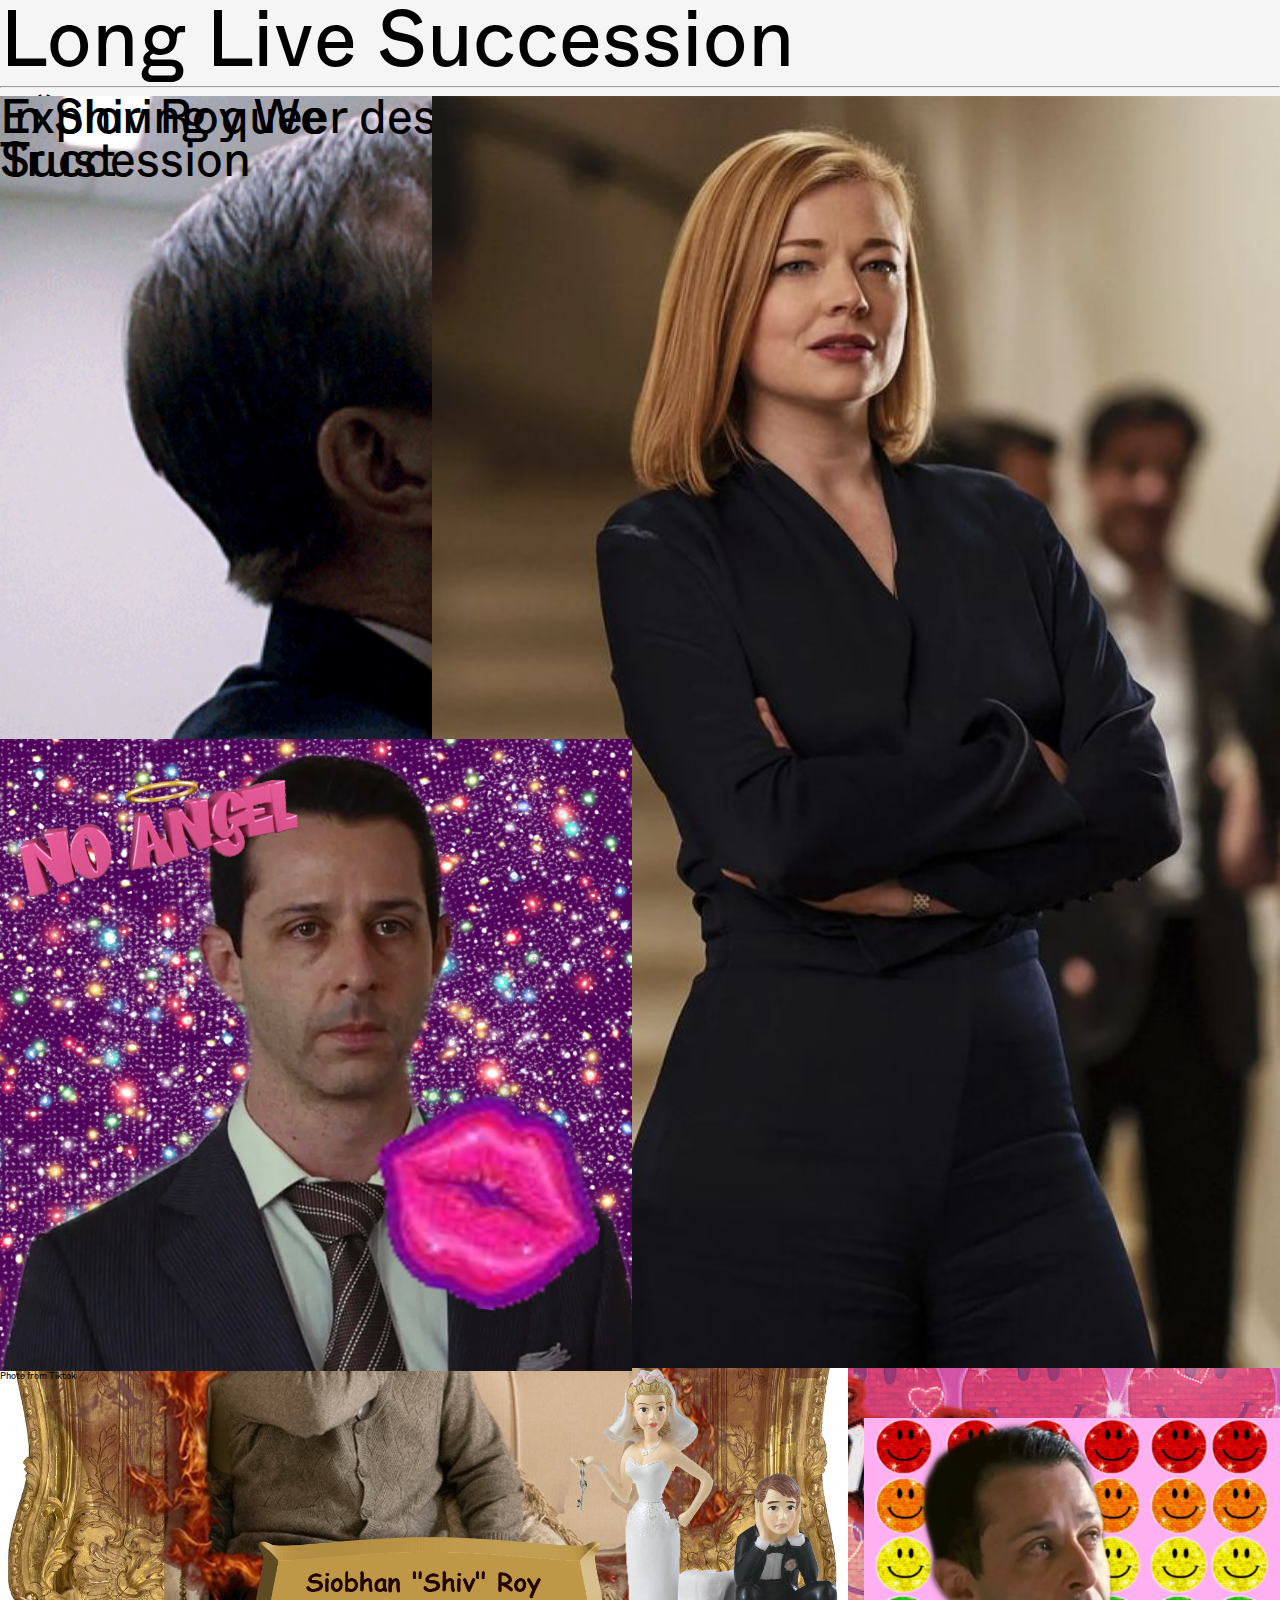
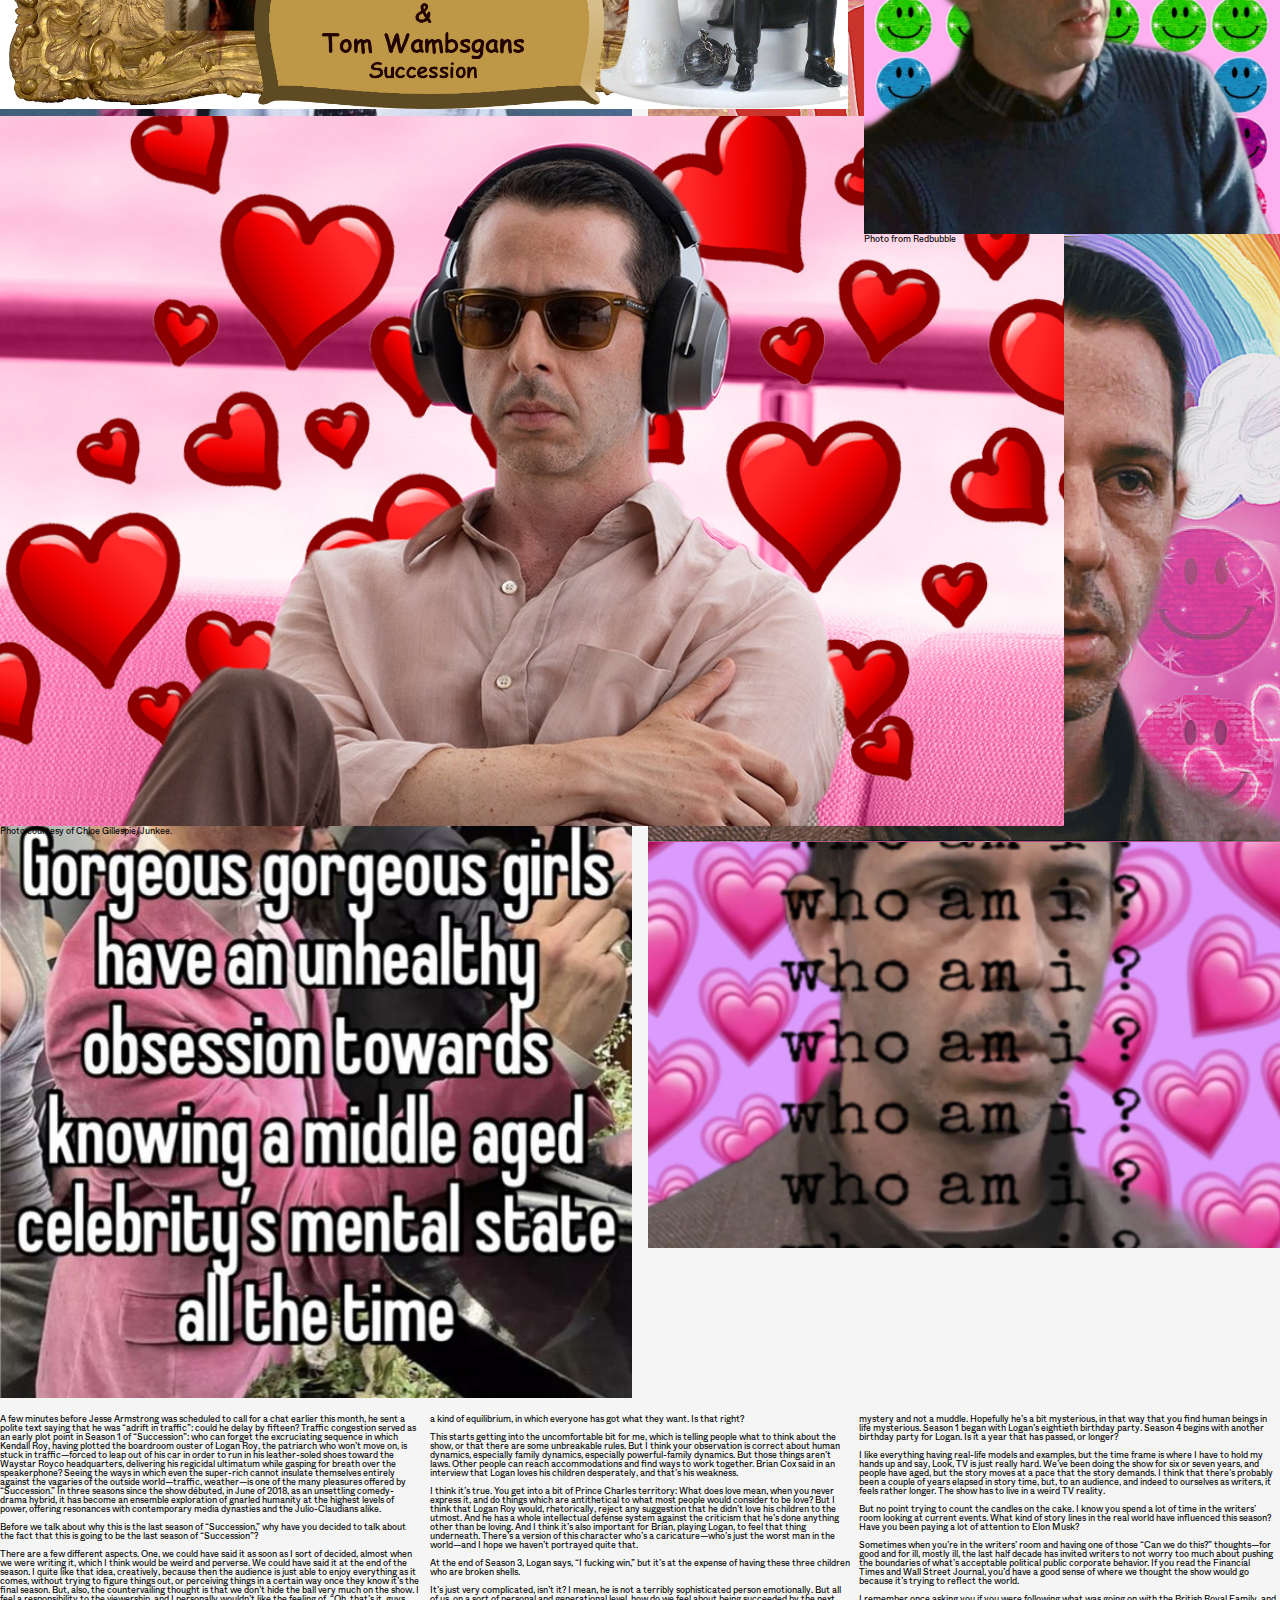
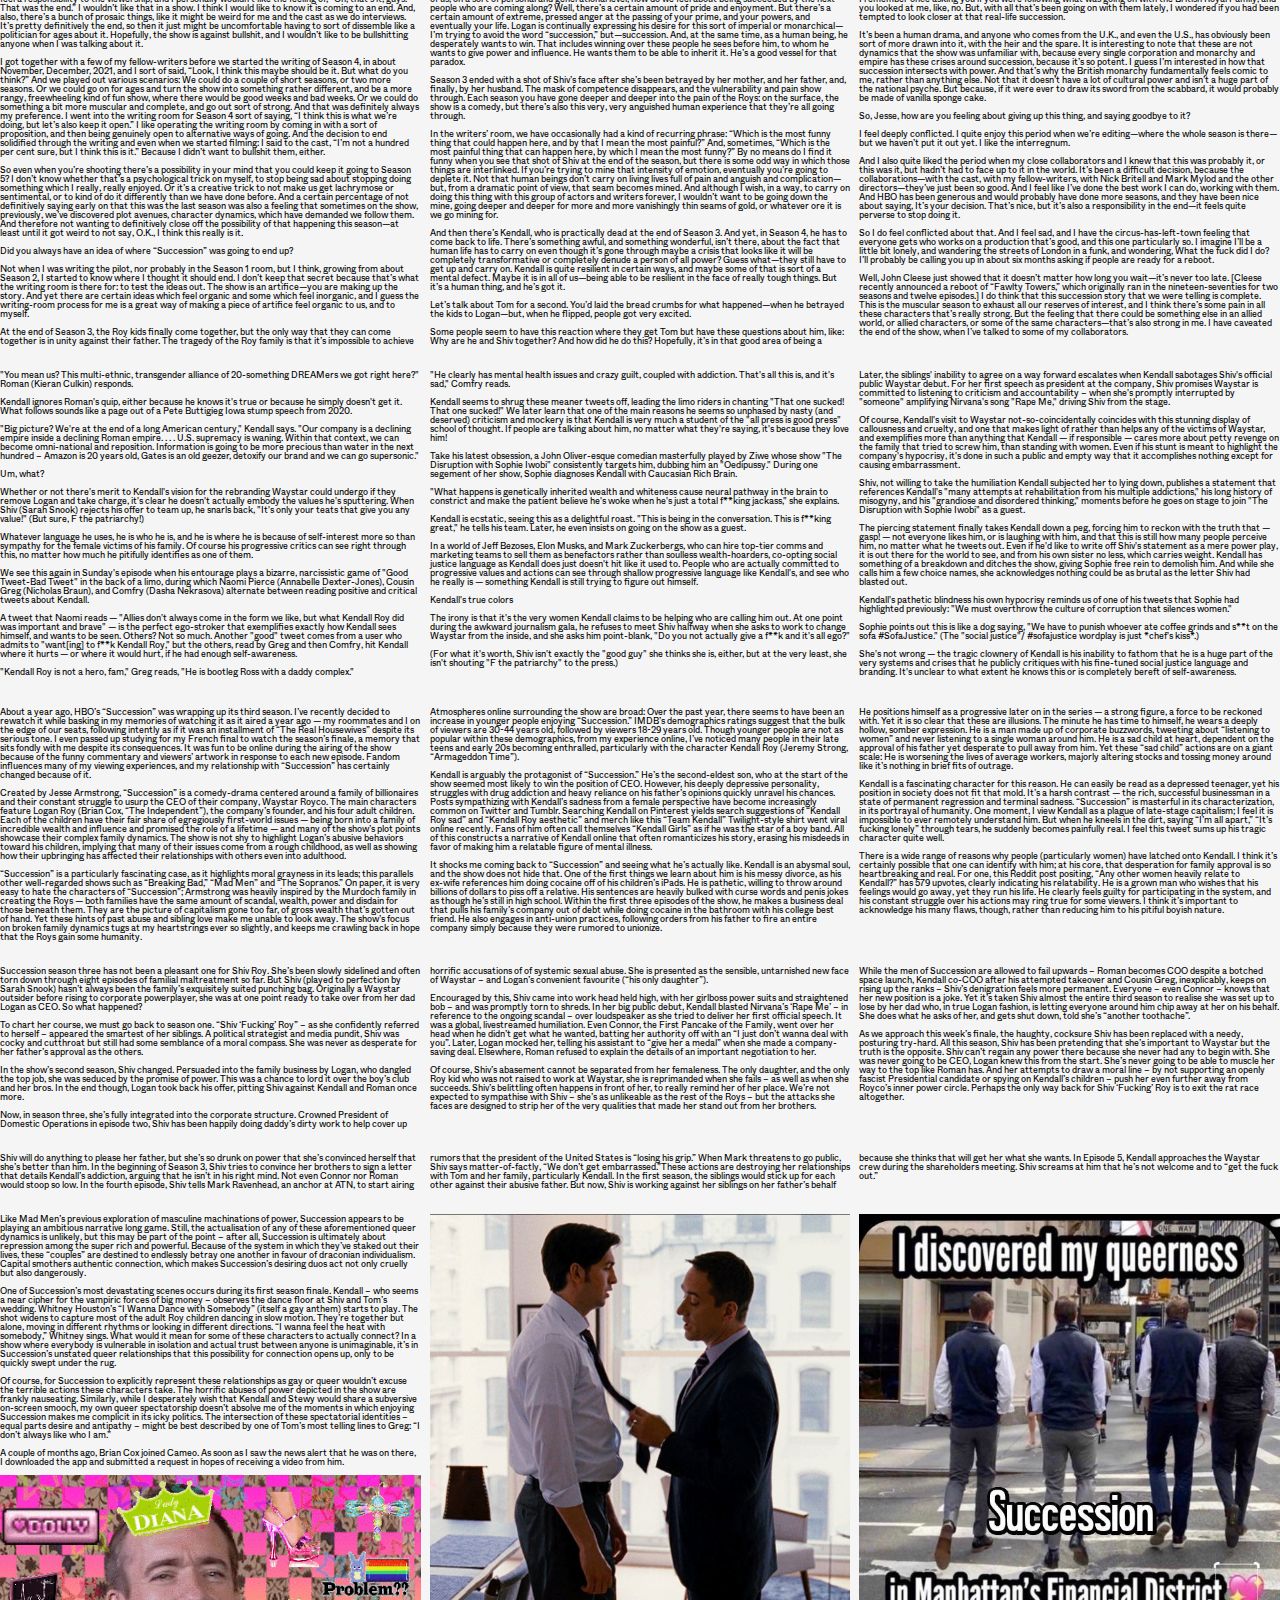
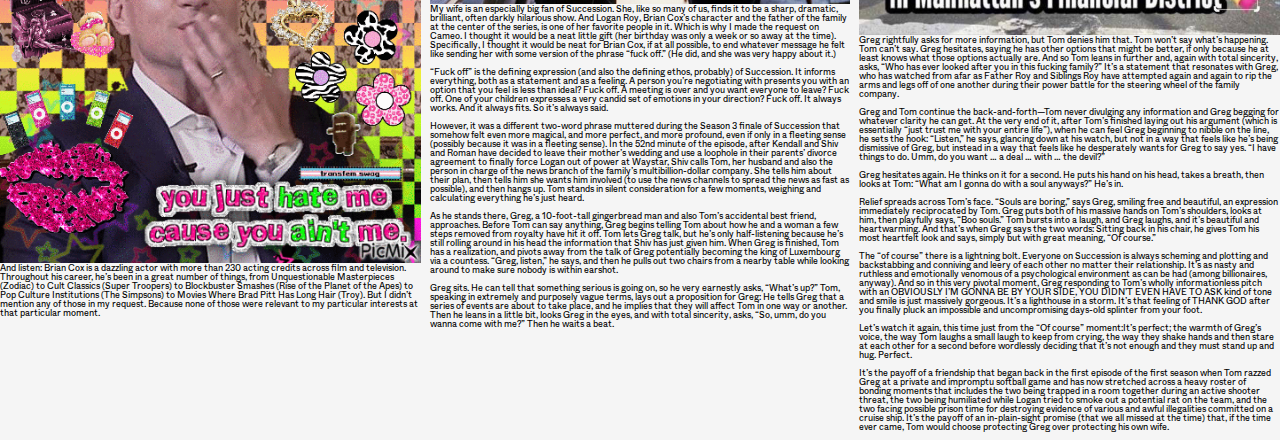
==== commit 300da57b: "update" ====
--- a/index.html
+++ b/index.html
@@ -210,6 +210,7 @@
 <img class="img11" src="assets/images/tumblr_9fa1a90765200b3efc2c119beef94230_fd5e252e_2048.jpeg">
 
 <h2 class="title1">hello</h2>
+
 <img class="img12" src="assets/images/eee71613bda3bb821d2ff70b0103cfa2.jpeg">
 
 <img class="img13" src="assets/images/3e6a879d983b594c8dbda21e30d40c5d.jpeg">
--- a/style.css
+++ b/style.css
@@ -51,8 +51,8 @@
 
 @font-face {
   font-family: 'ABCWhyte-Regular-Trial';
-  src: url('../assets/font/ABCWhyte-Regular-Trial.woff');
-       font-weight: 400;
+  src: url('assets/font/ABCWhyte-Regular-Trial.otf');
+  font-weight: 400;
 }
 
 body {
@@ -122,7 +122,7 @@
   }
 }
 
-h1{
+h1 {
   font-size: 80px;
   line-height:78px ;
 }
@@ -133,16 +133,16 @@
   font-size:9px;
 } */
 
-img{
+img {
   display:block;
   width: 100%;
 }
 
-figcaption{
+figcaption {
   font-size: 9px;
 }
 
-.container{
+.container { 
   display: grid;
   grid-template-columns: repeat(6, 1fr);
   grid-template-rows: 1fr, 20%, 1fr, 1fr, 1fr, 1fr, 1fr;
@@ -151,25 +151,25 @@
   min-height: 100%;
 }
 
-.title1{
+.title1 {
   grid-column: 1/5;
   grid-row: 1/2;
   font-size: 48px;
   line-height: 42.86px;
 }
-.subtitle1{
+.subtitle1 {
   grid-column:1/5;
   grid-row:2/3;
   font-size: 11px;
 }
 
-.img1{
+.img1 {
   grid-column:1/7;
   grid-row: 3/4;
 
 }
 
-.column1{
+.column1 {
   grid-column: 1/7;
   /* grid-row: 5/7; */
   column-count: 3;
@@ -177,13 +177,13 @@
   margin-bottom: 1em;
 }
 
-.img2{
-  grid-column: 1/5;
-  grid-row: 1/3;
-}
-
-
-.girlboss{
+.img2 {
+  grid-column: 1/5;
+  grid-row: 1/3;
+}
+
+
+.girlboss {
   grid-column: 1/5;
   grid-row: 2/6;
   font-size: 48px;
@@ -211,7 +211,7 @@
   grid-column: 5/7;
 }
 
-.img3{
+.img3 {
   grid-column:1/4;
   grid-row:2/4;
   /* margin-bottom: 250px; */
@@ -219,101 +219,101 @@
 
 }
 
-.img4{
+.img4 {
   grid-column:4/7;
   grid-row:2/4;
 
 }
 
-.img5{
+.img5 {
   grid-column:1/6;
   grid-row:4/7;
   z-index:1;
   /* margin-top: 80px; */
 }
 
-.img6{
+.img6 {
   grid-column:5/7;
   grid-row:3/5;
   margin-top: 100px;
   z-index:3;
 }
 
-.filler{
+.filler {
   grid-column: 1/7;
   grid-row: 2/6;
   line-height: 75px;
 }
 
-.kendallrap{
+.kendallrap {
   grid-row: 4/7;
   grid-column:5/7;
   margin-bottom: 20px;
 }
 
-.column2{
+.column2 {
   grid-column: 1/7;
   grid-row: 1/7;
   column-count: 3;
   font-size:9px;
 }
 
-.title3{
+.title3 {
   grid-column: 1/5;
   grid-row: 3/5;
   font-size: 48px;
   line-height: 42.86px;
 }
 
-.img7{
-  grid-column:1/5;
-  grid-row:1/3;
-}
-
-.img8{
-  grid-column:1/4;
-  grid-row:5/7;
-}
-
-.img9{
-  grid-column:5/7;
-  grid-row:1/3;
-}
-
-.img10{
-  grid-column:5/7;
-  grid-row:3/5;
-}
-
-.img11{
-  grid-column:4/7;
-  grid-row:5/7;
-}
-
-.img12{
+.img7 {
+  grid-column: 1/5;
+  grid-row: 1/3;
+}
+
+.img8 {
   grid-column: 1/4;
-  grid-row: 1/3;
-}
-
-.img13{
+  grid-row: 5/7;
+}
+
+.img9 {
+  grid-column: 5/7;
+  grid-row: 1/3;
+}
+
+.img10 {
+  grid-column: 5/7;
+  grid-row: 3/5;
+}
+
+.img11 {
   grid-column: 4/7;
+  grid-row: 5/7;
+}
+
+.img12 {
+  grid-column: 1/4;
+  grid-row: 1/3;
+}
+
+.img13 {
+  grid-column: 4/7;
   grid-row: 1/3;
   margin-top: 60px;
 }
 
-.img14{
+.img14 {
   grid-column: 4/7;
   grid-row: 3/7;
   margin-bottom: 50px;
 }
 
-.img15{
+.img15 {
   grid-column: 1/4;
   grid-row: 3/7;
   /* margin-bottom: 50px; */
 }
 
-.img16{
+.img16 {
   grid-column: 1/5;
   grid-row: 4/7;
 }
@@ -322,48 +322,48 @@
   margin-bottom: 1em;
 }
 
-.shivroy{
+.shivroy {
   /* grid-column:1/5;
   grid-row: 3/5;
   /* color: red; */
-  grid-column:1/3;
+  grid-column: 1/3;
   grid-row: 1/3;
   z-index: 1; 
 }
 
-.img17{
+.img17 {
   grid-column: 3/7;
-  grid-row:1/7;
-  z-index:0;
-}
-
-.img18{
-  grid-column:5/7;
-  grid-row:2/6;
-}
-
-.img19{
-  grid-column:1/5;
-  grid-row:2/7;
-}
-
-.img20{
-  grid-column:1/7;
-  grid-row:1/3;
-}
-
-.tomgreg{
+  grid-row: 1/7;
+  z-index: 0;
+}
+
+.img18 {
+  grid-column: 5/7;
+  grid-row: 2/6;
+}
+
+.img19 {
+  grid-column: 1/5;
+  grid-row: 2/7;
+}
+
+.img20 {
+  grid-column: 1/7;
+  grid-row: 1/3;
+}
+
+.tomgreg {
   font-size: 80px;
-  line-height:78px ;
+  line-height: 78px ;
   grid-column: 1/7;
   grid-row: 5/7;
 }
 
-.gregtomtitle{
-  grid-column:1/5;
+.gregtomtitle {
+  grid-column: 1/5;
   grid-row: 1/2;
 }
 
-.gregtomp1{
+.gregtomp1 {
   grid-row: 2/7;
 }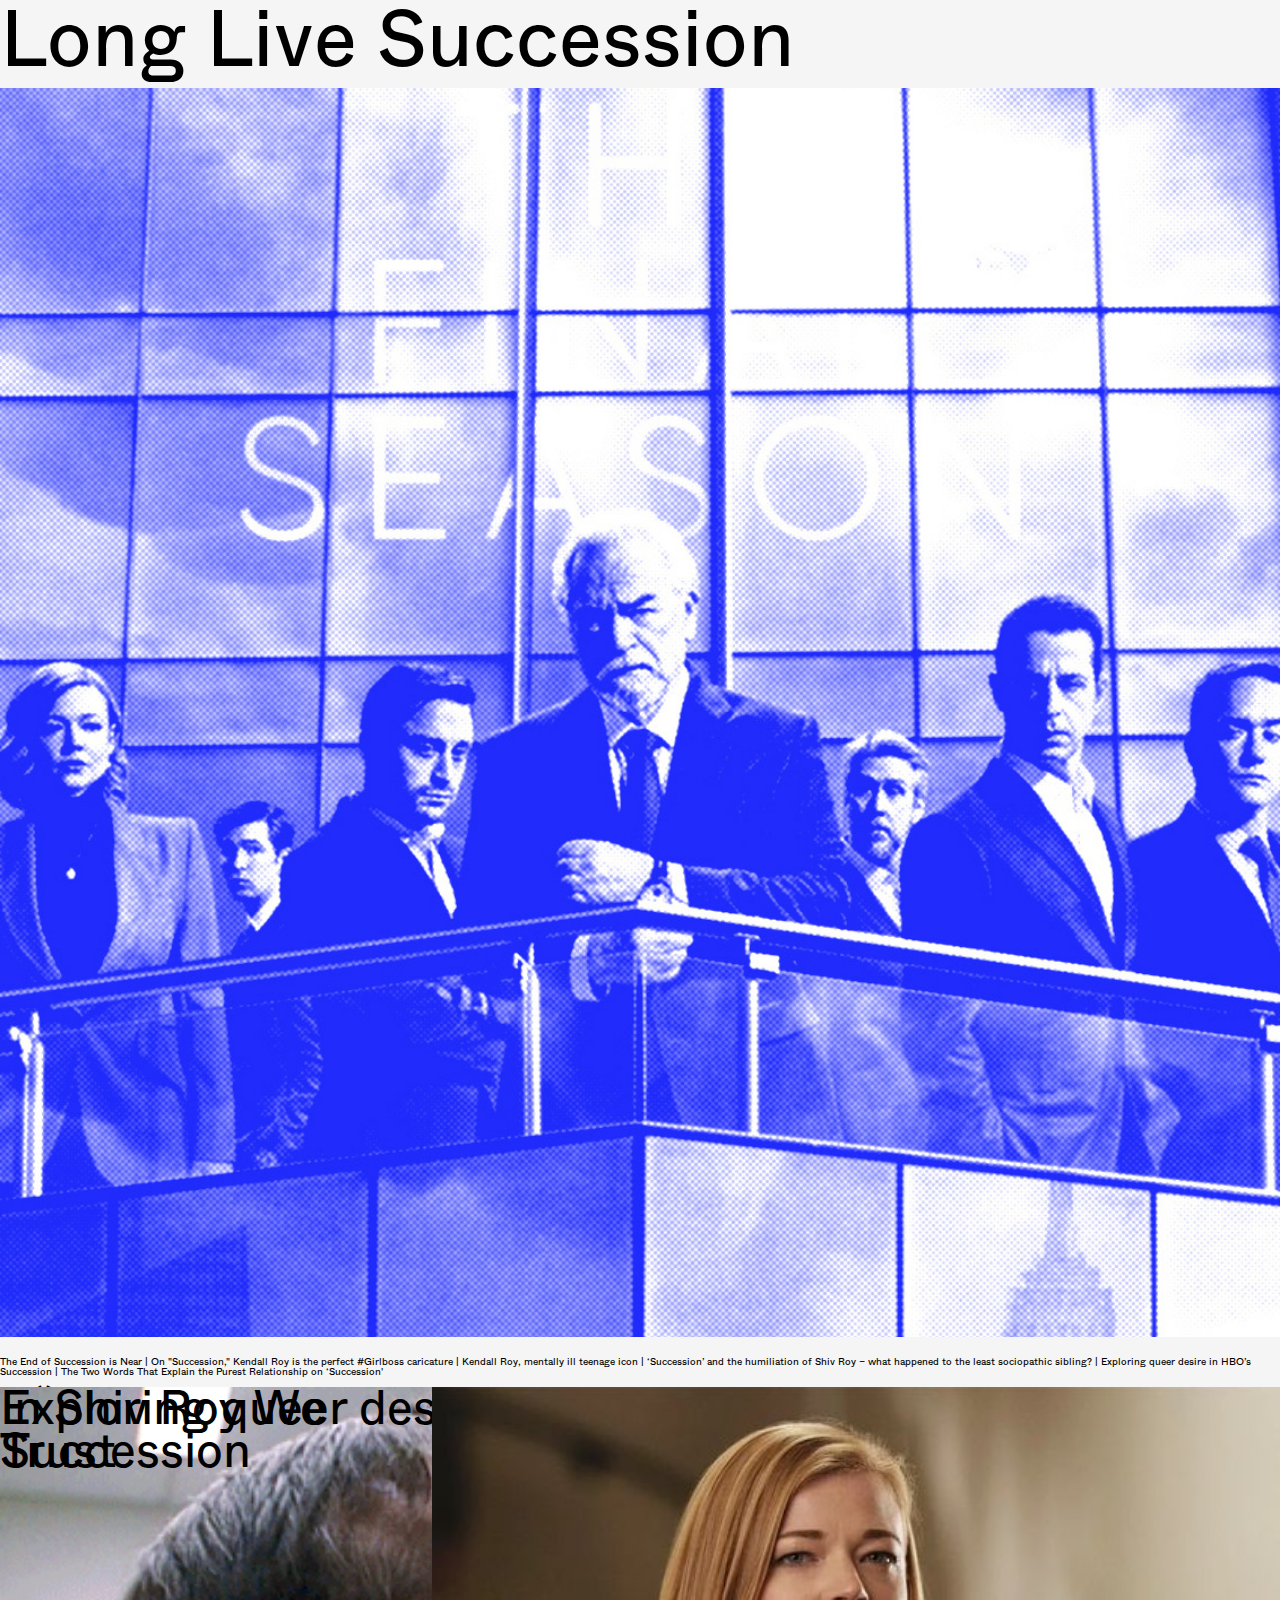
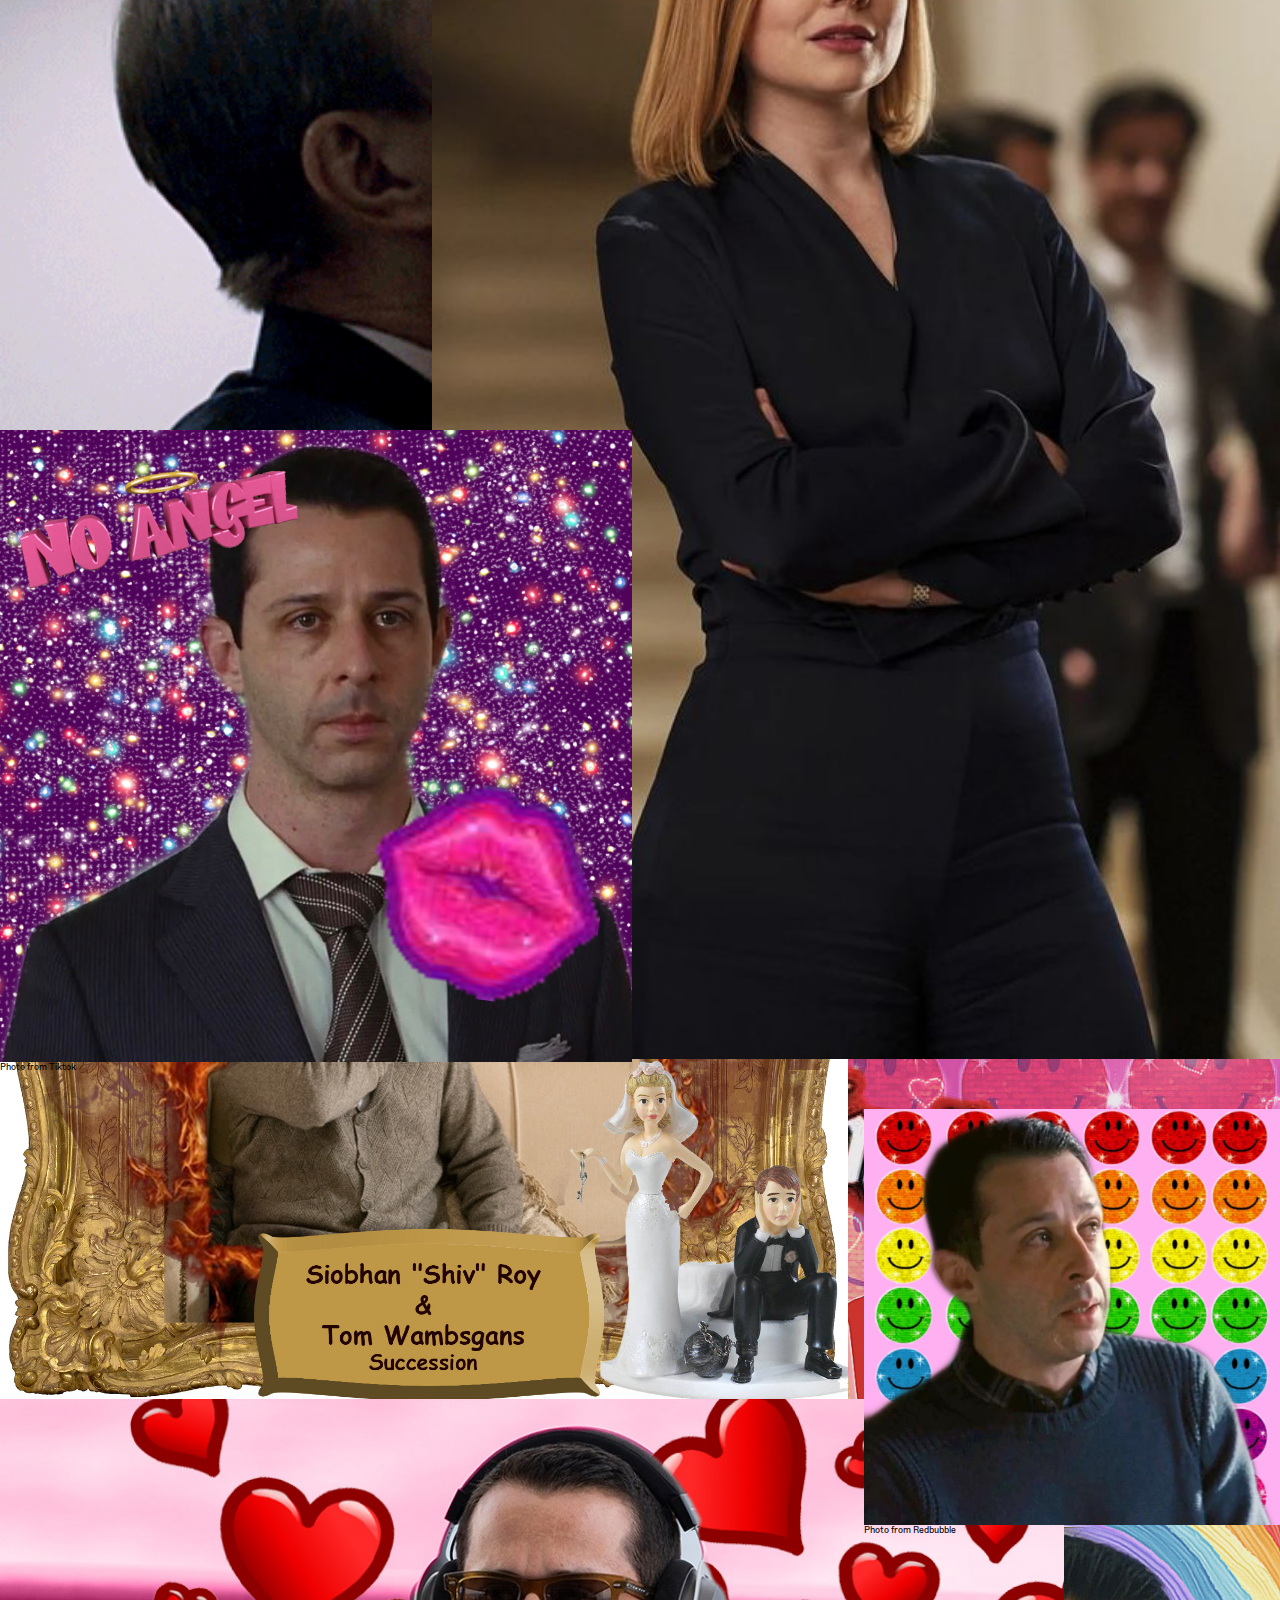
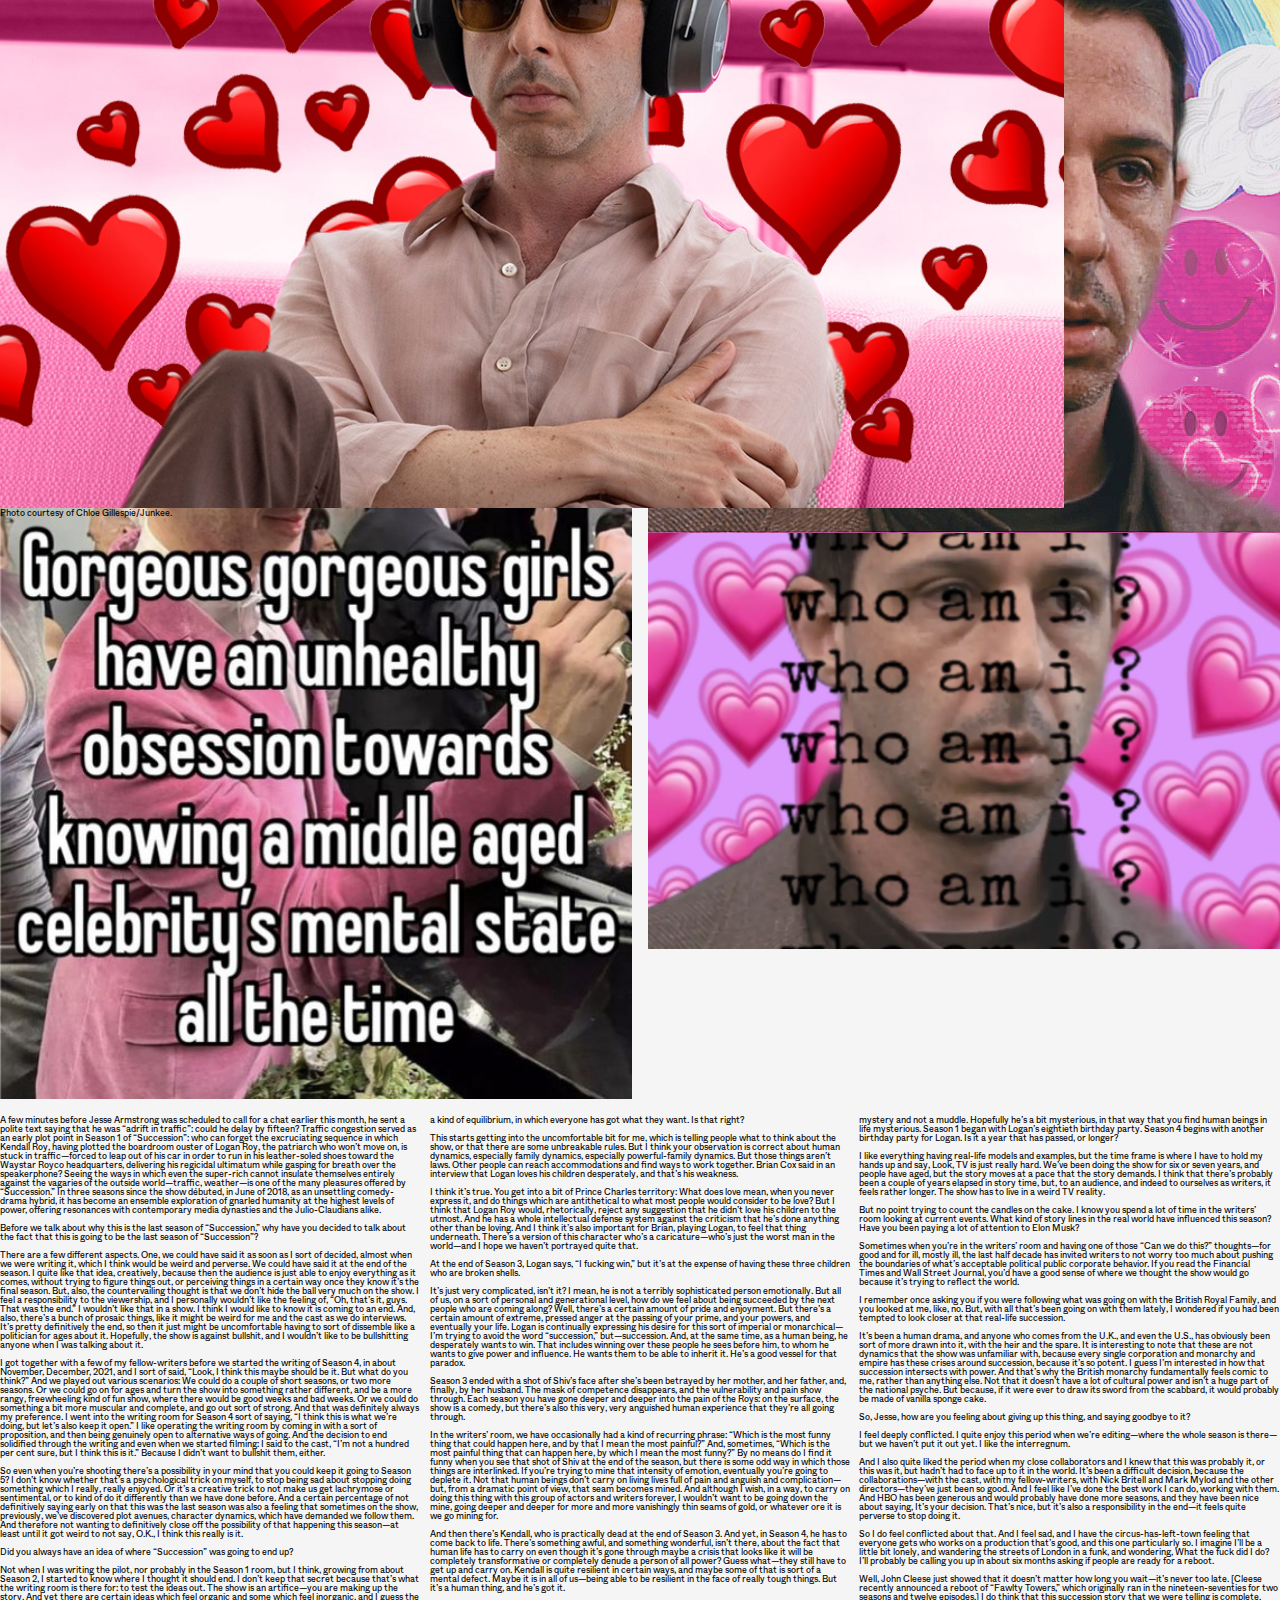
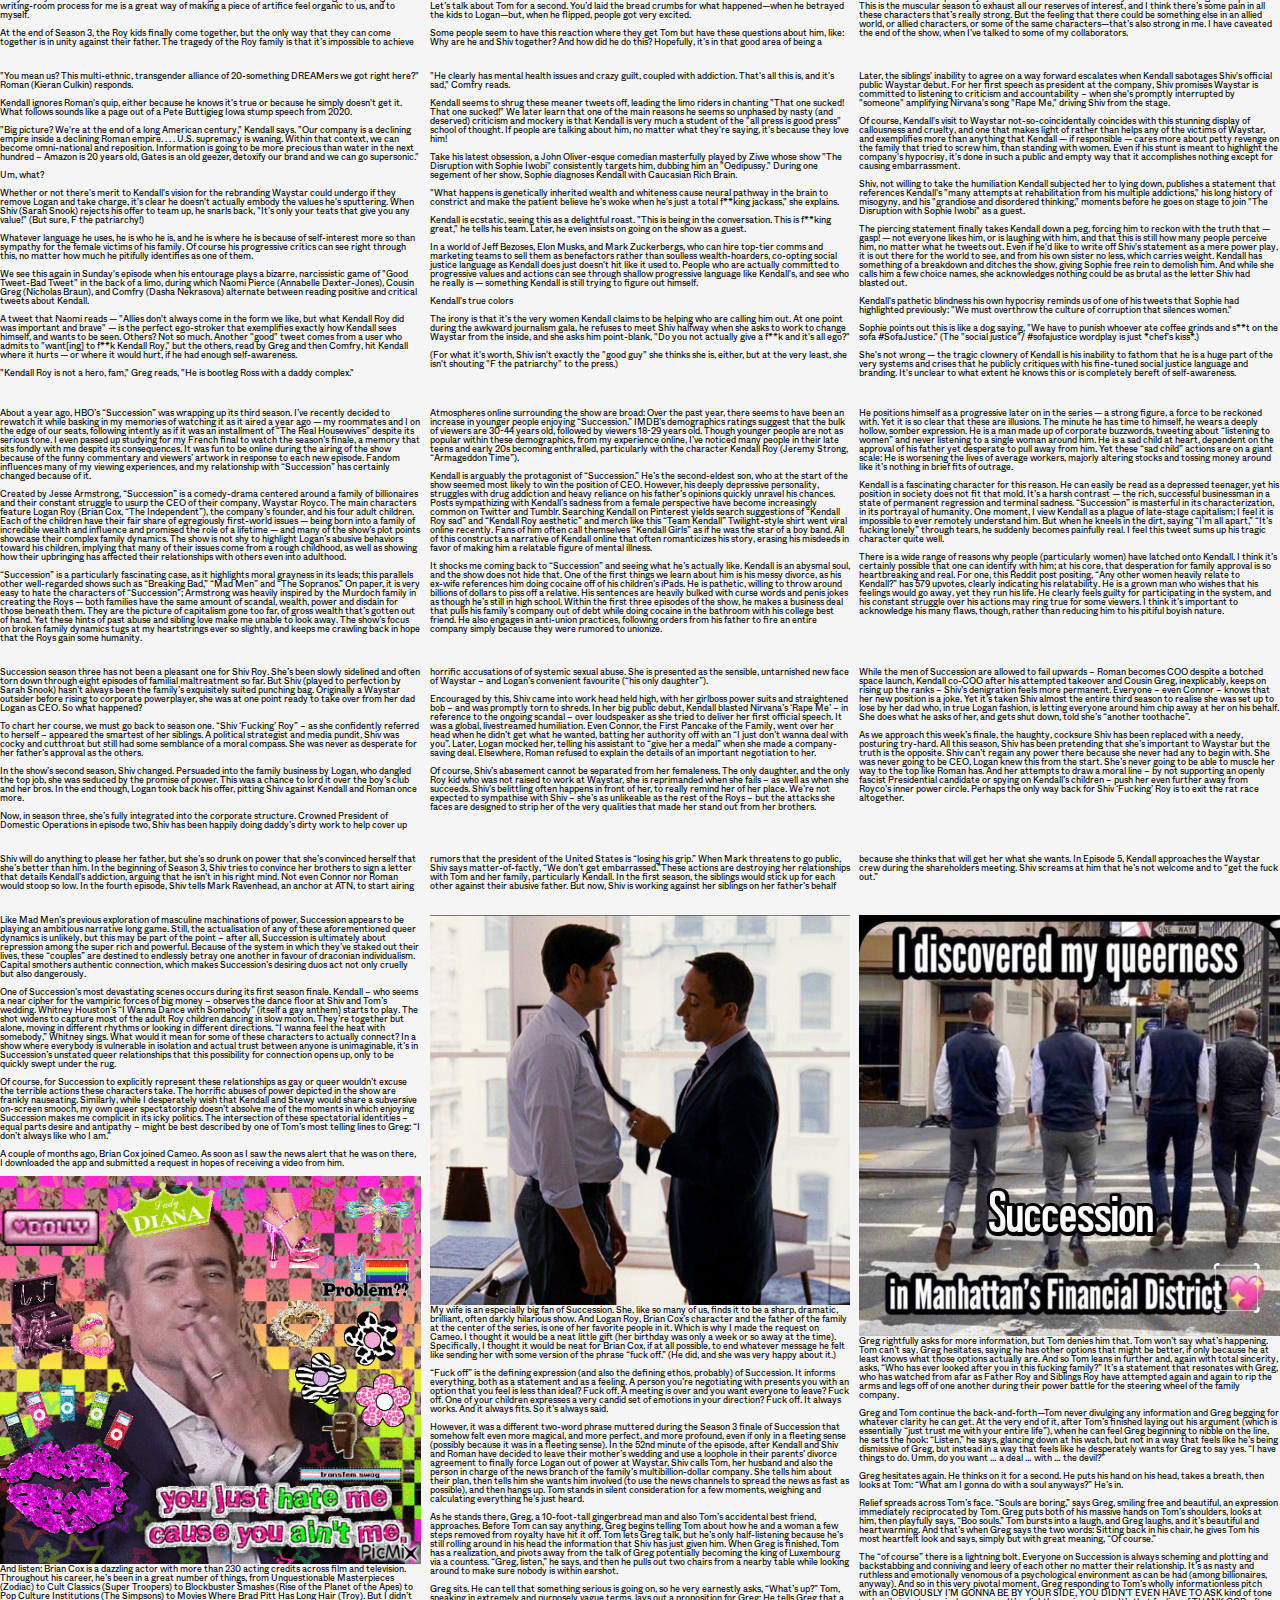
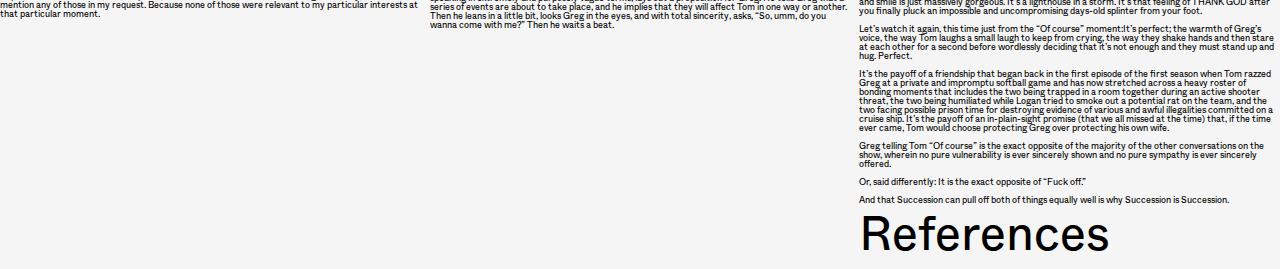
==== commit dceb4847: "update" ====
--- a/index.html
+++ b/index.html
@@ -8,13 +8,15 @@
 </head>
 <script src="https://unpkg.com/pagedjs/dist/paged.polyfill.js"></script>
 <body>
+<div>
   <h1>Long Live Succession</h1>
-  <!-- <p><strong>By Michael K. Buckland</strong></p>
-  <p>Original paper located <a href="https://asistdl.onlinelibrary.wiley.com/doi/10.1002/%28SICI%291097-4571%28199709%2948%3A9%3C804%3A%3AAID-ASI5%3E3.0.CO%3B2-V">here</a>.</p>
-
-  <p><em>Ordinarily the word “document” denotes a textual record. Increasingly sophisticated attempts to provide access to the rapidly growing quantity of available documents raised questions about what should be considered a “document.” The answer is important for any definition of the scope of Information Science. Paul Otlet and others developed a functional view of “document” and discussed whether, for example, sculpture, museum objects, and live animals, could be considered “documents.” Suzanne Briet equated “document” with organized physical evidence. These ideas appear to resemble notions of “material culture” in cultural anthropology and “object-as-sign” in semiotics. Others, especially in the U.S.A. (e.g., Jesse Shera and Louis Shores) took a narrower view. New digital technology renews old questions and also old confusions between medium, message, and meaning.</em></p> -->
-
-  <hr>
+  <img class="cover" src="assets/images/coverimg.jpg">
+    <p class="p-cover">The End of Succession is Near | On "Succession," Kendall Roy is the perfect #Girlboss caricature | Kendall Roy, mentally ill teenage icon | ‘Succession’ and the humiliation of Shiv Roy – what happened to the least sociopathic sibling? | Exploring queer desire in HBO’s Succession | The Two Words That Explain the Purest Relationship on ‘Succession'
+    </p>
+  
+</div>
+
+  
 <div class="container">
 
     <h2 class="title1">The End of Succession is Near </h2>
@@ -22,12 +24,9 @@
 
 <p class="subtitle1">The show’s creator, Jesse Armstrong, explains why he has chosen to conclude the drama of the Roy family in its fourth season.</p>
 
-<figure class="img1">
-  <img src="assets/images/succession-article1.jpg">
-  <figcaption>
-    <p>Photo illustration by Slate. Photos by HBO.</p>
-  </figcaption>
-</figure>
+  <img class="img1" src="assets/images/succession-article1.jpg">
+
+ 
 
 
 <div class="column1"> 
@@ -384,6 +383,16 @@
 
   <p>It’s the payoff of a friendship that began back in the first episode of the first season when Tom razzed Greg at a private and impromptu softball game and has now stretched across a heavy roster of bonding moments that includes the two being trapped in a room together during an active shooter threat, the two being humiliated while Logan tried to smoke out a potential rat on the team, and the two facing possible prison time for destroying evidence of various and awful illegalities committed on a cruise ship. It’s the payoff of an in-plain-sight promise (that we all missed at the time) that, if the time ever came, Tom would choose protecting Greg over protecting his own wife.
   </p>
+
+  <p>Greg telling Tom “Of course” is the exact opposite of the majority of the other conversations on the show, wherein no pure vulnerability is ever sincerely shown and no pure sympathy is ever sincerely offered.
+  </p>
+
+  <p>Or, said differently: It is the exact opposite of “Fuck off.”</p>
+
+  <p>And that Succession can pull off both of things equally well is why Succession is Succession.</p>
+
+  <h2 class="title1">References</h2>
+  
 </div>
 
 </div>
--- a/style.css
+++ b/style.css
@@ -142,6 +142,16 @@
   font-size: 9px;
 }
 
+.cover {
+  margin-top: 10px;
+
+}
+
+.p-cover {
+  font-size: 10px;
+  margin-top: 20px;
+}
+
 .container { 
   display: grid;
   grid-template-columns: repeat(6, 1fr);
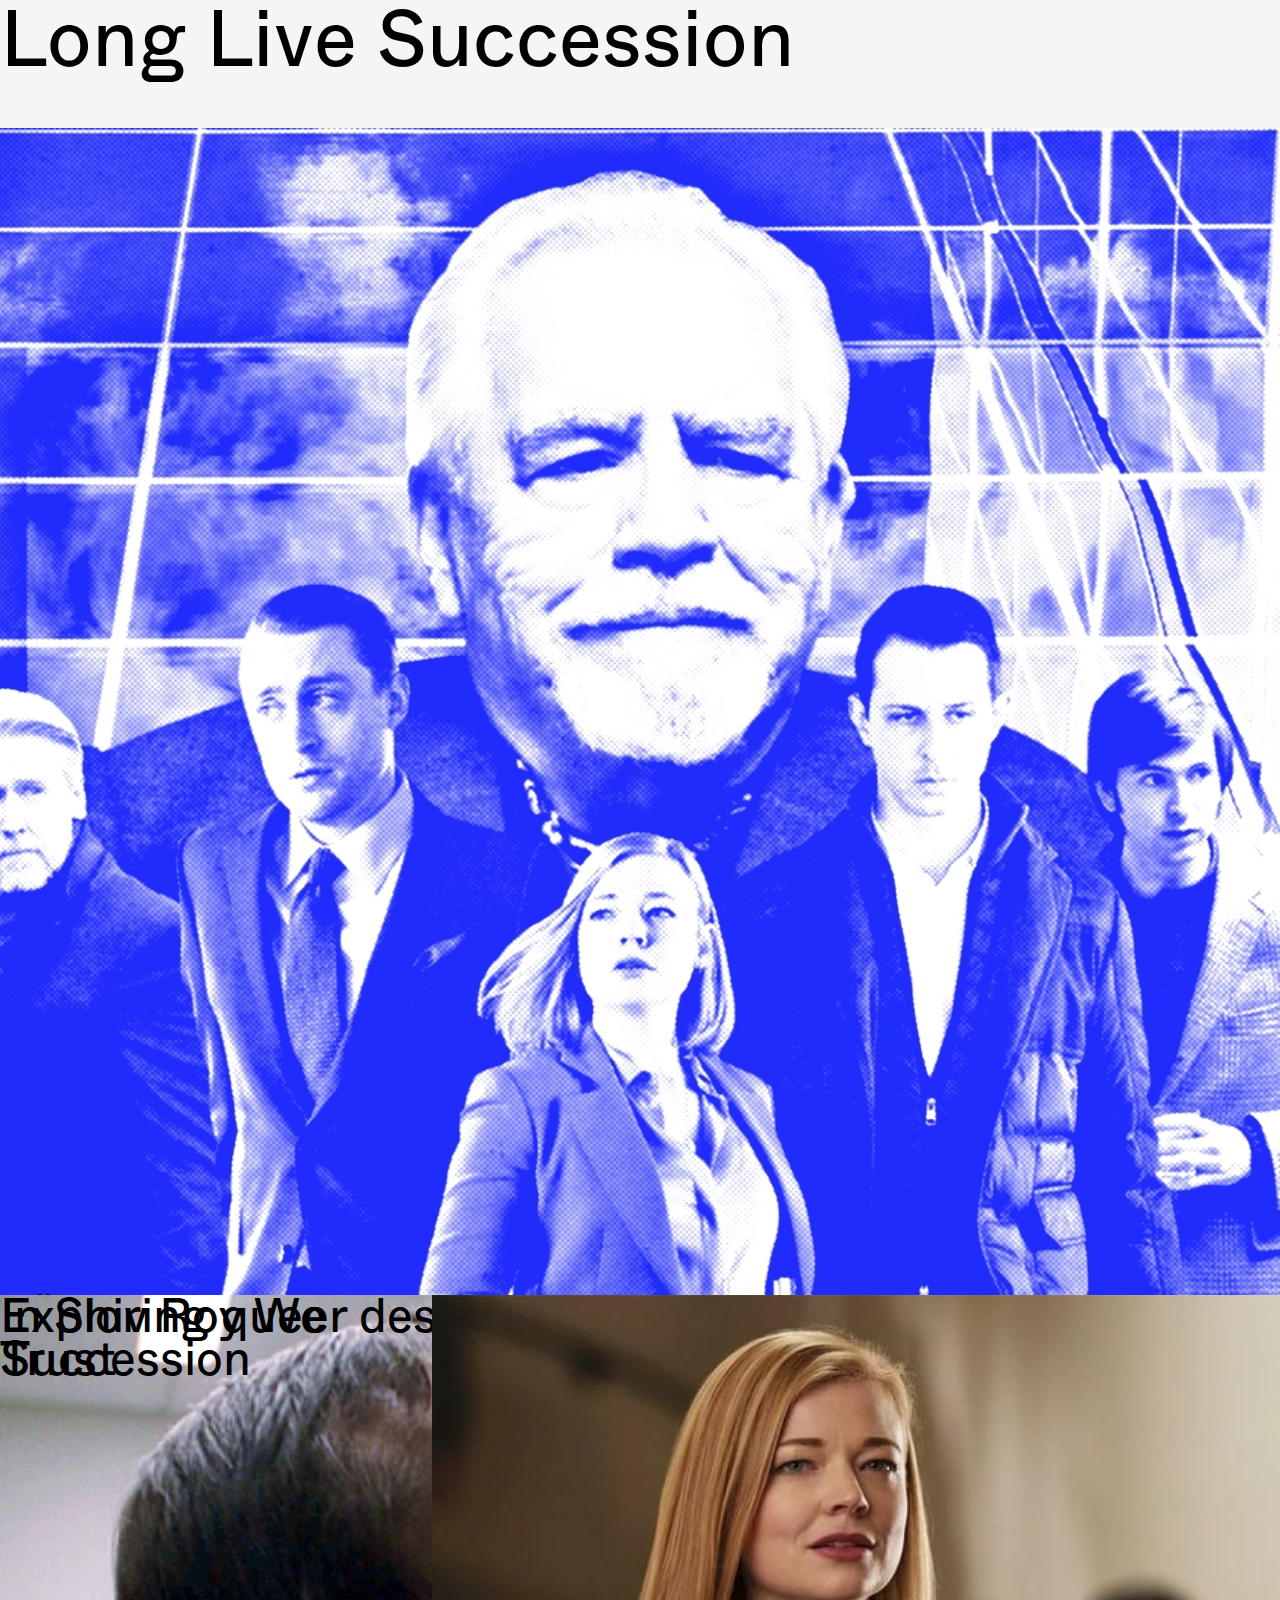
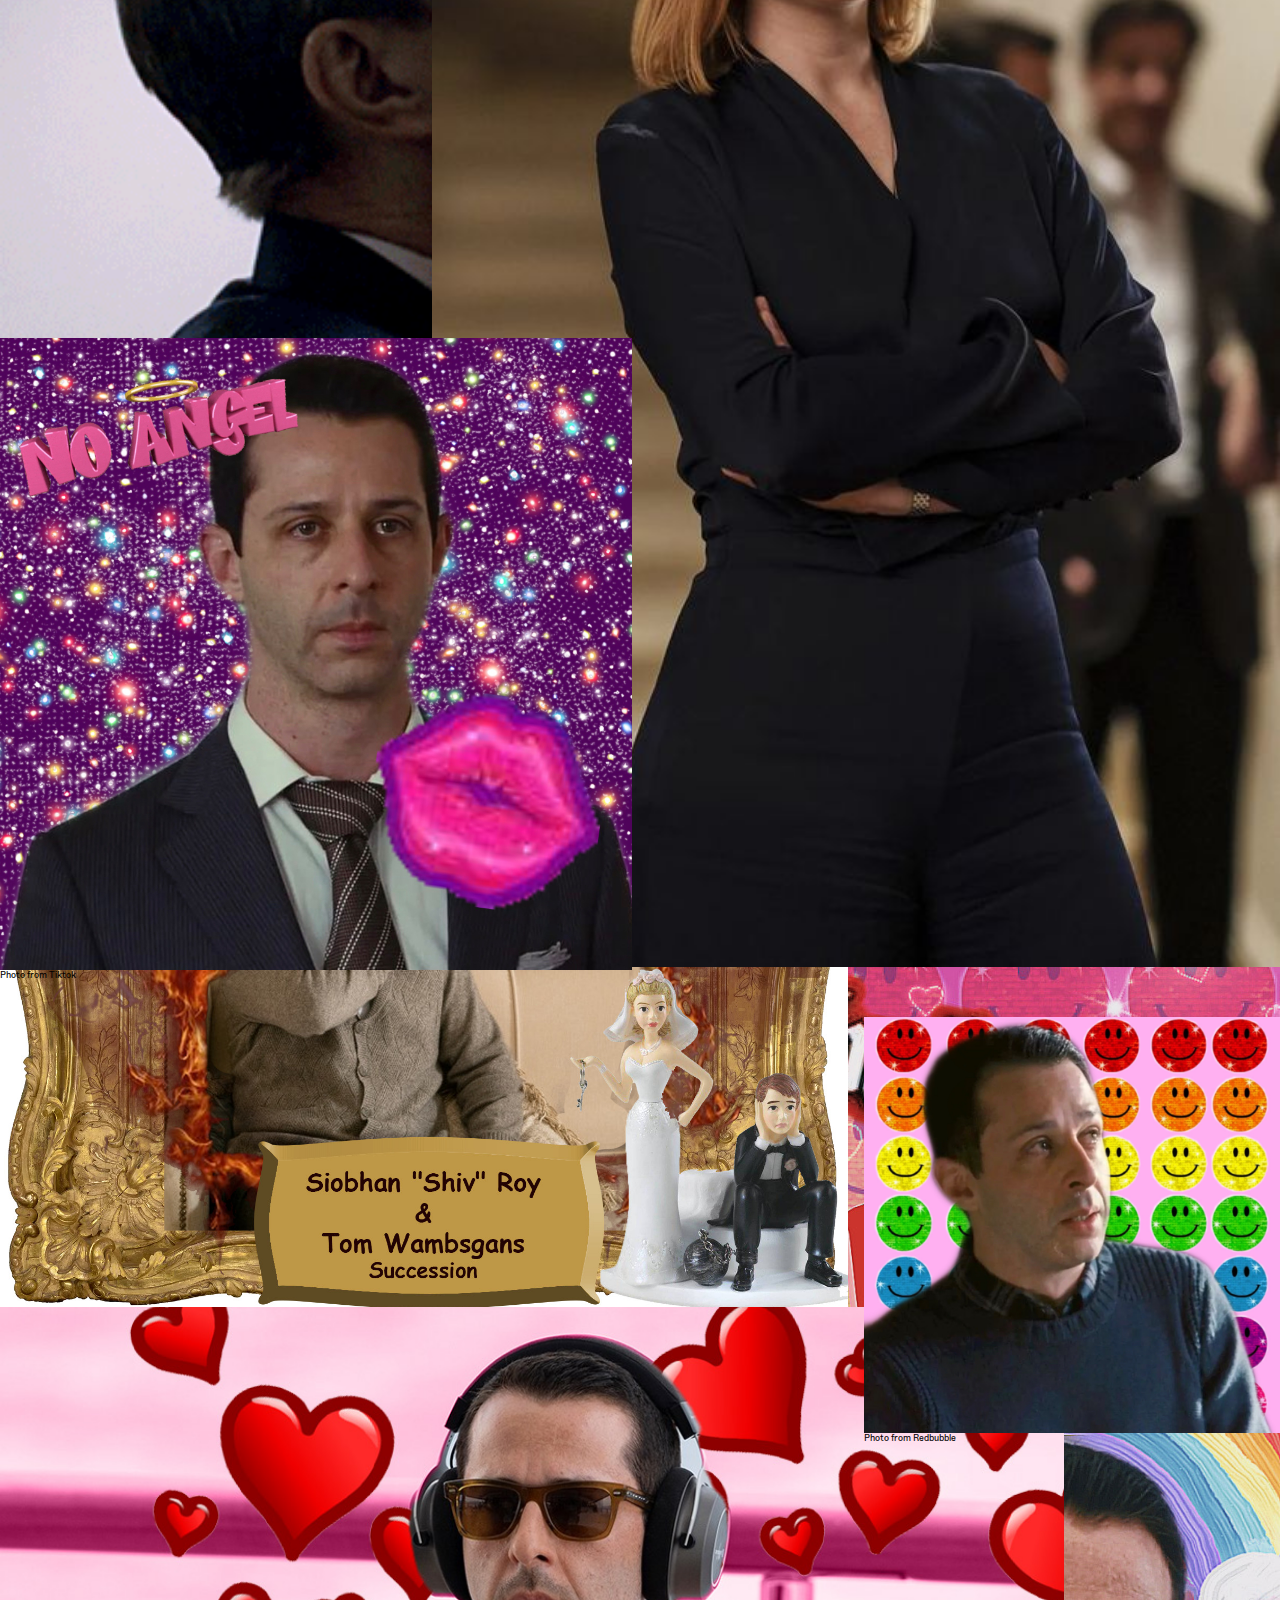
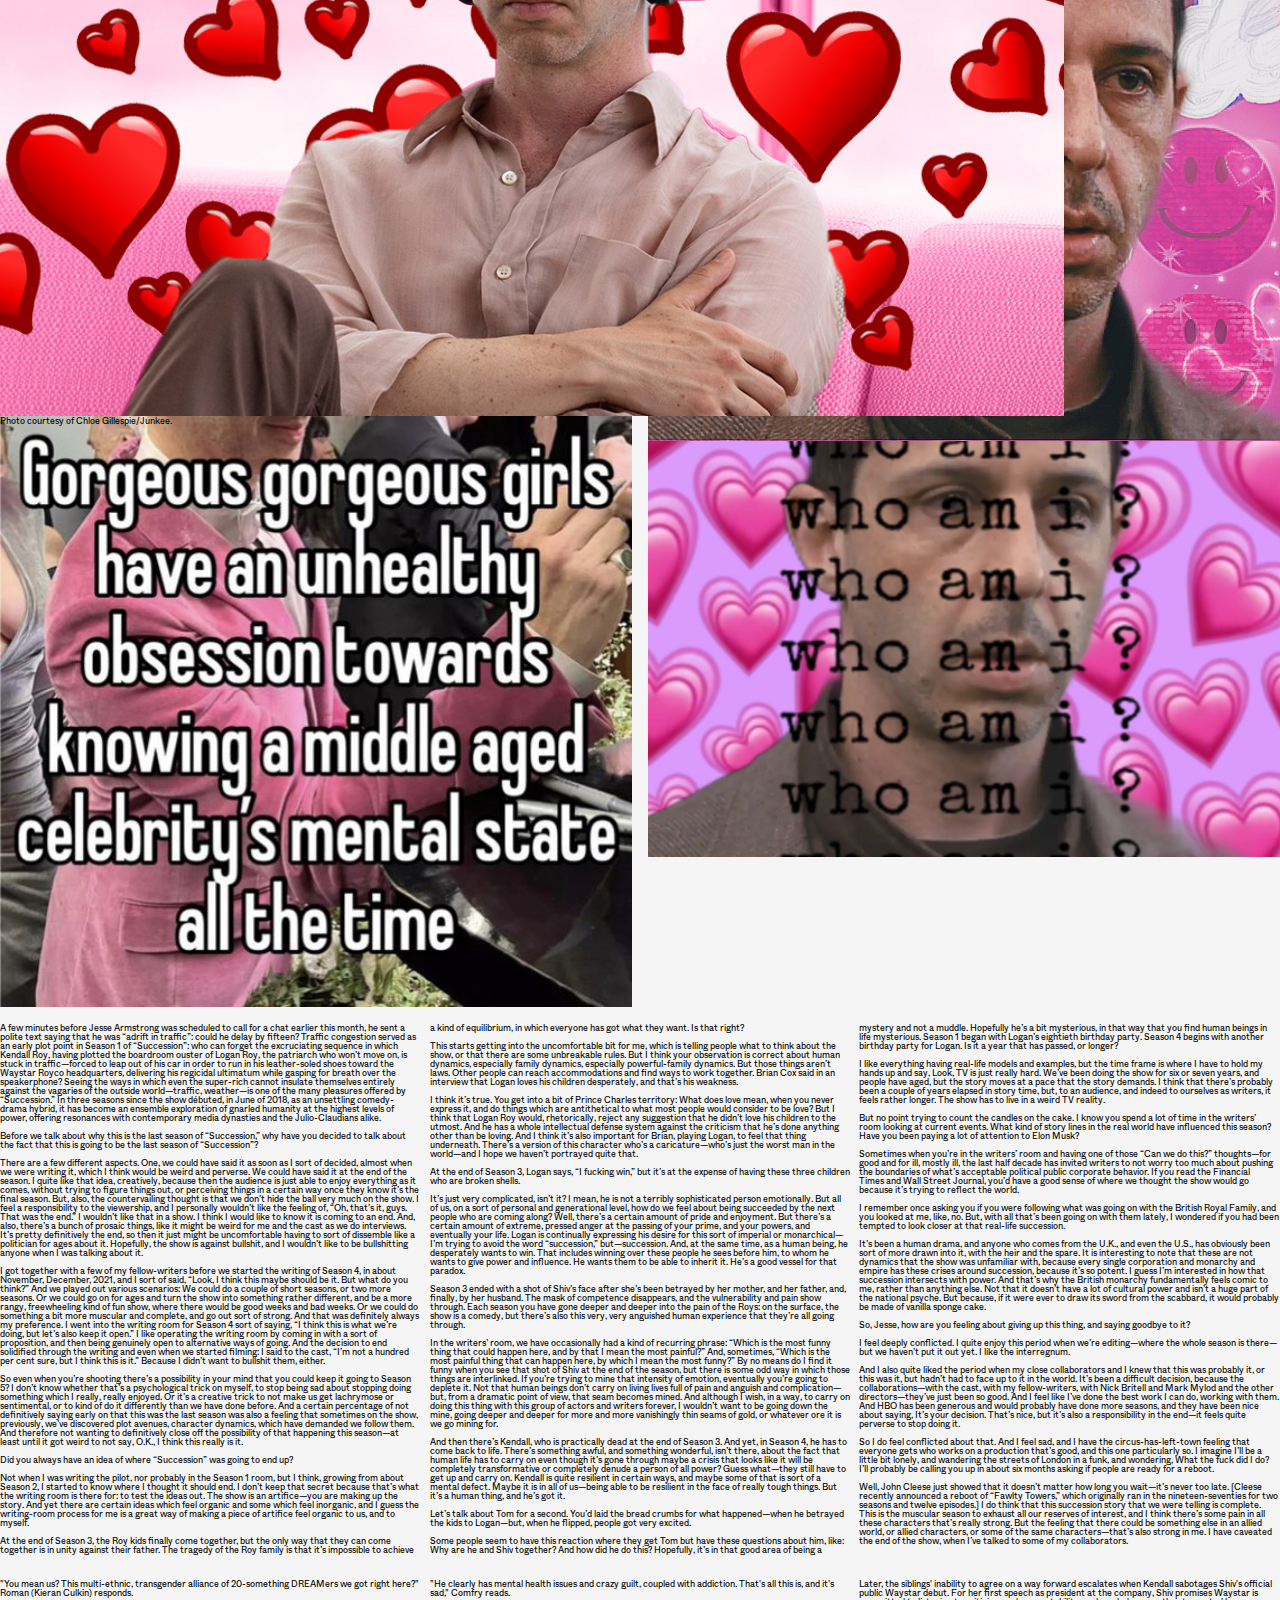
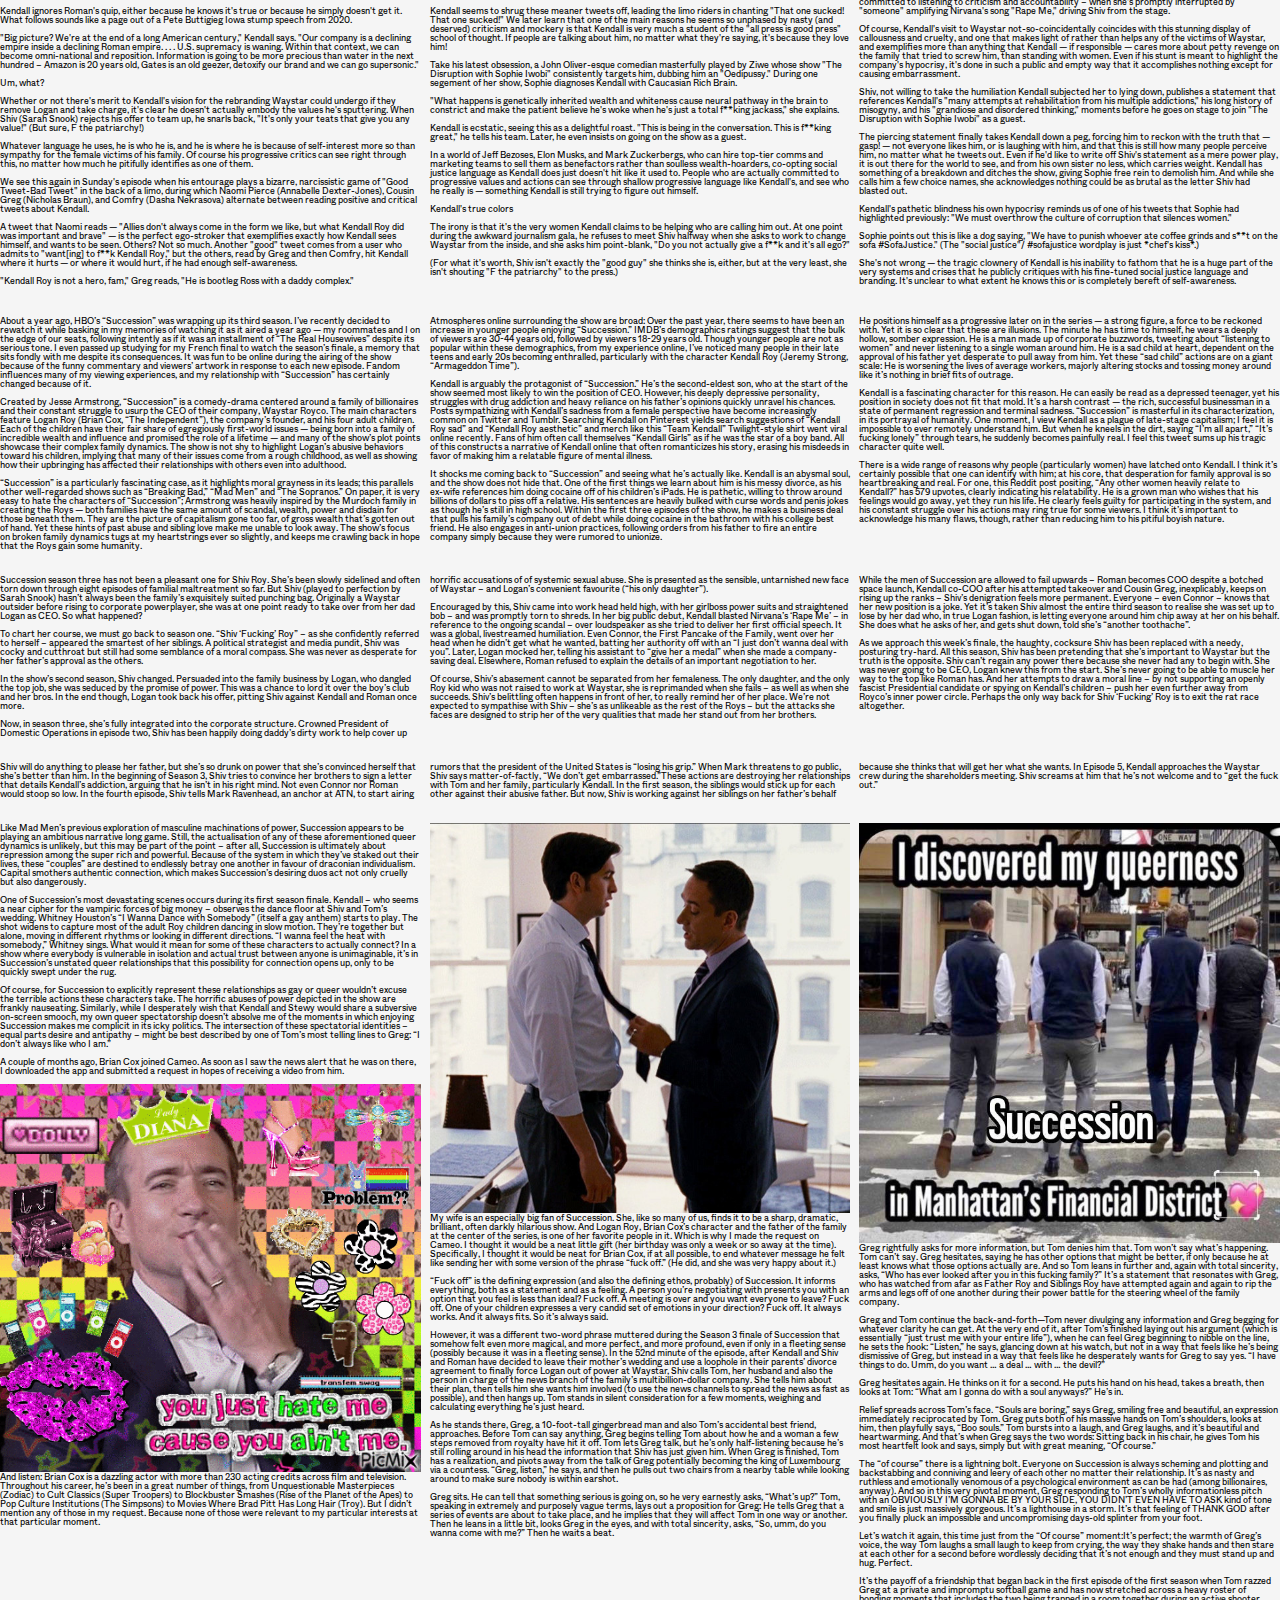
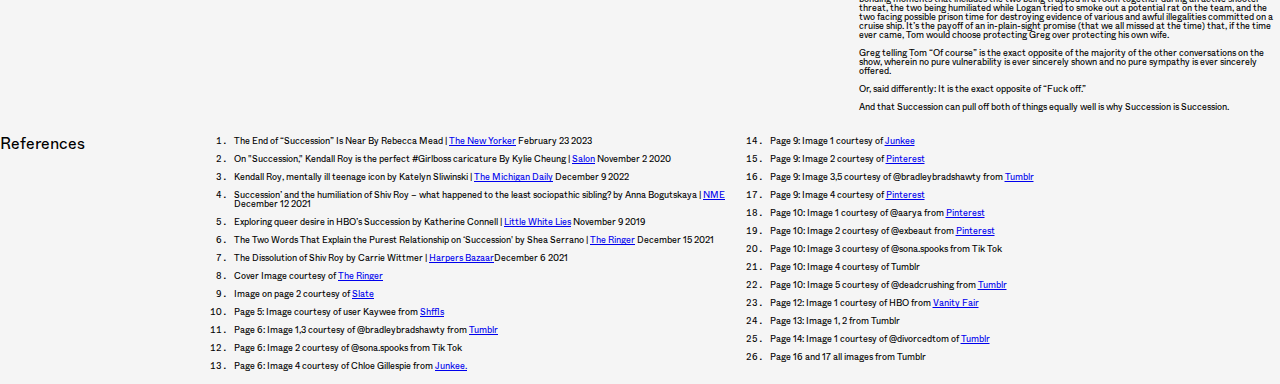
==== commit e80907a9: "update" ====
--- a/index.html
+++ b/index.html
@@ -10,9 +10,9 @@
 <body>
 <div>
   <h1>Long Live Succession</h1>
-  <img class="cover" src="assets/images/coverimg.jpg">
-    <p class="p-cover">The End of Succession is Near | On "Succession," Kendall Roy is the perfect #Girlboss caricature | Kendall Roy, mentally ill teenage icon | ‘Succession’ and the humiliation of Shiv Roy – what happened to the least sociopathic sibling? | Exploring queer desire in HBO’s Succession | The Two Words That Explain the Purest Relationship on ‘Succession'
-    </p>
+  <img class="cover" src="assets/images/SuccessionS2_HBO_Ringer.0.webp">
+    <!-- <p class="p-cover">The End of Succession is Near | On "Succession," Kendall Roy is the perfect #Girlboss caricature | Kendall Roy, mentally ill teenage icon | ‘Succession’ and the humiliation of Shiv Roy – what happened to the least sociopathic sibling? | Exploring queer desire in HBO’s Succession | The Two Words That Explain the Purest Relationship on ‘Succession'
+    </p> -->
   
 </div>
 
@@ -294,7 +294,7 @@
 
 <div class="column1 gregtomp1">
   <p>
-    Ashow about a powerful American media empire run by patriarch Logan Roy (Brian Cox) and his adult children, Succession is couched in luxe bigness and indulgent, melodramatic dialogue. Such traits amplify an undercurrent of desire in a series already charged with a homoeroticism that flies in multiple, erratic directions, like a bouncy ball thrown from one of the skyscrapers featured in the opening credits.
+    A show about a powerful American media empire run by patriarch Logan Roy (Brian Cox) and his adult children, Succession is couched in luxe bigness and indulgent, melodramatic dialogue. Such traits amplify an undercurrent of desire in a series already charged with a homoeroticism that flies in multiple, erratic directions, like a bouncy ball thrown from one of the skyscrapers featured in the opening credits.
   </p>
 
   <p>“Would you kiss me? If I asked you to? If I told you to?” are some of the first lines Tom Wambsgans (Matthew Macfadyen) delivers to his cousin-in-law Greg Hirsch (Nicholas Braun), a relative of the Roy children, newly relocated to New York to milk whatever distant nepotism he can. While Greg appears startled by the explicitness of this exchange, the pair develop an alliance/pseudo-friendship over the course of the season. Tom and Greg are regularly shown watching one another. Tom’s touches linger; Greg’s eyes twinkle.
@@ -390,10 +390,44 @@
   <p>Or, said differently: It is the exact opposite of “Fuck off.”</p>
 
   <p>And that Succession can pull off both of things equally well is why Succession is Succession.</p>
-
-  <h2 class="title1">References</h2>
-  
-</div>
+</div>
+  <h2>References</h2>
+  
+<div class="column1 columnref">
+  <ol class="reference">
+    <li><p>The End of “Succession” Is Near By Rebecca Mead | <a href="https://www.newyorker.com/culture/the-new-yorker-interview/the-end-of-succession-is-near
+      ">The New Yorker</a> February 23 2023</p></li>
+    <li><p>On "Succession," Kendall Roy is the perfect #Girlboss caricature By Kylie Cheung | <a href="https://www.salon.com/2021/11/02/succession-kendall-roy-girlboss/">Salon</a> November 2 2020</p></li>
+    <li><p>Kendall Roy, mentally ill teenage icon by Katelyn Sliwinski | <a href="https://www.michigandaily.com/arts/digital-culture/kendall-roy-mentally-ill-teenage-icon/">The Michigan Daily</a> December 9 2022</p></li>
+    <li><p>Succession’ and the humiliation of Shiv Roy – what happened to the least sociopathic sibling? by Anna Bogutskaya | <a href="https://www.nme.com/features/opinion/succession-shiv-roy-season-3-finale-3116157">NME</a> December 12 2021</p></li>
+    <li><p>Exploring queer desire in HBO’s Succession by Katherine Connell | <a href="https://lwlies.com/articles/succession-hbo-queer-desire-tom-greg/">Little White Lies</a> November 9 2019</p></li>
+    <li><p>The Two Words That Explain the Purest Relationship on ‘Succession' by  Shea Serrano | <a href="https://www.theringer.com/succession/2021/12/15/22836359/tom-cousin-greg-succession-relationship-nero-sporus">The Ringer</a> December 15 2021</p></li>
+    <li><p>The Dissolution of Shiv Roy by Carrie Wittmer | <a href="https://www.harpersbazaar.com/culture/film-tv/a38440784/the-dissolution-of-shiv-roy-succession-essay/"> Harpers Bazaar</a>December 6 2021</p></li>
+    <li><p>Cover Image courtesy of <a href="https://www.theringer.com/tv/2019/8/7/20759078/everything-you-need-to-know-about-succession">The Ringer</a></p></li>
+    <li><p>Image on page 2 courtesy of <a href="https://slate.com/culture/2021/10/succession-season-3-hbo-profiles-nicholas-braun-photos.html">Slate</a></p></li>
+    <li><p>Page 5: Image courtesy of user Kaywee from <a href="https://www.shffls.com/shuffles/5249157154165805074">Shffls</a></p></li>
+    <li><p>Page 6: Image 1,3 courtesy of @bradleybradshawty from <a href="https://www.tumblr.com/bradleybradshawty">Tumblr</a></p></li>
+    <li><p>Page 6: Image 2 courtesy of @sona.spooks from Tik Tok</p></li>
+    <li><p>Page 6: Image 4 courtesy of Chloe Gillespie from <a href="https://junkee.com/kendall-roy-succession/227178">Junkee.</a></p></li>
+    <li><p>Page 9: Image 1 courtesy of <a href="https://junkee.com/kendall-roy-succession-recap/315930">Junkee</a></p></li>
+    <li><p>Page 9: Image 2 courtesy of <a href="https://www.pinterest.com/pin/714876140869901712/">Pinterest</a></p></li>
+    <li><p>Page 9: Image 3,5 courtesy of @bradleybradshawty from <a href="https://www.tumblr.com/bradleybradshawty">Tumblr</a></p></li>
+    <li><p>Page 9: Image 4 courtesy of <a href="https://www.pinterest.com/pin/714876140869902110/">Pinterest</a></p></li>
+    <li><p>Page 10: Image 1 courtesy of @aarya from <a href="https://www.pinterest.com/pin/714876140869901693/">Pinterest</a></p></li>
+    <li><p>Page 10: Image 2 courtesy of @exbeaut from <a href="https://www.pinterest.com/pin/714876140869901712/">Pinterest</a></p></li>
+    <li><p>Page 10: Image 3 courtesy of @sona.spooks from Tik Tok</p></li>
+    <li><p>Page 10: Image 4 courtesy of Tumblr</p></li>
+    <li><p>Page 10: Image 5 courtesy of @deadcrushing from <a href="https://lousolversons.tumblr.com/post/670456504777850880/im-not-a-good-person-jeremy-strong-as-kendall">Tumblr</a></p></li>
+    <li><p>Page 12: Image 1 courtesy of HBO from <a href="https://www.vanityfair.com/style/2019/10/shiv-roy-shari-redstone-ivanka-trump-daughters">Vanity Fair</a></p></li>
+    <li><p>Page 13: Image 1, 2 from Tumblr</p></li>
+    <li><p>Page 14: Image 1 courtesy of @divorcedtom of <a href="https://www.tumblr.com/divorcedtom">Tumblr</a></p></li>
+    <li><p>Page 16 and 17 all images from Tumblr</p></li>
+  </ol>
+
+  <h2></h2>
+  <h2></h2>
+</div>
+
 
 </div>
 </body>
--- a/style.css
+++ b/style.css
@@ -143,7 +143,7 @@
 }
 
 .cover {
-  margin-top: 10px;
+  margin-top: 50px;
 
 }
 
@@ -376,4 +376,20 @@
 
 .gregtomp1 {
   grid-row: 2/7;
-}+}
+
+ol.reference {
+  list-style-type: decimal;
+  /* margin-top: 480px; */
+
+}
+
+.columnref {
+  margin-left: 2em;
+  grid-gap: 25px;
+  column-count: 2;
+  /* font-size: 10px; */
+  grid-column:2/7;
+  /* grid-row: 1/7; */
+}
+
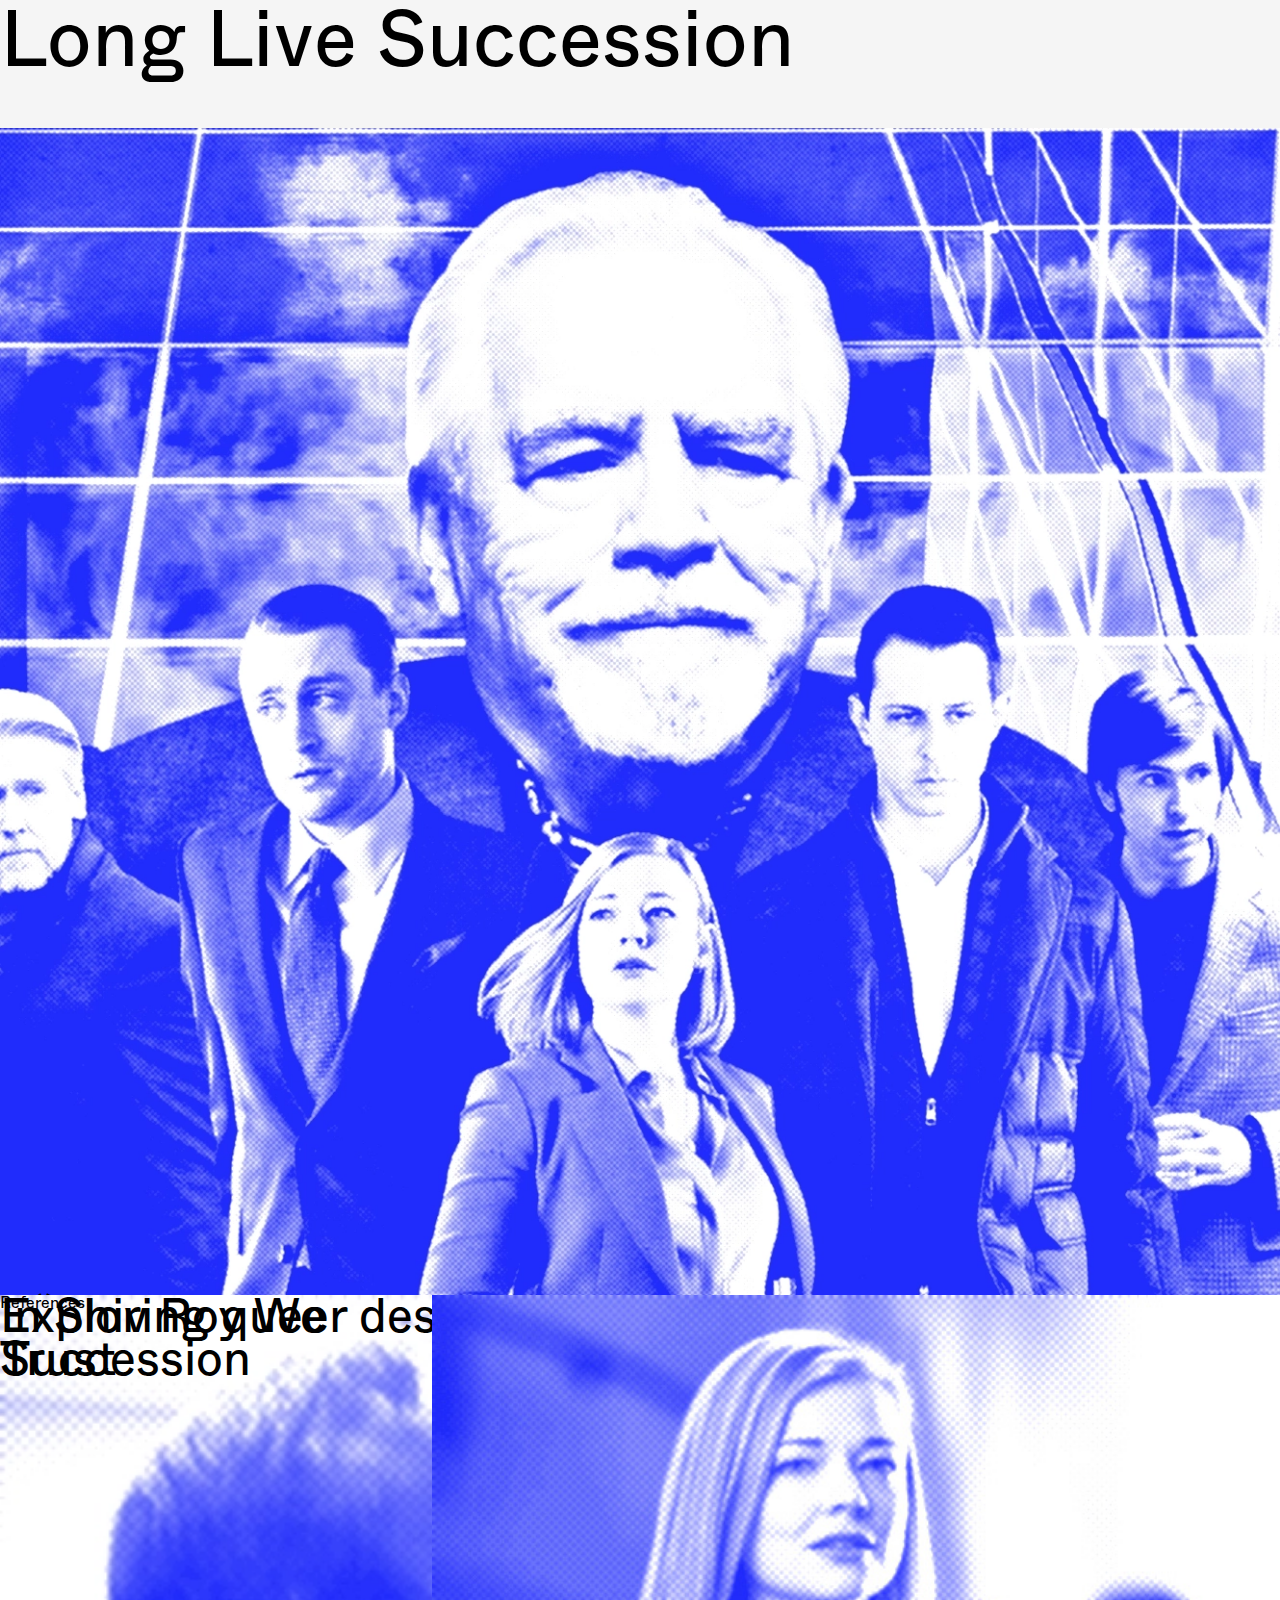
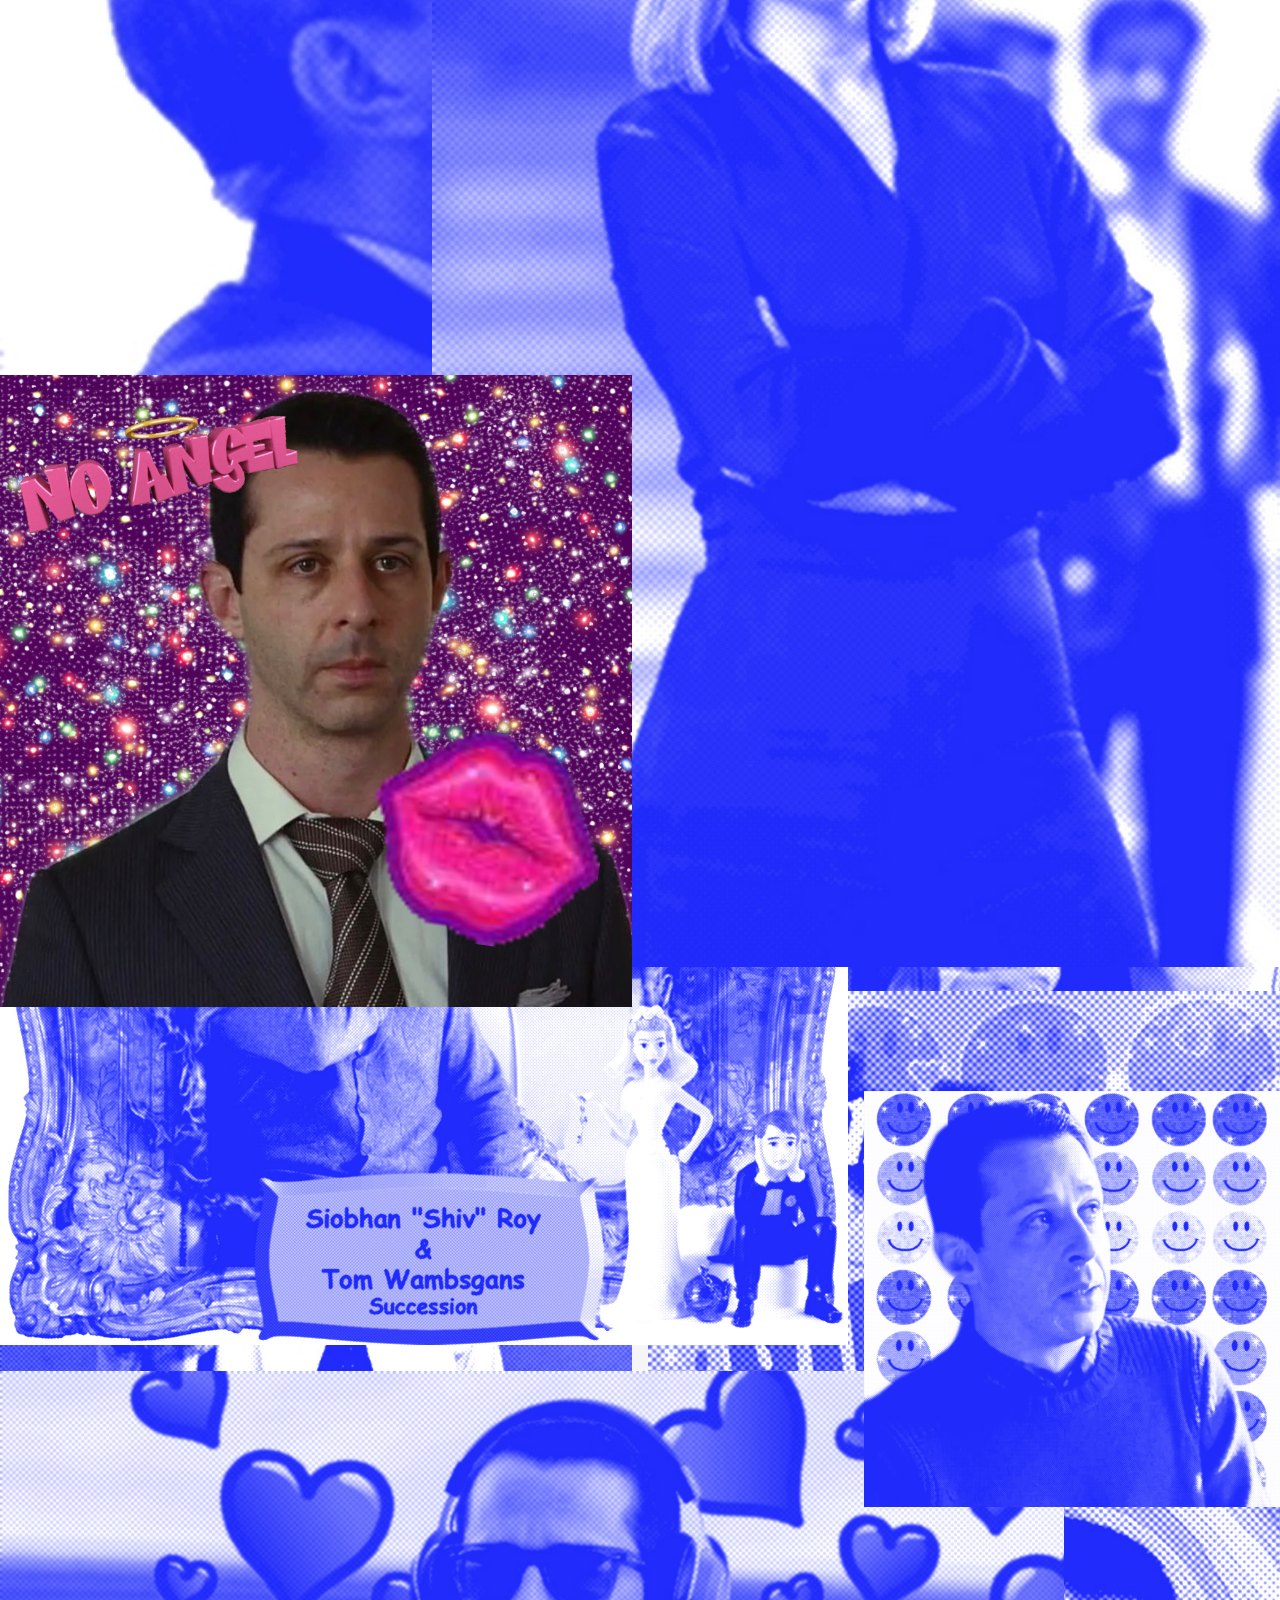
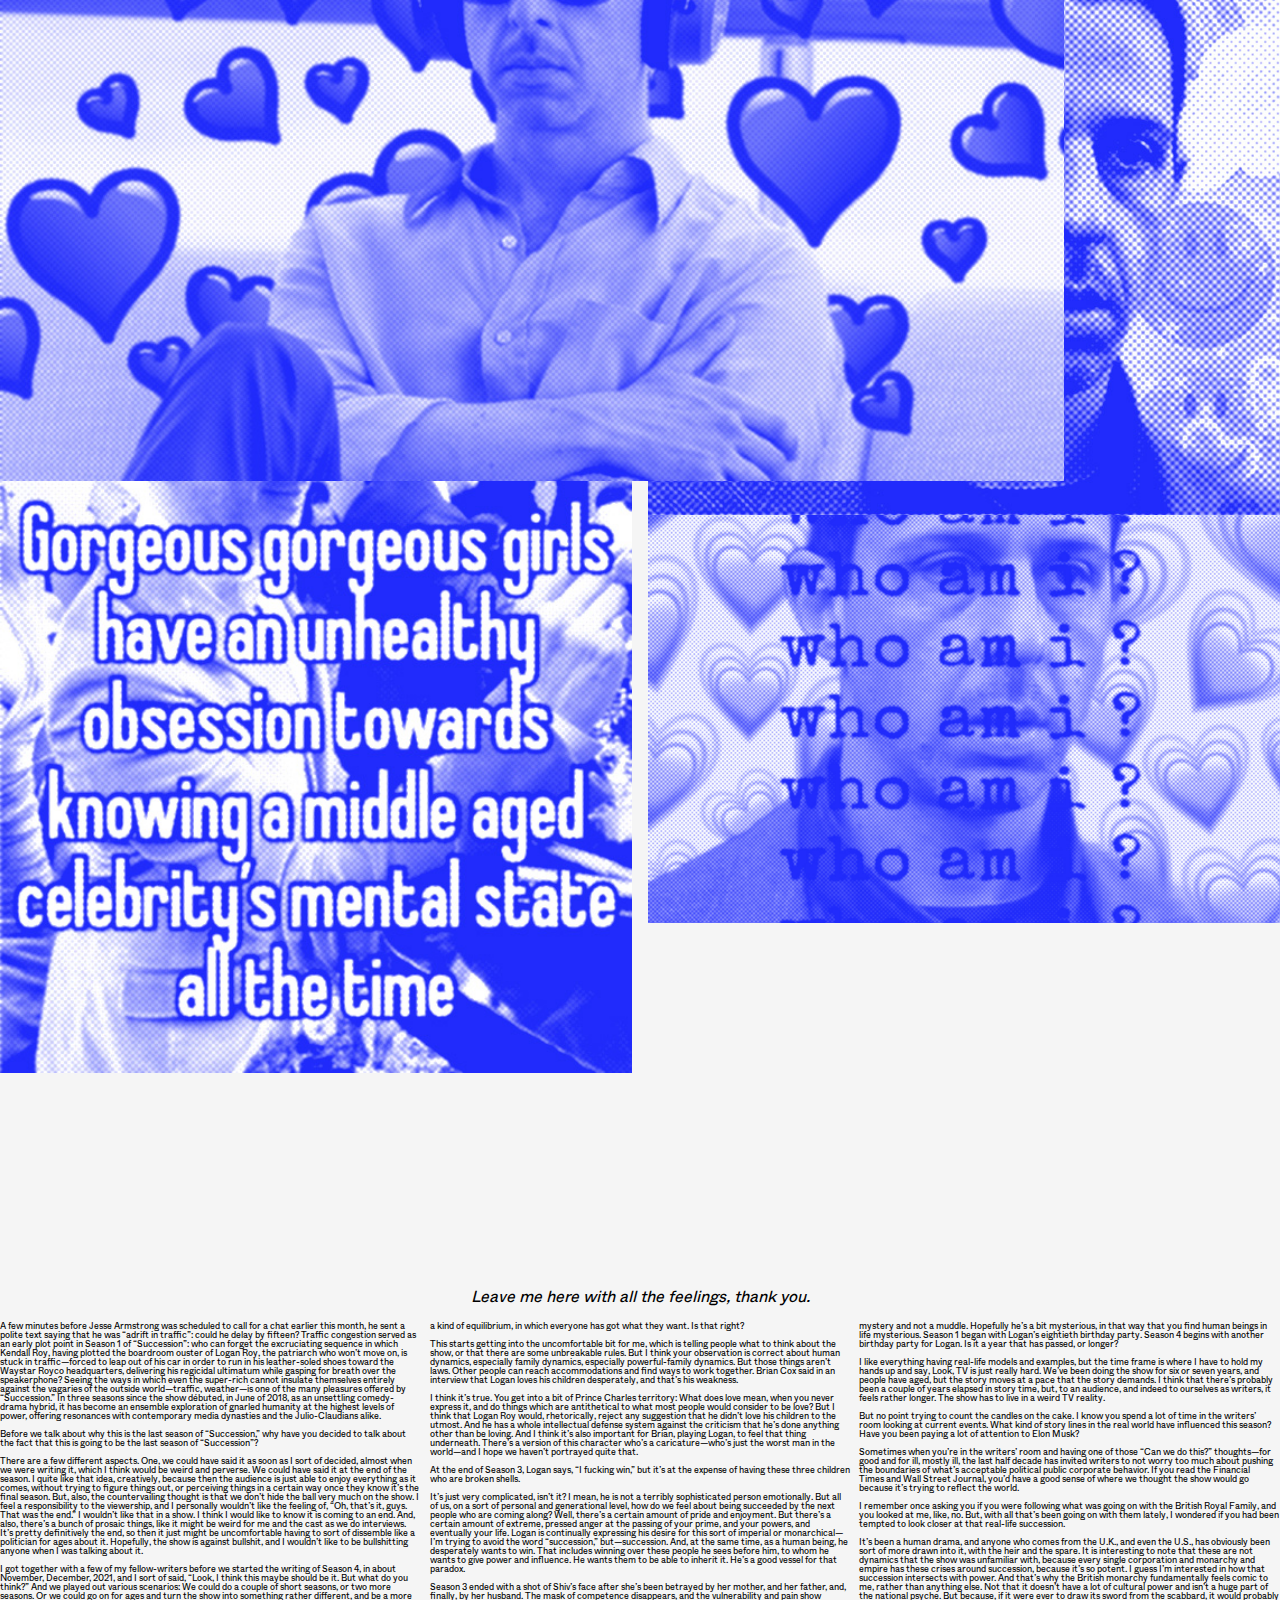
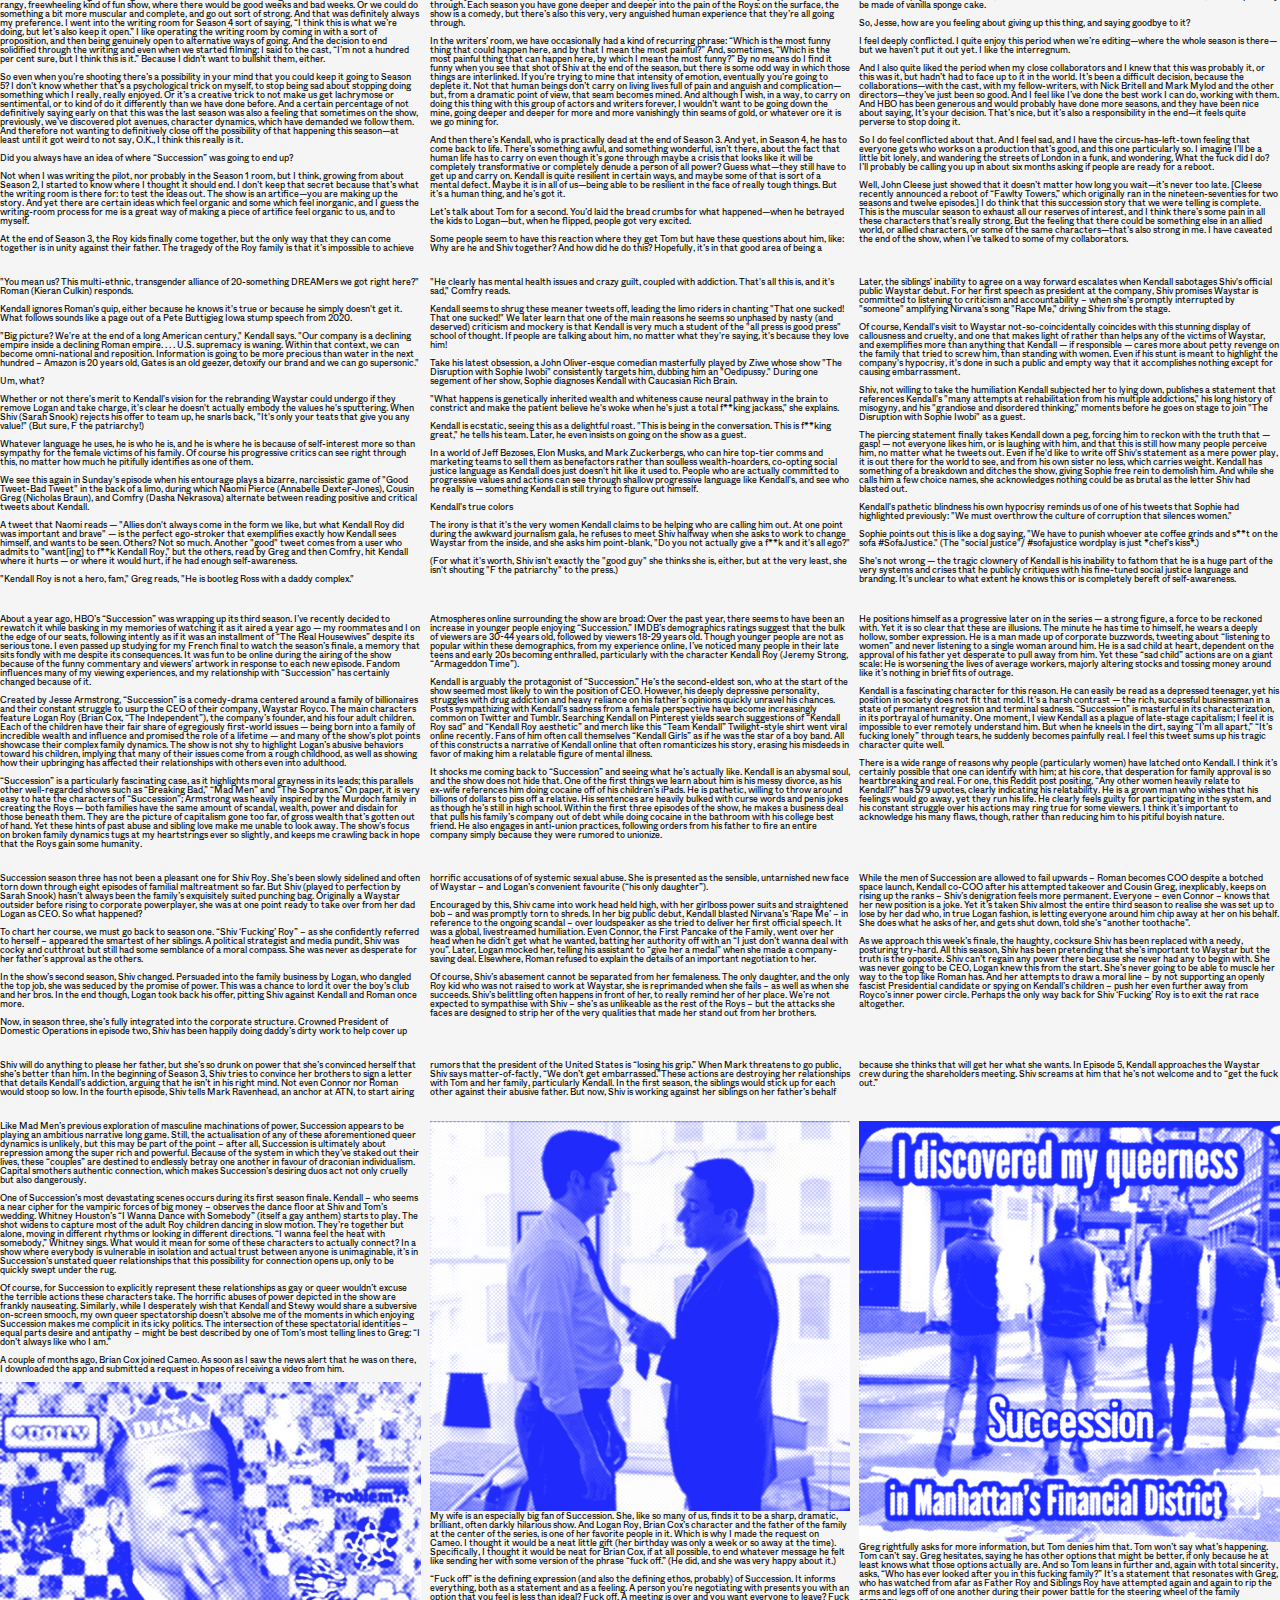
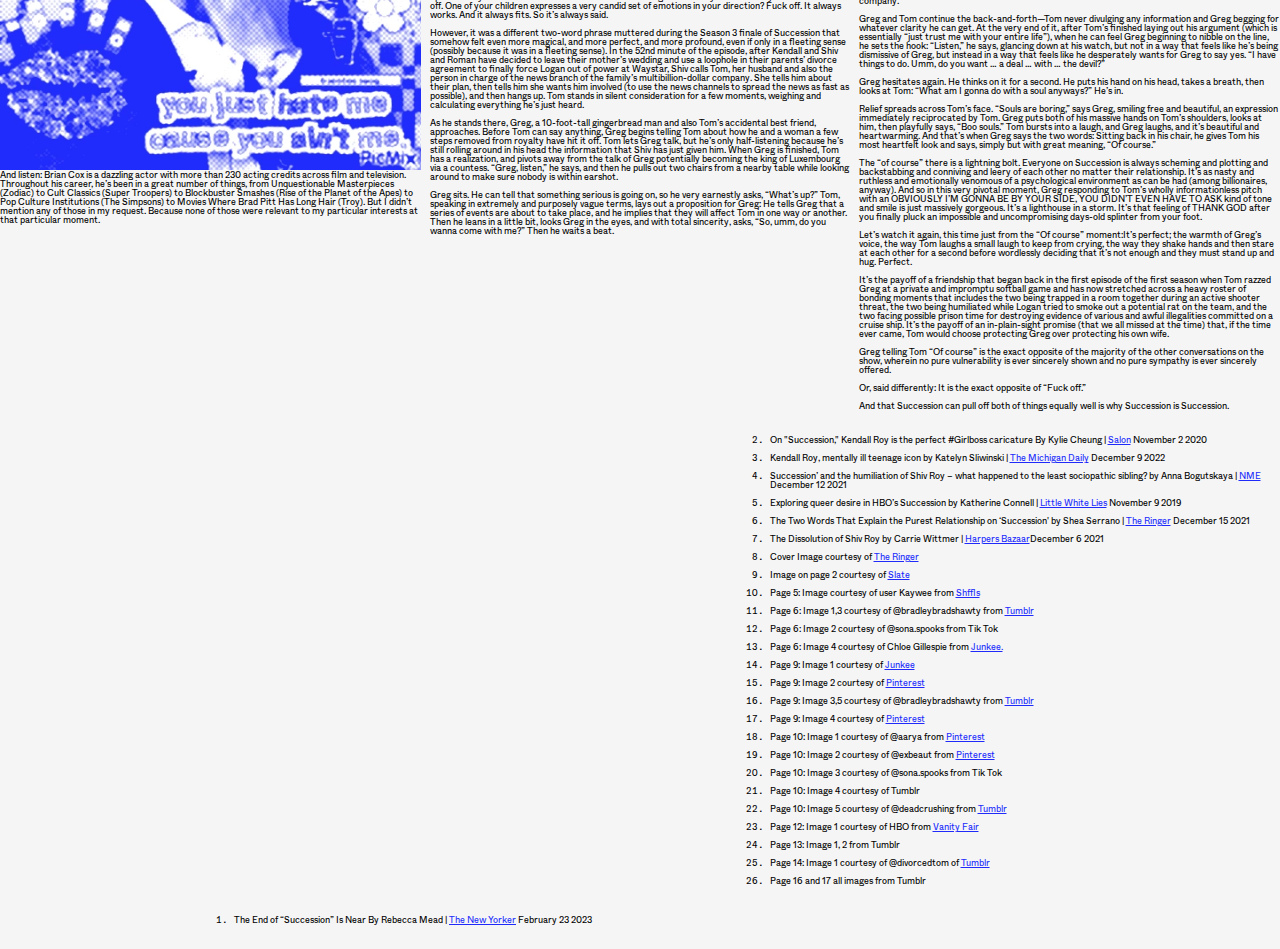
==== commit da39c192: "final update" ====
--- a/index.html
+++ b/index.html
@@ -79,12 +79,9 @@
 
 <h2 class="girlboss">Kendall Roy is #Girlboss and #Babygirl</h2>
 
-<figure class="img2">
-  <img src="assets/images/kendall-roy-babygirl.jpg">
-  <figcaption>
-    <p>Photo from Redbubble</p>
-  </figcaption>
-</figure>
+
+  <img class="img2" src="assets/images/kendall-roy-babygirl.jpg">
+
 
 
 <div class="column1 top-right-p">
@@ -103,33 +100,14 @@
   In trying to get his siblings to help him overthrow their father, he speaks of the powerful old white people who run the world as if he and his siblings aren't just like them. "The great whites, from politics to culture, they're rolling off stage — it's our time," Kendall says.
 </p>
 
-<figure class="img3">
-  <img src="assets/images/tumblr_81511566578ccea2e00ada6094375f0d_83f433aa_2048.jpeg">
-  <figcaption>
-    <p>Photo from Tiktok</p>
-  </figcaption>
-</figure>
-
-<figure class="img4">
-  <img src="assets/images/IMG_3236.JPG">
-  <figcaption>
-    <p>Photo from Tiktok</p>
-  </figcaption>
-</figure>
-
-<figure class="img5">
-  <img src="assets/images/kendallroy.jpeg">
-  <figcaption>
-    <p>Photo courtesy of Chloe Gillespie/Junkee.</p>
-  </figcaption>
-</figure>
-
-<figure class="img6">
-  <img src="assets/images/tumblr_a190369f37726a9a8cc49070372d274e_a4040106_2048.jpeg">
-  <figcaption>
-    <p>Photo from Redbubble</p>
-  </figcaption>
-</figure>
+
+  <img class="img3" src="assets/images/tumblr_81511566578ccea2e00ada6094375f0d_83f433aa_2048.jpeg">
+
+  <img class="img4" src="assets/images/IMG_3236.JPG">
+
+  <img class="img5" src="assets/images/kendallroy.jpeg">
+
+  <img class="img6" src="assets/images/tumblr_a190369f37726a9a8cc49070372d274e_a4040106_2048.jpeg">
 
 <!-- <h2 class="title1">#Woke</h2> -->
 
@@ -391,7 +369,7 @@
 
   <p>And that Succession can pull off both of things equally well is why Succession is Succession.</p>
 </div>
-  <h2>References</h2>
+  <h2 class="reftitle">References</h2>
   
 <div class="column1 columnref">
   <ol class="reference">
@@ -423,10 +401,12 @@
     <li><p>Page 14: Image 1 courtesy of @divorcedtom of <a href="https://www.tumblr.com/divorcedtom">Tumblr</a></p></li>
     <li><p>Page 16 and 17 all images from Tumblr</p></li>
   </ol>
-
-  <h2></h2>
-  <h2></h2>
-</div>
+</div>
+
+<h2></h2>
+
+<h2 class="ending">Leave me here with all the feelings, thank you.</h2>
+
 
 
 </div>
--- a/style.css
+++ b/style.css
@@ -247,6 +247,7 @@
   grid-row:3/5;
   margin-top: 100px;
   z-index:3;
+  margin-bottom: 20px;
 }
 
 .filler {
@@ -380,8 +381,12 @@
 
 ol.reference {
   list-style-type: decimal;
-  /* margin-top: 480px; */
-
+  margin-top: 480px;
+}
+
+.reftitle {
+  grid-column: 1/2;
+  grid-row: 1/2;
 }
 
 .columnref {
@@ -390,6 +395,17 @@
   column-count: 2;
   /* font-size: 10px; */
   grid-column:2/7;
-  /* grid-row: 1/7; */
-}
-
+  /* grid-row: 5/7; */
+}
+
+a {
+  color: #202bfb;
+}
+
+.ending {
+  grid-column: 2/6;
+  grid-row:7;
+  text-align: center;
+  margin-top: 200px;
+  font-style: italic;
+}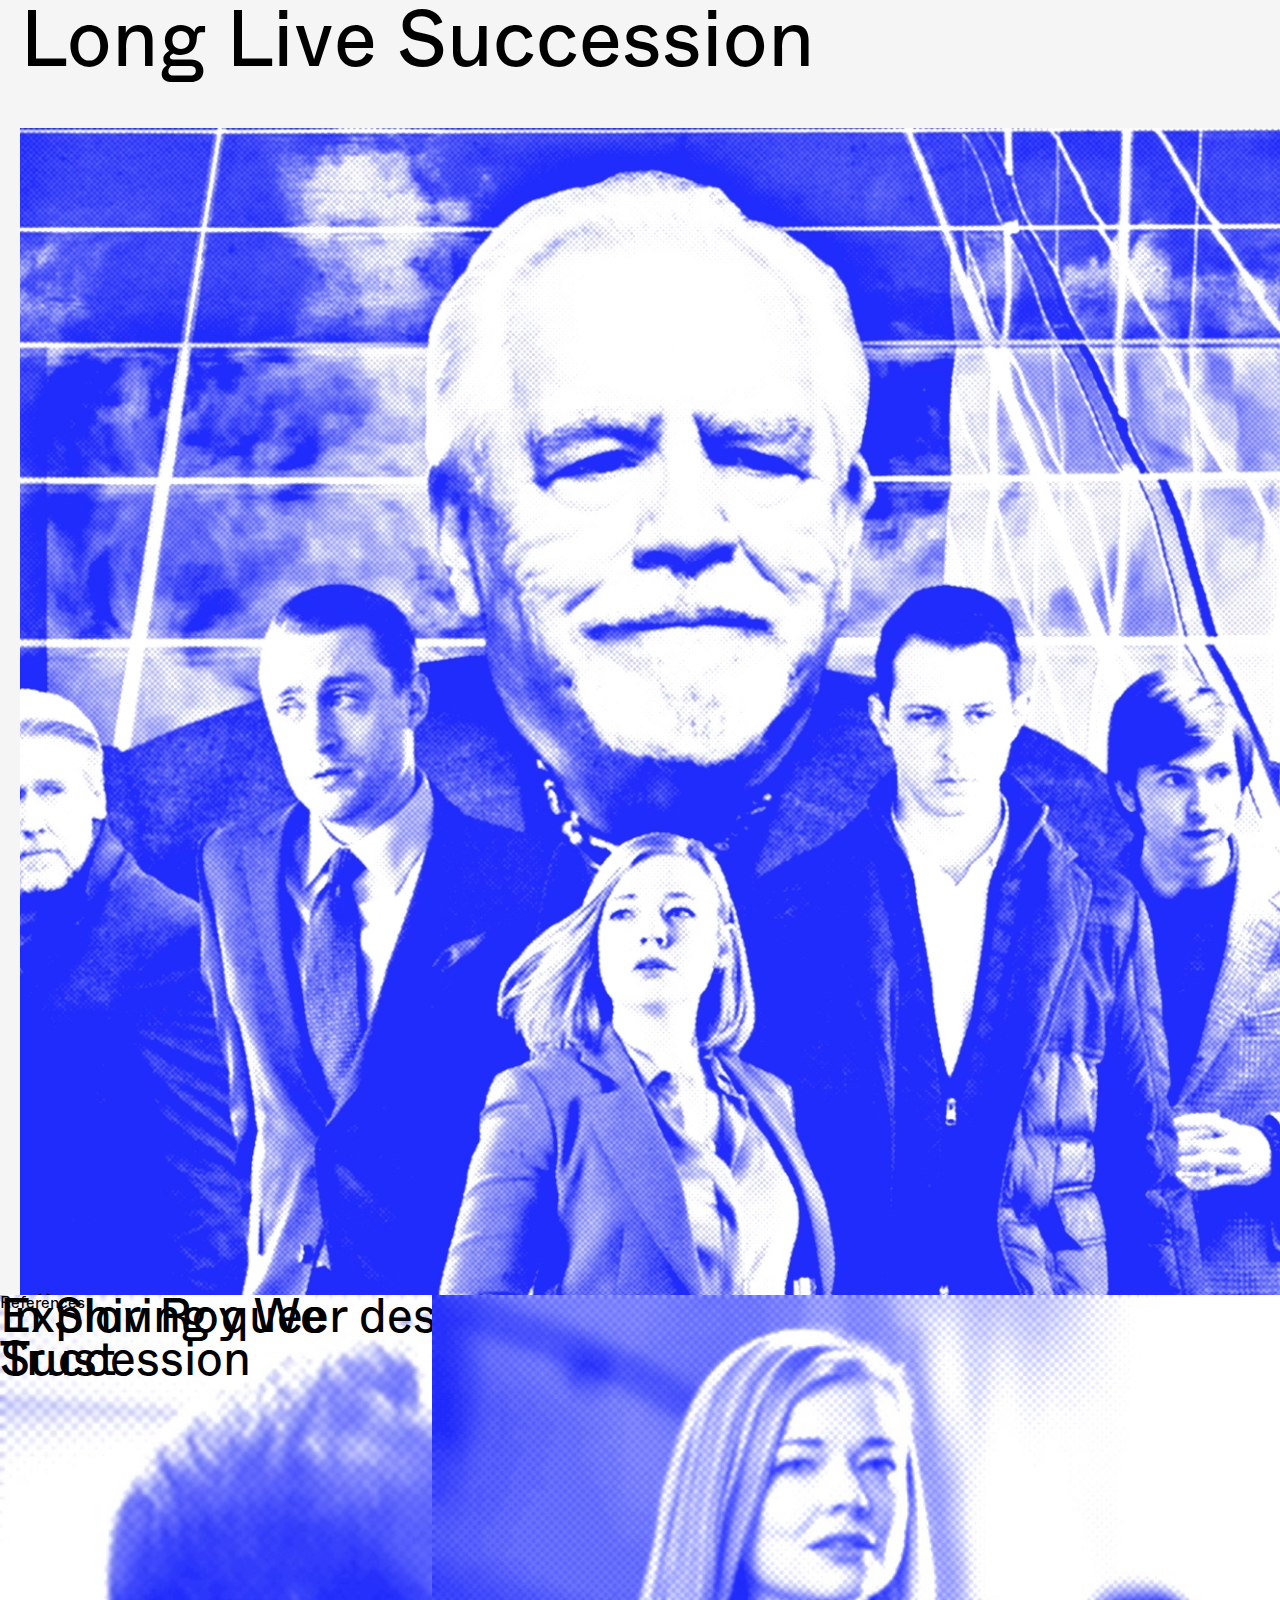
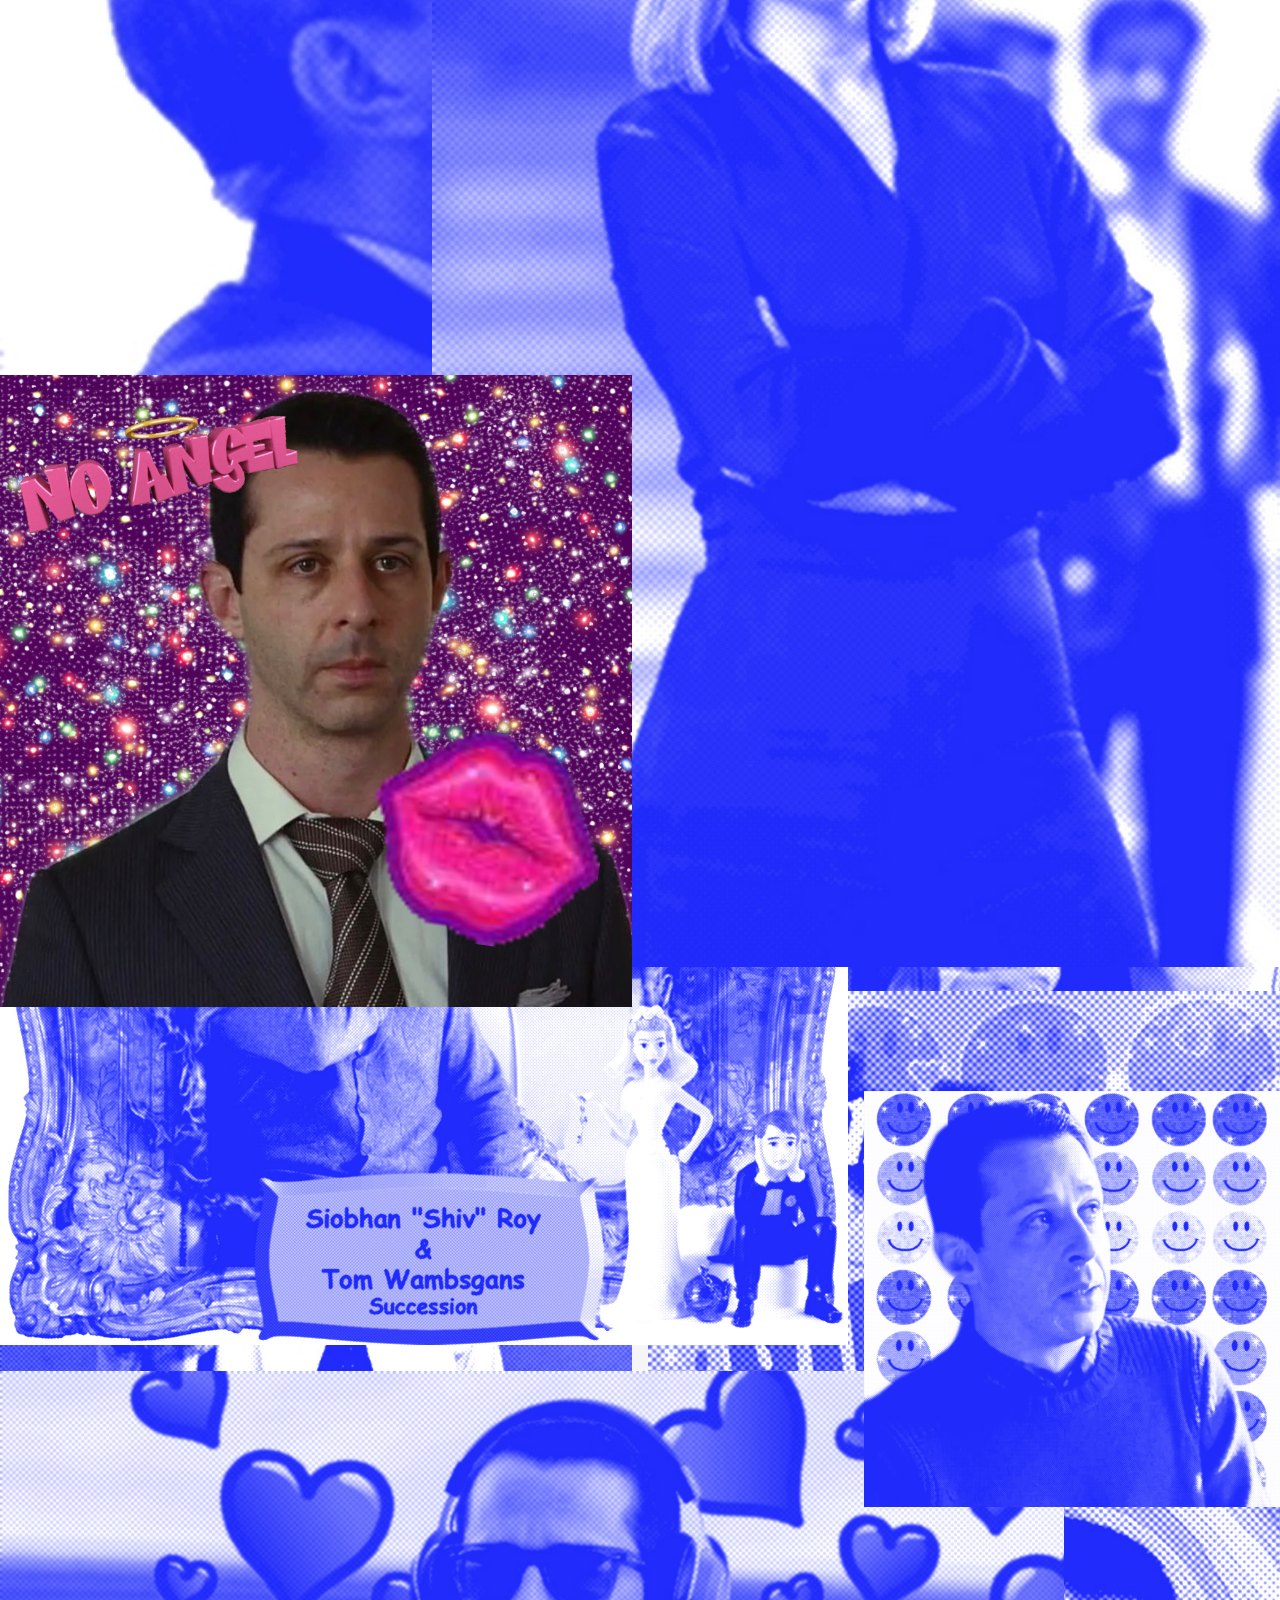
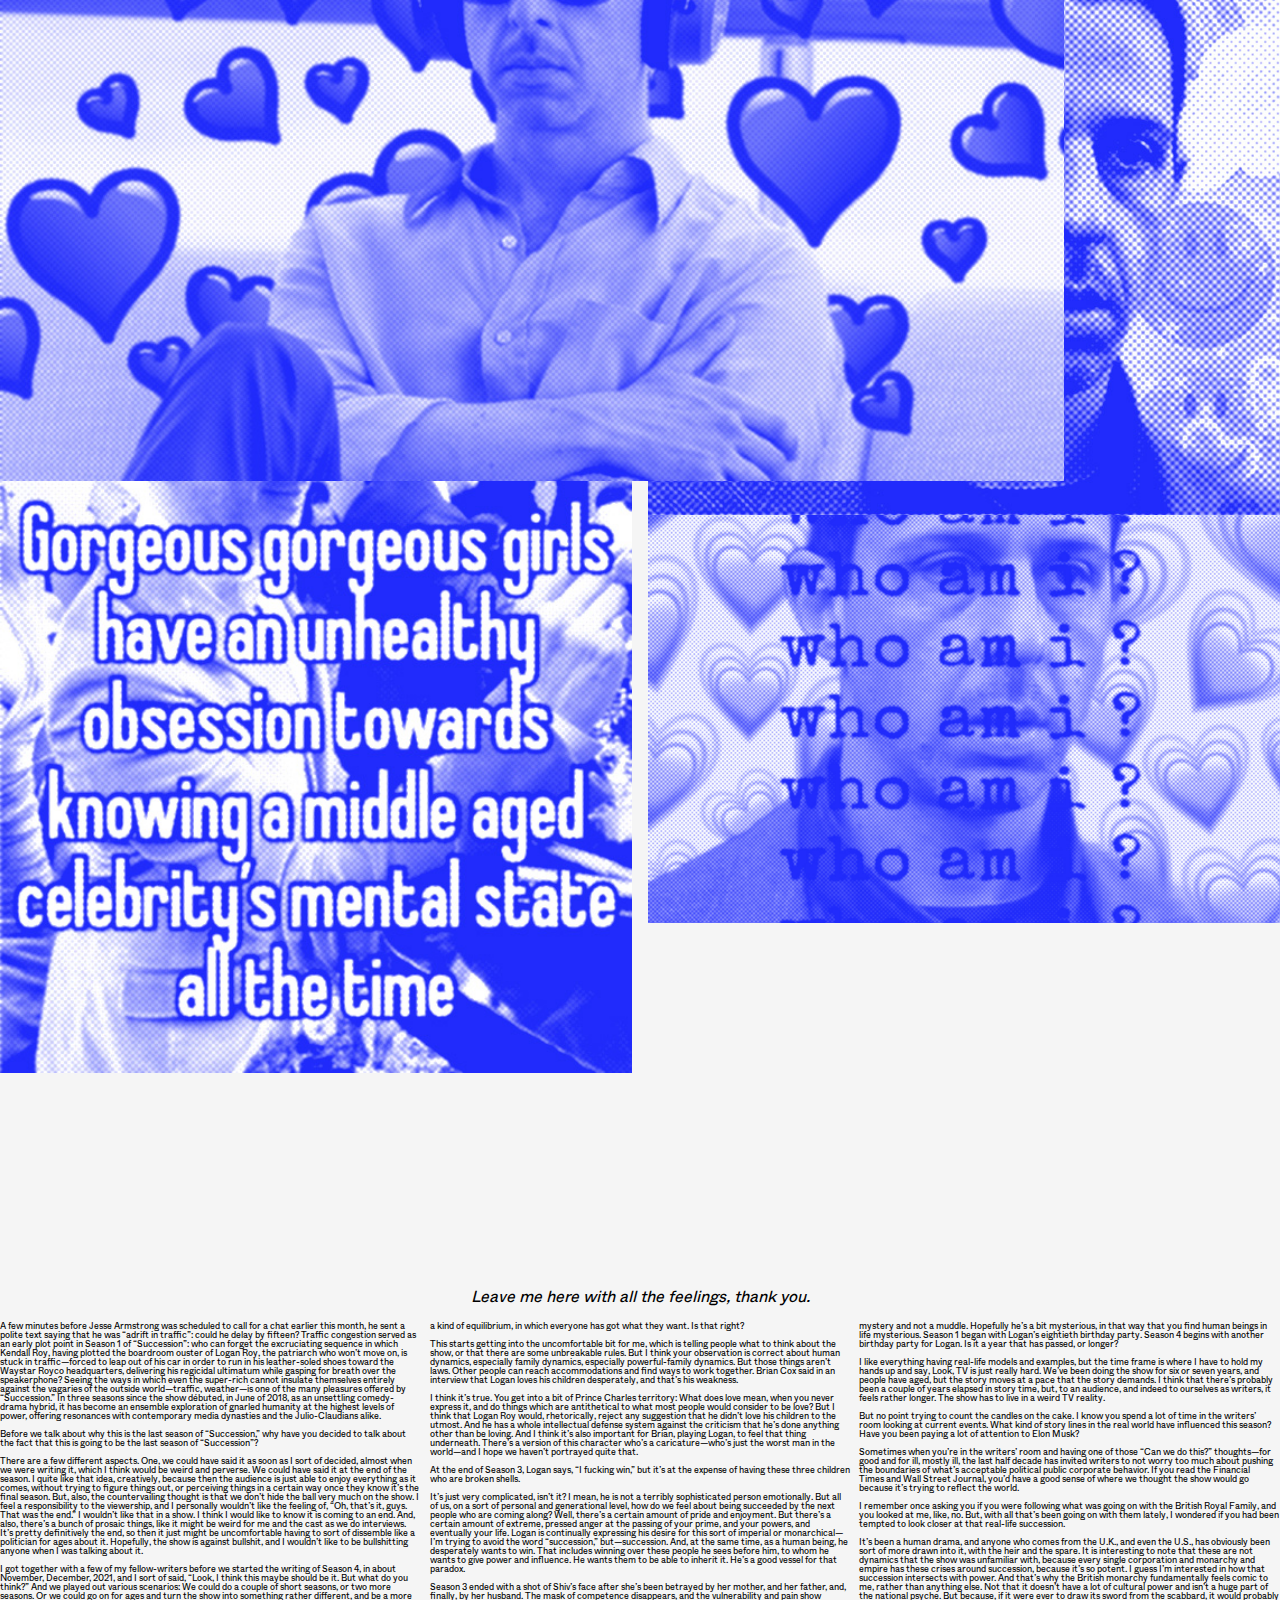
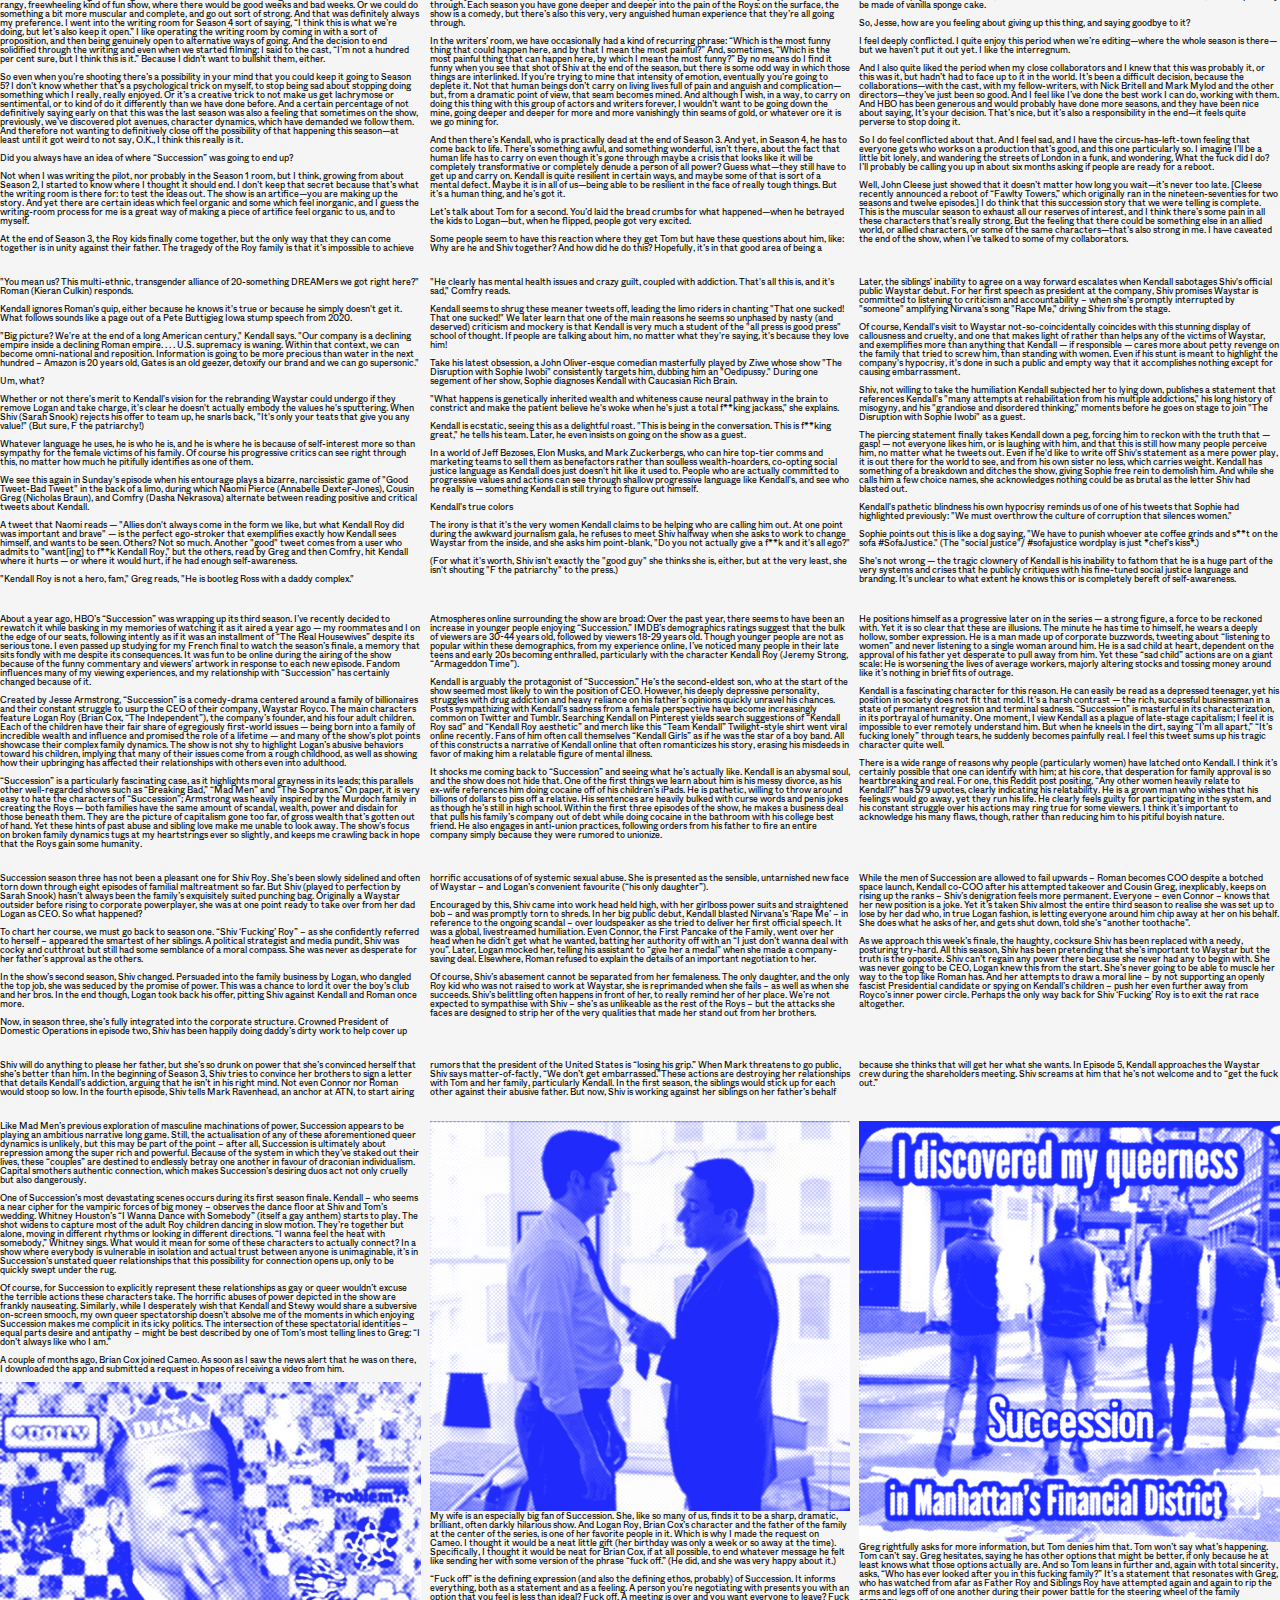
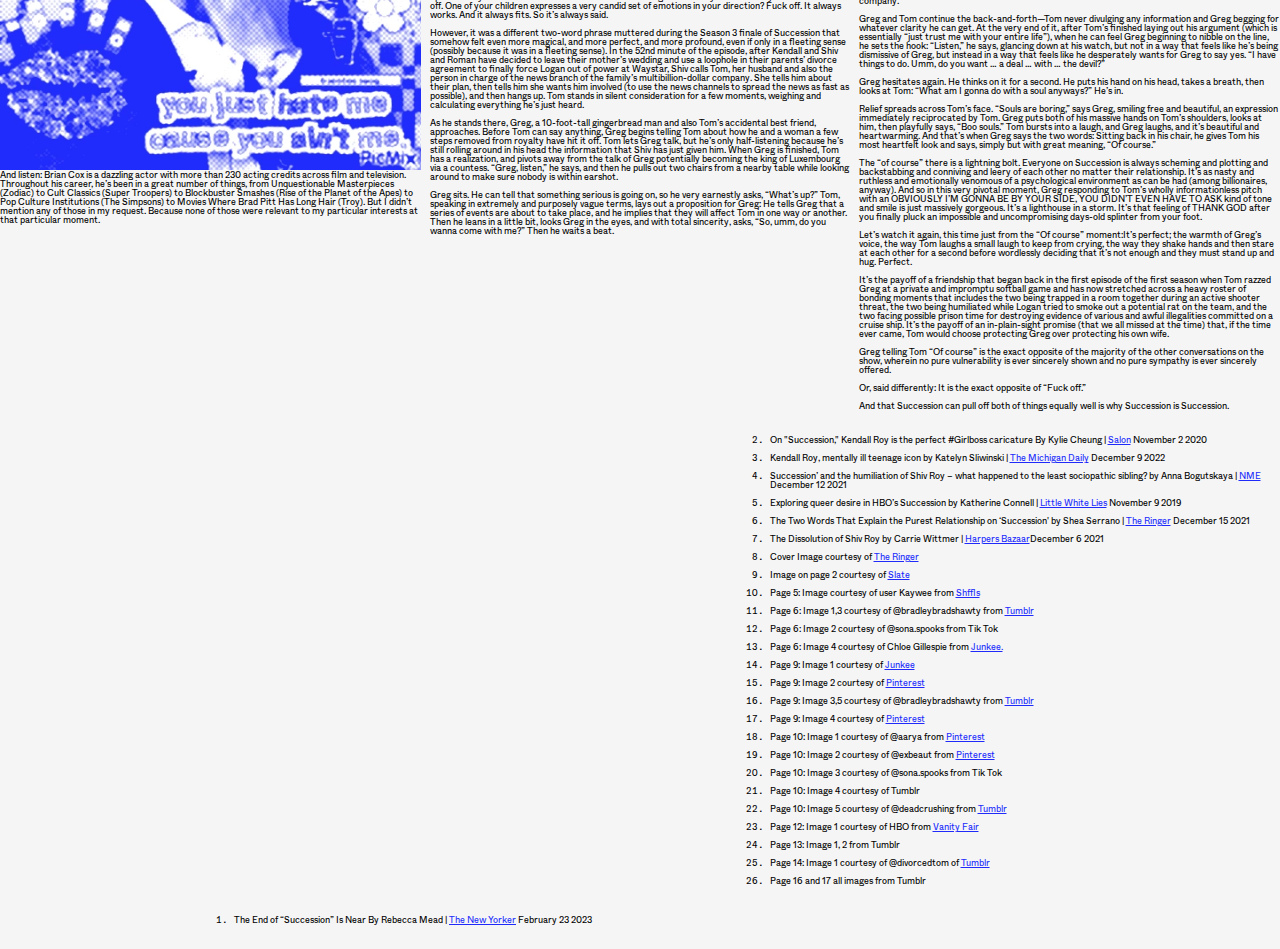
==== commit d7293733: "update" ====
--- a/index.html
+++ b/index.html
@@ -9,7 +9,7 @@
 <script src="https://unpkg.com/pagedjs/dist/paged.polyfill.js"></script>
 <body>
 <div>
-  <h1>Long Live Succession</h1>
+  <h1 class="longlivesuccession">Long Live Succession</h1>
   <img class="cover" src="assets/images/SuccessionS2_HBO_Ringer.0.webp">
     <!-- <p class="p-cover">The End of Succession is Near | On "Succession," Kendall Roy is the perfect #Girlboss caricature | Kendall Roy, mentally ill teenage icon | ‘Succession’ and the humiliation of Shiv Roy – what happened to the least sociopathic sibling? | Exploring queer desire in HBO’s Succession | The Two Words That Explain the Purest Relationship on ‘Succession'
     </p> -->
--- a/style.css
+++ b/style.css
@@ -144,6 +144,7 @@
 
 .cover {
   margin-top: 50px;
+  margin-left: 20px;
 
 }
 
@@ -408,4 +409,9 @@
   text-align: center;
   margin-top: 200px;
   font-style: italic;
-}+}
+
+.longlivesuccession {
+  margin-left: 20px;
+}
+
